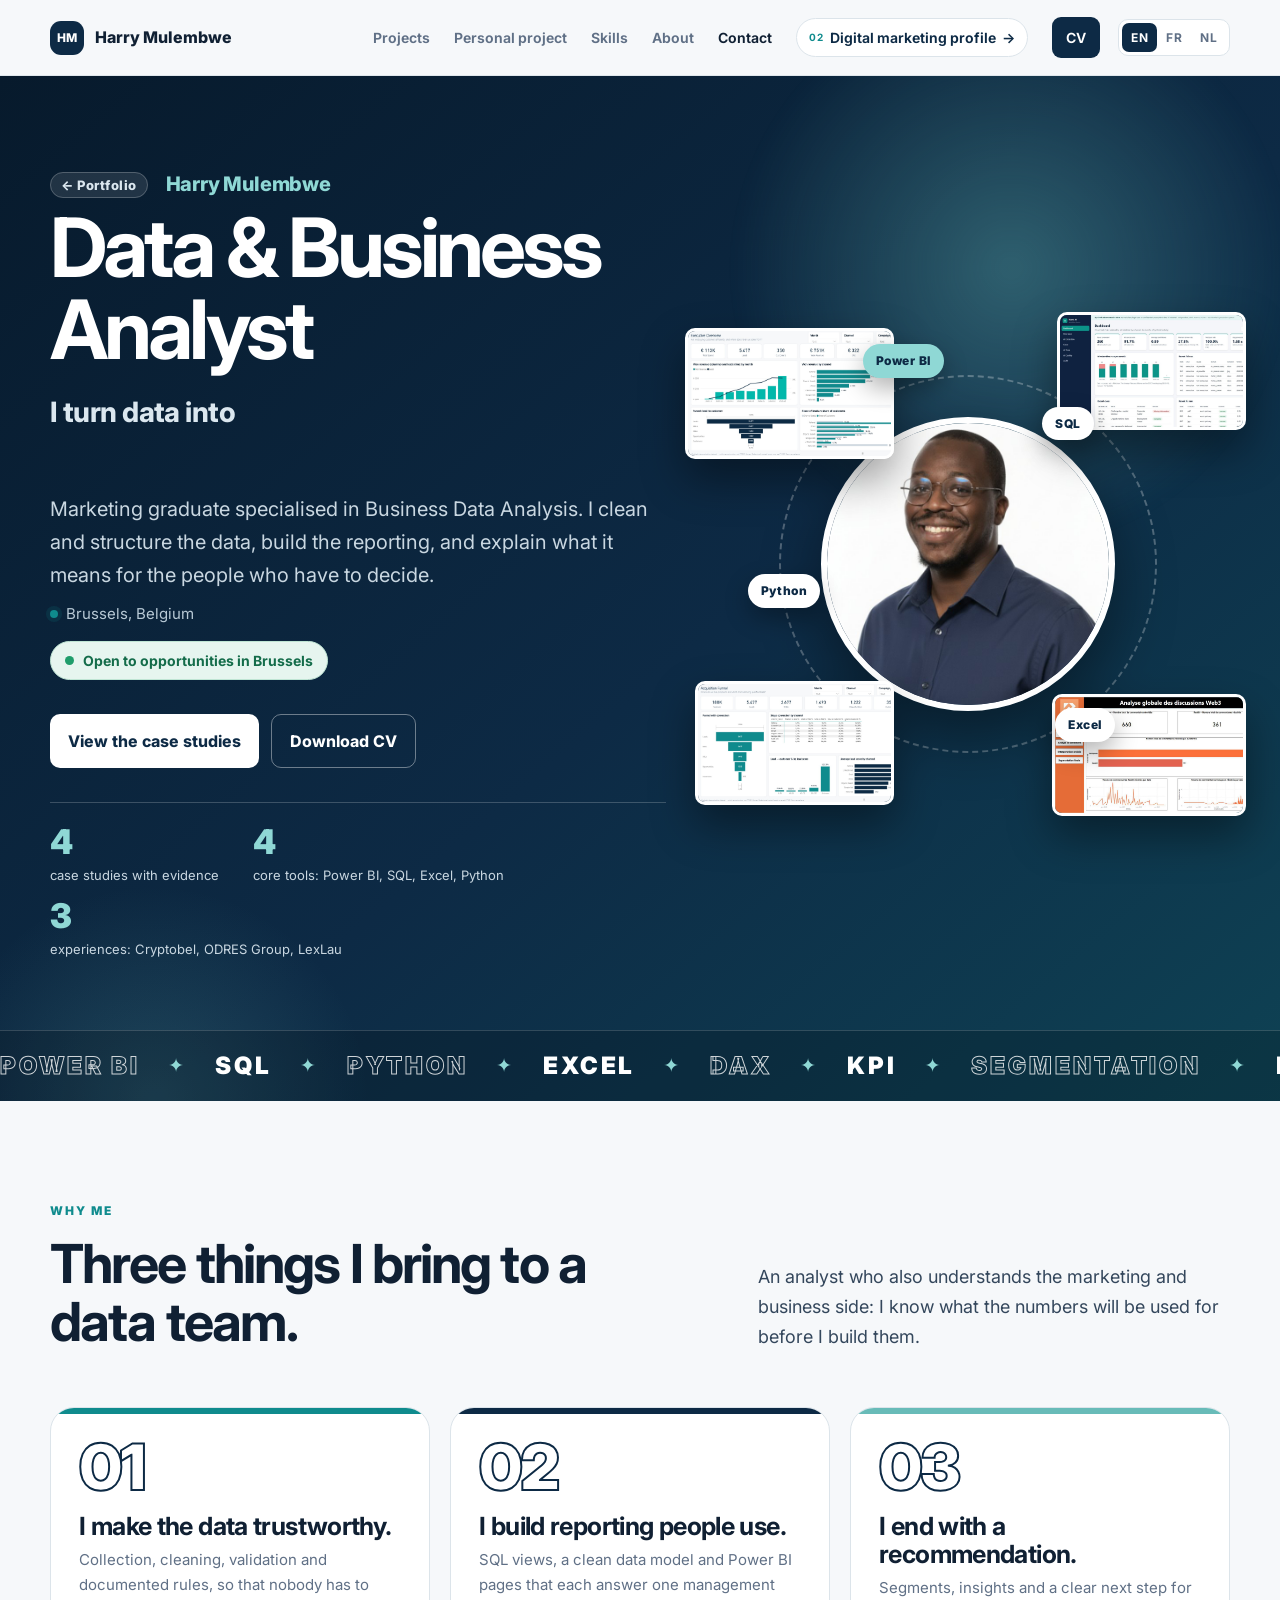
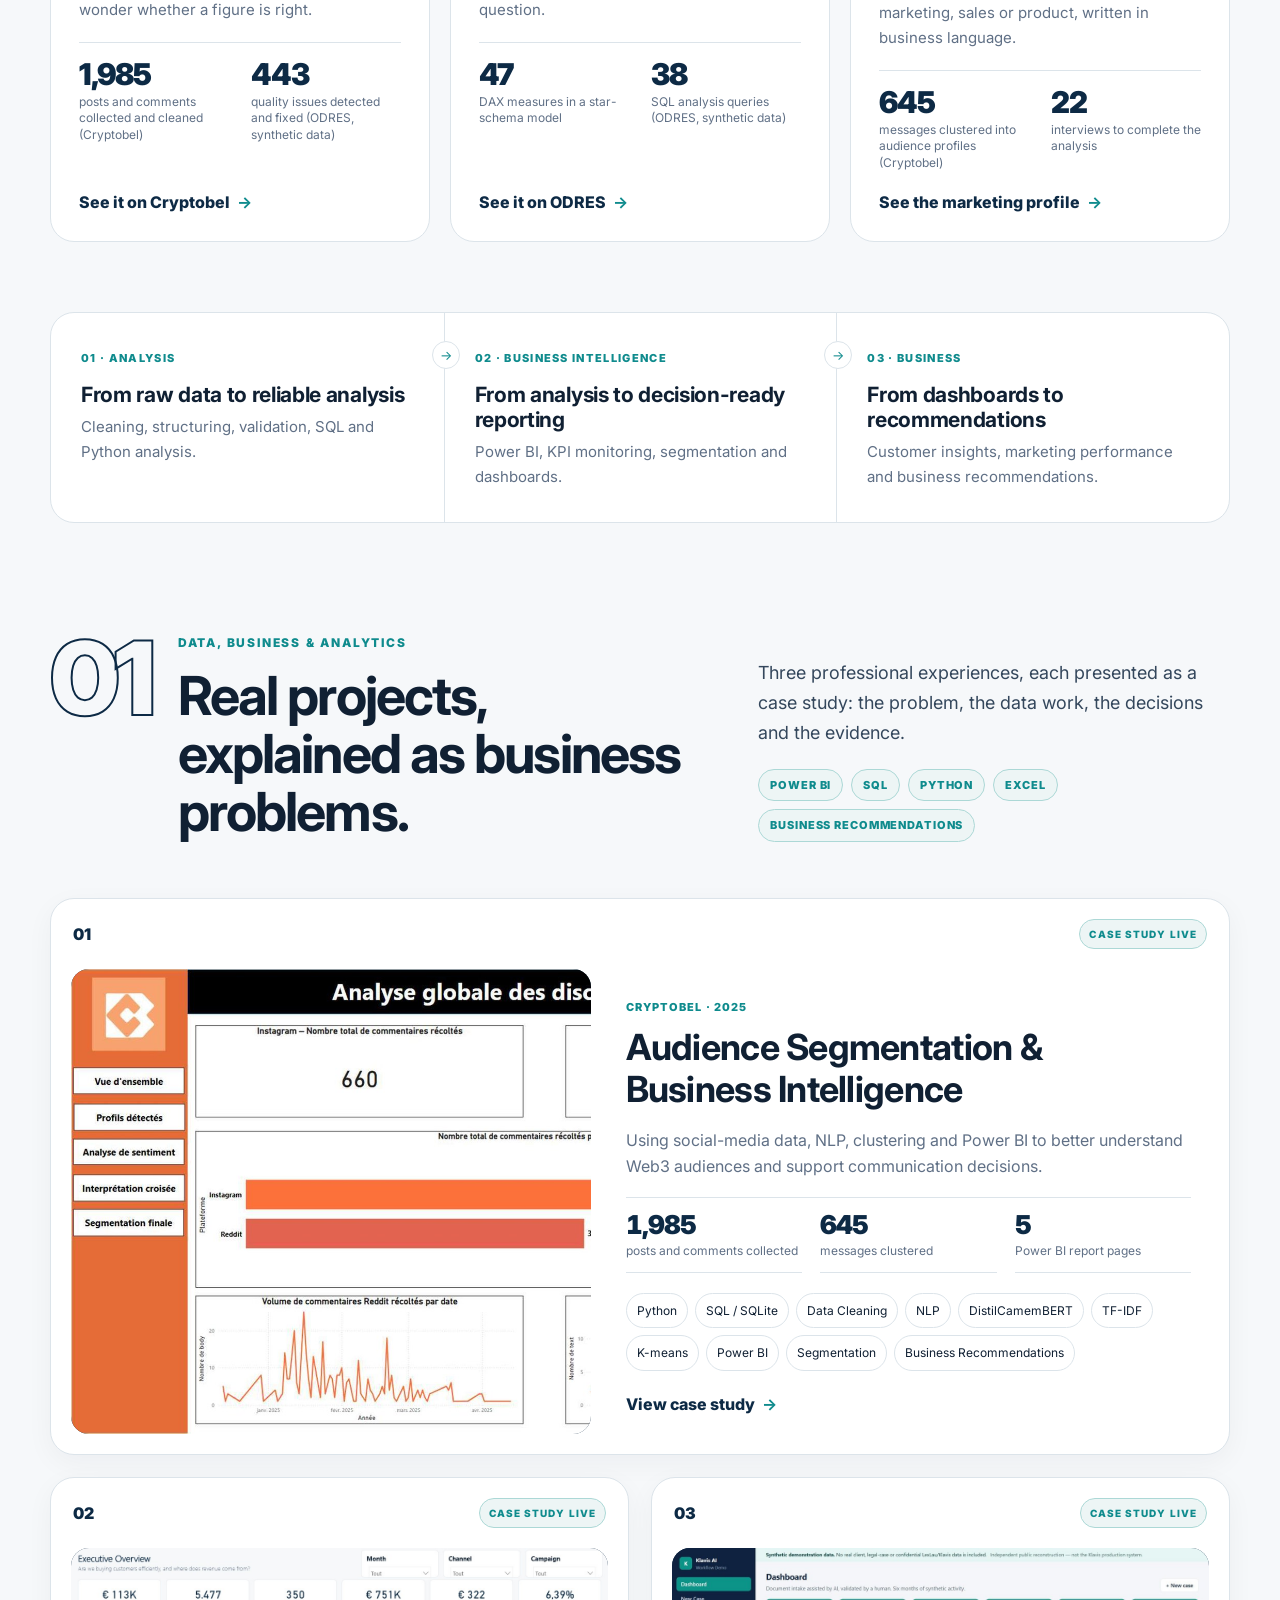
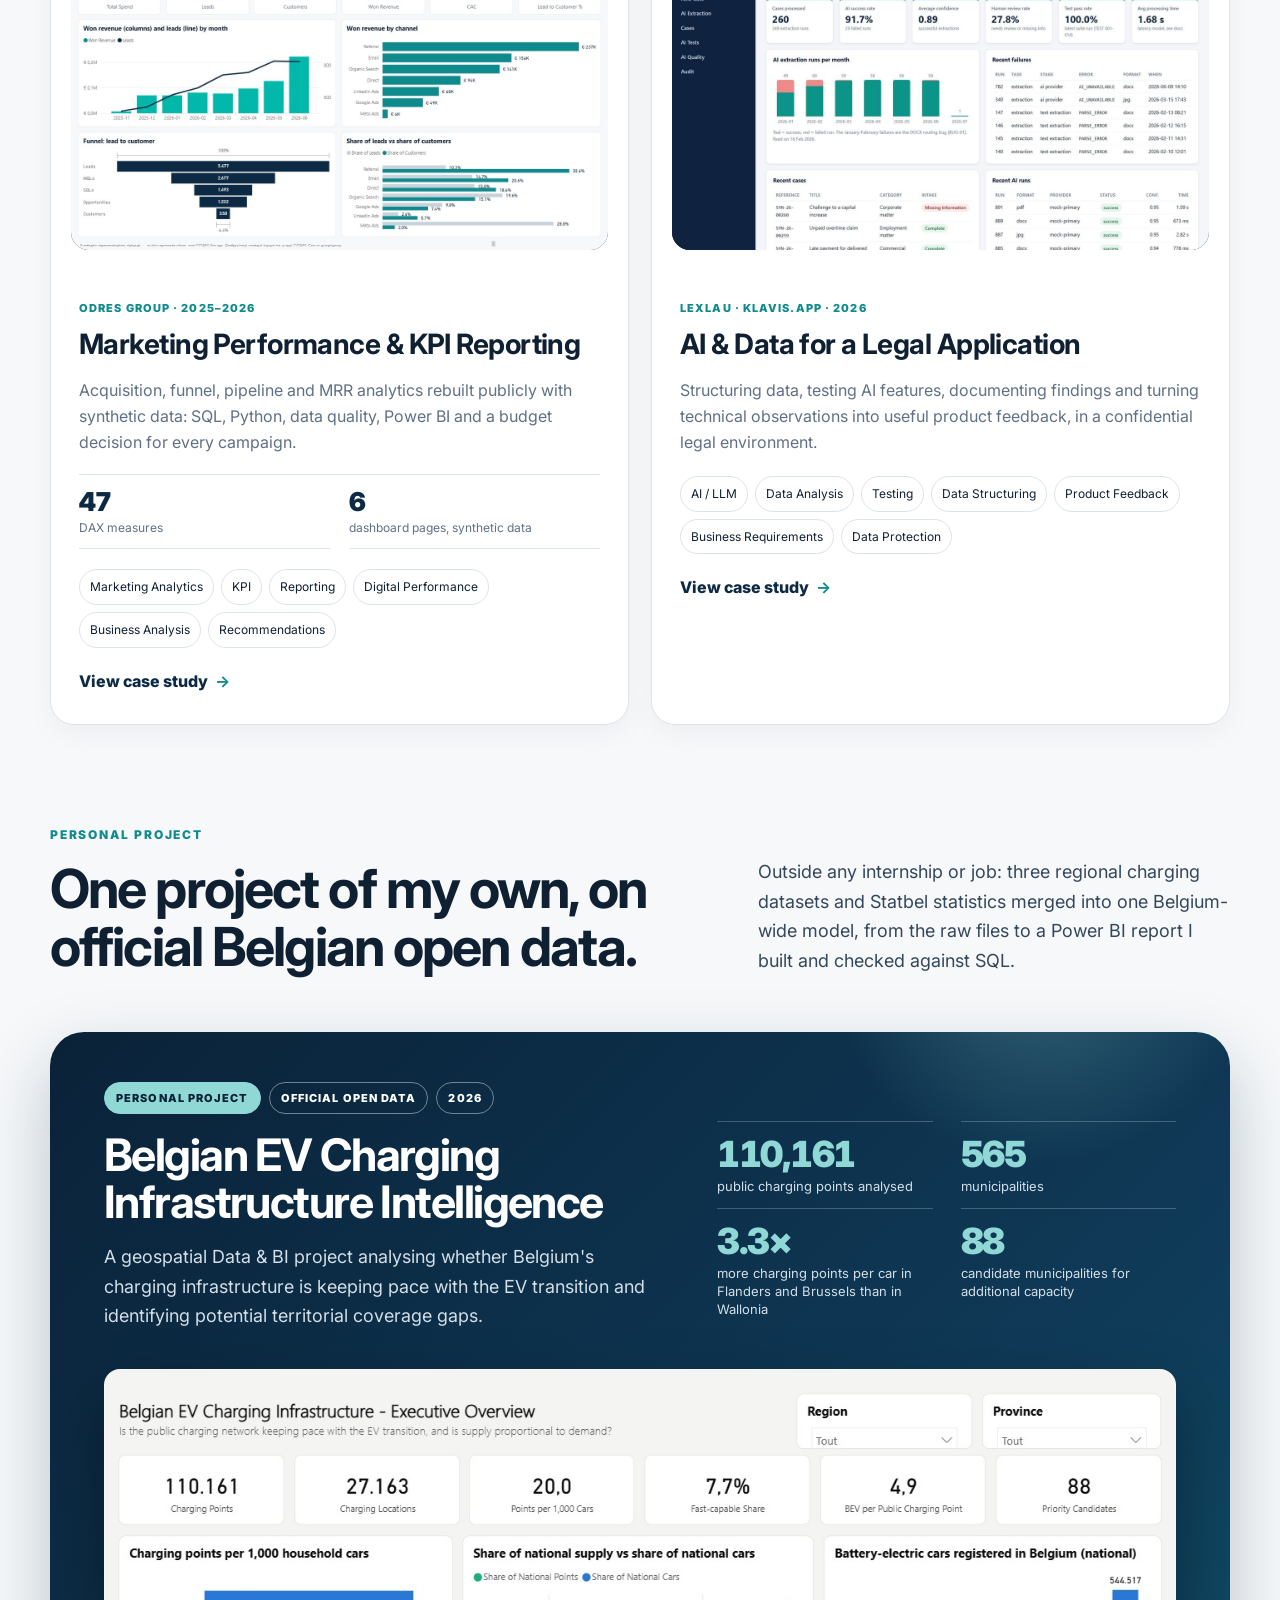
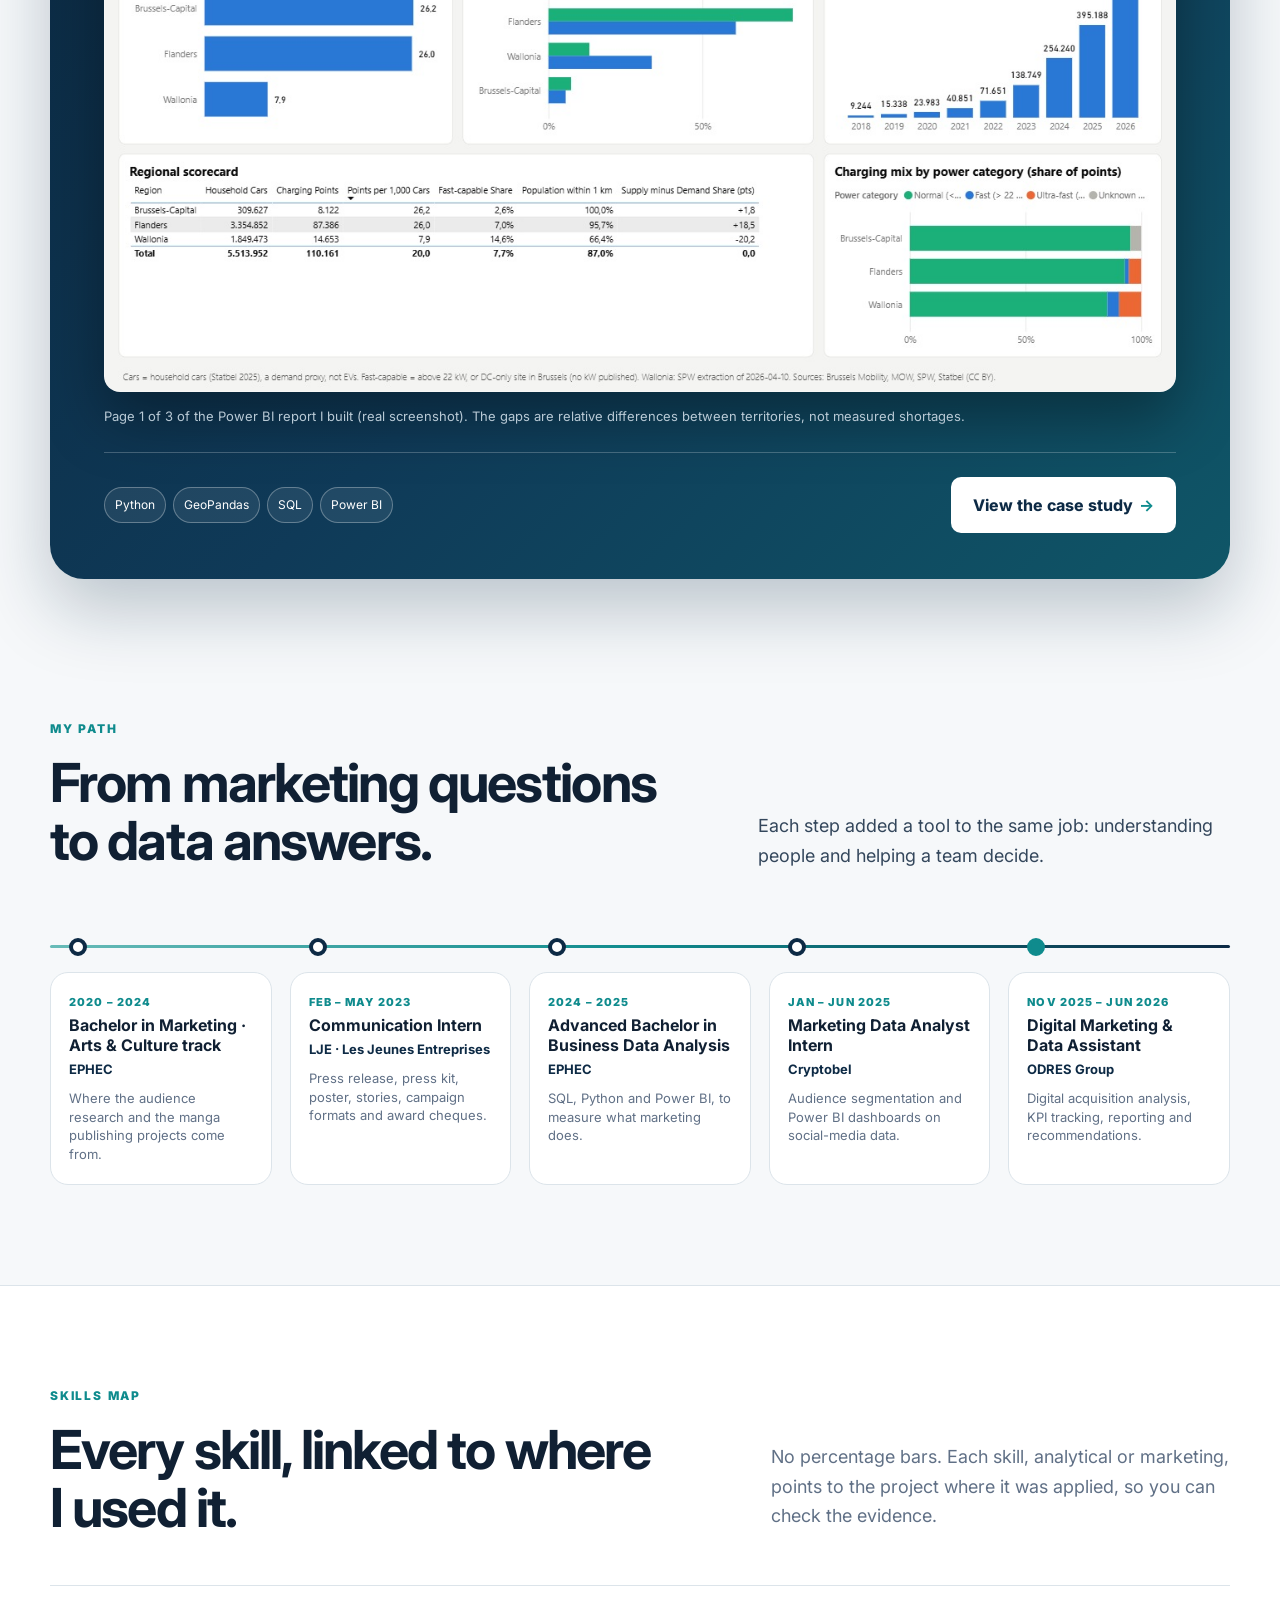
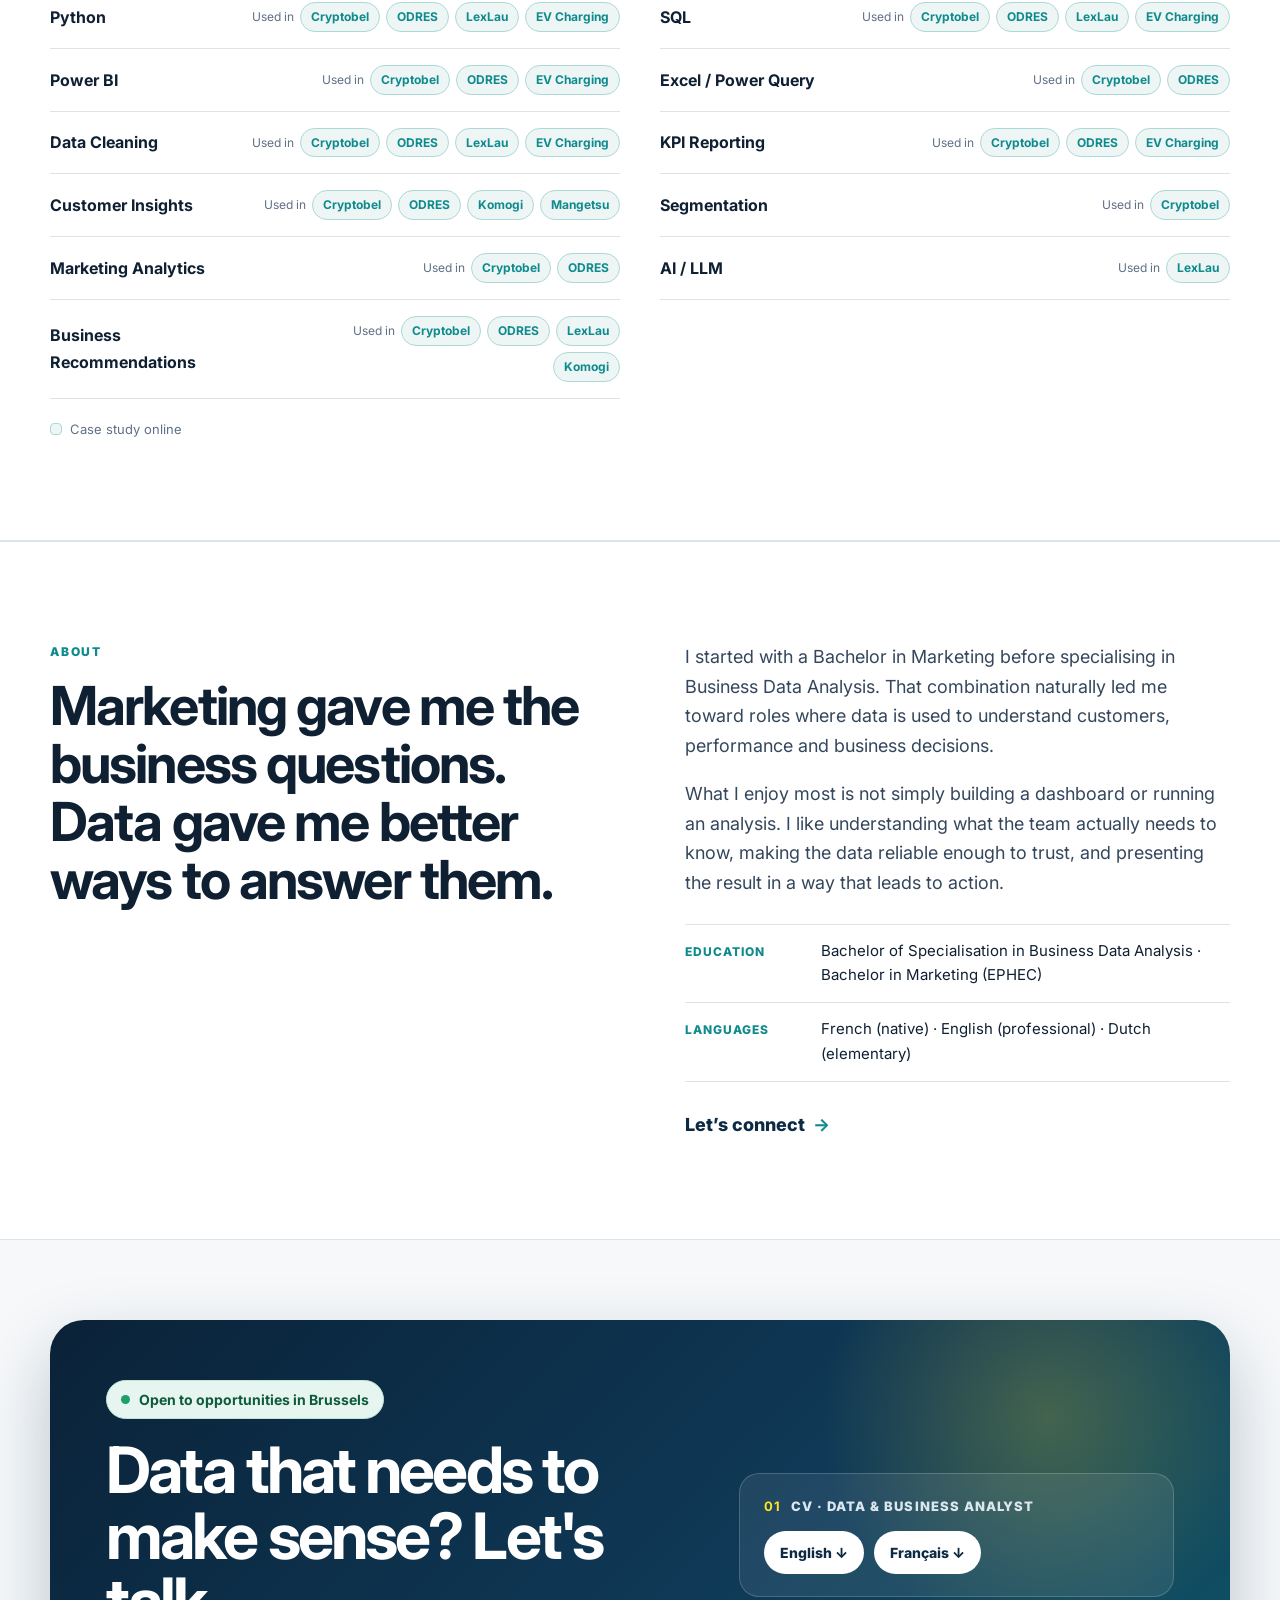
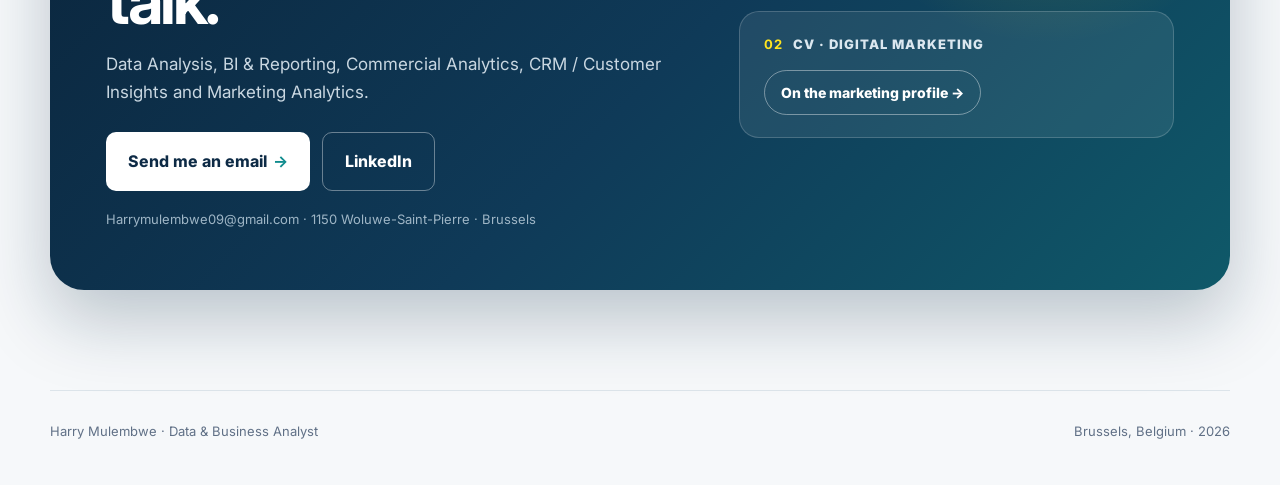
==== data/index.html @ dbb5905d "EV Charging case study: conclusions section and first-person Power BI wording Adds a section that ex" ====
<!doctype html>
<html lang="en">
<head>
  <meta charset="utf-8" />
  <meta name="viewport" content="width=device-width, initial-scale=1" />
  <title data-i18n="data.metaTitle">Data &amp; Business Analyst | Harry Mulembwe</title>
  <meta name="description" content="Data & Business Analyst in Brussels: Power BI, SQL, Excel and Python applied to customer, marketing and business questions. Three professional case studies and one personal open-data project, with evidence." data-i18n-attr="content:data.metaDesc" />
  <meta name="theme-color" content="#0d2a45" />
  <link rel="canonical" href="https://harry-mulembwe.vercel.app/data/" />
  <link rel="alternate" hreflang="en" href="https://harry-mulembwe.vercel.app/data/?lang=en" />
  <link rel="alternate" hreflang="fr" href="https://harry-mulembwe.vercel.app/data/?lang=fr" />
  <link rel="alternate" hreflang="nl" href="https://harry-mulembwe.vercel.app/data/?lang=nl" />
  <link rel="alternate" hreflang="x-default" href="https://harry-mulembwe.vercel.app/data/" />
  <meta property="og:type" content="website" />
  <meta property="og:site_name" content="Harry Mulembwe" />
  <meta property="og:url" content="https://harry-mulembwe.vercel.app/data/" />
  <meta property="og:title" content="Data &amp; Business Analyst | Harry Mulembwe" />
  <meta property="og:description" content="Data & Business Analyst in Brussels: Power BI, SQL, Excel and Python applied to customer, marketing and business questions. Three professional case studies and one personal open-data project, with evidence." />
  <meta property="og:image" content="https://harry-mulembwe.vercel.app/assets/og/og-home.jpg" />
  <meta property="og:image:width" content="1200" />
  <meta property="og:image:height" content="630" />
  <meta property="og:image:alt" content="Harry Mulembwe, Data &amp; Business Analyst" />
  <meta property="og:locale" content="en_GB" />
  <meta property="og:locale:alternate" content="fr_BE" />
  <meta property="og:locale:alternate" content="nl_BE" />
  <meta name="twitter:card" content="summary_large_image" />
  <meta name="twitter:title" content="Data &amp; Business Analyst | Harry Mulembwe" />
  <meta name="twitter:description" content="Data & Business Analyst in Brussels: Power BI, SQL, Excel and Python applied to customer, marketing and business questions. Three professional case studies and one personal open-data project, with evidence." />
  <meta name="twitter:image" content="https://harry-mulembwe.vercel.app/assets/og/og-home.jpg" />
  <script type="application/ld+json">{"@context": "https://schema.org", "@type": "Person", "name": "Harry Mulembwe", "jobTitle": "Data & Business Analyst", "url": "https://harry-mulembwe.vercel.app/data/", "image": "https://harry-mulembwe.vercel.app/assets/img/harry-mulembwe.jpg", "address": {"@type": "PostalAddress", "addressLocality": "Brussels", "addressCountry": "BE"}, "sameAs": ["https://linkedin.com/in/harry-mulembwe"], "alumniOf": {"@type": "CollegeOrUniversity", "name": "EPHEC"}, "knowsAbout": ["Power BI", "DAX", "SQL", "Excel", "Power Query", "Python", "Data analysis", "Business intelligence", "KPI reporting", "Customer segmentation"], "knowsLanguage": ["fr", "en", "nl"]}</script>
  <link rel="icon" href="../assets/favicon.svg" type="image/svg+xml" />
  <script>
    (function(){var r=document.documentElement,l;r.classList.add('js');
    try{l=new URLSearchParams(location.search).get('lang')||localStorage.getItem('lang')}catch(e){}
    if(!l){var n=(navigator.language||'').slice(0,2).toLowerCase();l=(n==='fr'||n==='nl')?n:'en'}
    if(['en','fr','nl'].indexOf(l)<0)l='en';r.setAttribute('data-lang',l);
    if(l!=='en'){r.classList.add('i18n-pending');setTimeout(function(){r.classList.remove('i18n-pending')},1500)}})();
  </script>
  <link rel="preconnect" href="https://fonts.googleapis.com" />
  <link rel="preconnect" href="https://fonts.gstatic.com" crossorigin />
  <link href="https://fonts.googleapis.com/css2?family=Inter:wght@400;500;600;700;800;900&display=swap" rel="stylesheet" />
  <link rel="stylesheet" href="../styles.css" />
  <link rel="stylesheet" href="../assets/common.css" />
</head>
<body class="mkp dp">
  <header class="site-header">
    <a class="brand" href="../" aria-label="Harry Mulembwe home">
      <span class="brand-mark">HM</span>
      <span class="brand-name">Harry Mulembwe</span>
    </a>

    <div class="topbar-right">
      <nav class="nav" aria-label="Main navigation">
        <a href="#projects" data-i18n="nav.proj">Projects</a>
        <a href="#personal" data-i18n="nav.personal">Personal project</a>
        <a href="#skills" data-i18n="nav.skills">Skills</a>
        <a href="#about" data-i18n="nav.about">About</a>
        <a href="#contact" data-i18n="nav.contact">Contact</a>
        <a class="nav-switch" href="../marketing/" data-path="mkt"><b>02</b> <span data-i18n="nav.tomkt">Digital marketing profile</span> →</a>
        <a class="nav-cta" href="../assets/cv/Harry_Mulembwe_CV_EN.pdf" data-i18n-attr="href:cv.href" target="_blank" rel="noopener">CV</a>
      </nav>
      <div class="lang-switch" role="group" aria-label="Language" data-i18n-attr="aria-label:ui.lang">
        <button type="button" data-lang-btn="en" lang="en" title="English" aria-pressed="true">EN</button>
        <button type="button" data-lang-btn="fr" lang="fr" title="Français" aria-pressed="false">FR</button>
        <button type="button" data-lang-btn="nl" lang="nl" title="Nederlands" aria-pressed="false">NL</button>
      </div>
    </div>
  </header>

  <main id="top">
    <!-- HERO -->
    <section class="mkp-hero dp-hero">
      <div class="shell mkp-hero-in">
        <div class="hero-text mkp-text">
          <p class="hero-name"><a class="crumb" href="../" data-i18n="hero.crumb">← Portfolio</a> Harry Mulembwe</p>
          <h1 data-i18n="hero.title">Data &amp; Business Analyst</h1>
          <p class="mkp-rot"><span data-i18n="dp.rot0">I turn data into</span> <span class="rot" aria-hidden="true"><b data-i18n="dp.r1" style="--n:0">clear reporting</b><b data-i18n="dp.r2" style="--n:1">actionable insights</b><b data-i18n="dp.r3" style="--n:2">practical recommendations</b></span><span class="sr-only" data-i18n="dp.rotAll">clear reporting, actionable insights and practical recommendations</span></p>
          <p class="hero-lead" data-i18n="dp.lead">Marketing graduate specialised in Business Data Analysis. I clean and structure the data, build the reporting, and explain what it means for the people who have to decide.</p>
          <p class="hero-loc"><span class="pin"></span><span data-i18n="hero.loc">Brussels, Belgium</span></p>
          <p class="hero-open"><span class="open-dot" aria-hidden="true"></span><span data-i18n="hero.open">Open to opportunities in Brussels</span></p>
          <div class="hero-actions">
            <a class="btn primary" href="#projects" data-i18n="hero.cta1d">View the case studies</a>
            <a class="btn secondary" href="../assets/cv/Harry_Mulembwe_CV_EN.pdf" data-i18n-attr="href:cv.href" target="_blank" rel="noopener" data-i18n="hero.cta2">Download CV</a>
          </div>
          <dl class="lp-facts">
            <div><dt data-count="4">4</dt><dd data-i18n="dp.f1">case studies with evidence</dd></div>
            <div><dt data-count="4">4</dt><dd data-i18n="dp.f2">core tools: Power BI, SQL, Excel, Python</dd></div>
            <div><dt data-count="3">3</dt><dd data-i18n="dp.f3">experiences: Cryptobel, ODRES Group, LexLau</dd></div>
          </dl>
        </div>
        <div class="mkp-orbit" aria-hidden="true">
          <span class="mkp-ring"></span>
          <img class="mkp-me" src="../assets/img/harry-mulembwe.jpg" alt="" width="640" height="640" />
          <img class="ob ob1 ob-wide" src="../projects/odres/proof/powerbi_01_executive_overview.jpg" alt="" loading="lazy" />
          <img class="ob ob2 ob-wide" src="../projects/lexlau/proof/thumb_dashboard.jpg" alt="" loading="lazy" />
          <img class="ob ob3 ob-wide" src="../projects/odres/proof/powerbi_02_acquisition_funnel.jpg" alt="" loading="lazy" />
          <img class="ob ob4 ob-wide" src="../projects/cryptobel/proof/01-social-media-overview.jpg" alt="" loading="lazy" />
          <span class="ob-chip c1">Power BI</span><span class="ob-chip c2">SQL</span><span class="ob-chip c3">Python</span><span class="ob-chip c4">Excel</span>
        </div>
      </div>
      <div class="mkp-band" aria-hidden="true">
        <div class="mkp-track"><span>POWER BI</span><i>✦</i><span>SQL</span><i>✦</i><span>PYTHON</span><i>✦</i><span>EXCEL</span><i>✦</i><span>DAX</span><i>✦</i><span>KPI</span><i>✦</i><span>SEGMENTATION</span><i>✦</i><span>REPORTING</span><i>✦</i></div>
        <div class="mkp-track"><span>POWER BI</span><i>✦</i><span>SQL</span><i>✦</i><span>PYTHON</span><i>✦</i><span>EXCEL</span><i>✦</i><span>DAX</span><i>✦</i><span>KPI</span><i>✦</i><span>SEGMENTATION</span><i>✦</i><span>REPORTING</span><i>✦</i></div>
      </div>
    </section>

    <!-- PITCH -->
    <section class="section shell mkp-pitch">
      <div class="fam-intro reveal">
        <div class="fam-head"><div>
          <div class="eyebrow" data-i18n="pt.eyebrow">Why me</div>
          <h2 data-i18n="dq.title">Three things I bring to a data team.</h2>
        </div></div>
        <div class="fam-copy"><p data-i18n="dq.p">An analyst who also understands the marketing and business side: I know what the numbers will be used for before I build them.</p></div>
      </div>
      <div class="pitch-grid">
        <article class="pitch p3 reveal" style="--i:0">
          <span class="pitch-no">01</span>
          <h3 data-i18n="dq.1t">I make the data trustworthy.</h3>
          <p data-i18n="dq.1p">Collection, cleaning, validation and documented rules, so that nobody has to wonder whether a figure is right.</p>
          <dl><div><dt data-count="1,985">1,985</dt><dd data-i18n="dq.1a">posts and comments collected and cleaned (Cryptobel)</dd></div><div><dt data-count="443">443</dt><dd data-i18n="dq.1b">quality issues detected and fixed (ODRES, synthetic data)</dd></div></dl>
          <a class="text-link" href="../projects/cryptobel/index.html" data-i18n="dq.1l">See it on Cryptobel <b>→</b></a>
        </article>
        <article class="pitch p4 reveal" style="--i:1">
          <span class="pitch-no">02</span>
          <h3 data-i18n="dq.2t">I build reporting people use.</h3>
          <p data-i18n="dq.2p">SQL views, a clean data model and Power BI pages that each answer one management question.</p>
          <dl><div><dt data-count="47">47</dt><dd data-i18n="dq.2a">DAX measures in a star-schema model</dd></div><div><dt data-count="38">38</dt><dd data-i18n="dq.2b">SQL analysis queries (ODRES, synthetic data)</dd></div></dl>
          <a class="text-link" href="../projects/odres/index.html" data-i18n="dq.2l">See it on ODRES <b>→</b></a>
        </article>
        <article class="pitch p1 reveal" style="--i:2">
          <span class="pitch-no">03</span>
          <h3 data-i18n="dq.3t">I end with a recommendation.</h3>
          <p data-i18n="dq.3p">Segments, insights and a clear next step for marketing, sales or product, written in business language.</p>
          <dl><div><dt data-count="645">645</dt><dd data-i18n="dq.3a">messages clustered into audience profiles (Cryptobel)</dd></div><div><dt data-count="22">22</dt><dd data-i18n="dq.3b">interviews to complete the analysis</dd></div></dl>
          <a class="text-link" href="../marketing/" data-path="mkt" data-i18n="dq.3l">See the marketing profile <b>→</b></a>
        </article>
      </div>
    </section>

    <!-- TEASER: workflow in three steps -->
    <section class="teaser shell reveal" aria-label="How I work">
      <article>
        <span class="t-step">01 · <span data-i18n="t1.l">Analysis</span></span>
        <h2 data-i18n="t1.t">From raw data to reliable analysis</h2>
        <p data-i18n="t1.p">Cleaning, structuring, validation, SQL and Python analysis.</p>
      </article>
      <article>
        <span class="t-step">02 · Business Intelligence</span>
        <h2 data-i18n="t2.t">From analysis to decision-ready reporting</h2>
        <p data-i18n="t2.p">Power BI, KPI monitoring, segmentation and dashboards.</p>
      </article>
      <article>
        <span class="t-step">03 · Business</span>
        <h2 data-i18n="t3.t">From dashboards to recommendations</h2>
        <p data-i18n="t3.p">Customer insights, marketing performance and business recommendations.</p>
      </article>
    </section>

    <!-- PROJECTS -->
    <section id="projects" class="section shell fam-section">
      <div class="fam-intro reveal">
        <div class="fam-head">
          <span class="fam-no" aria-hidden="true">01</span>
          <div>
            <div class="eyebrow" data-i18n="pr.eyebrow">Data, Business &amp; Analytics</div>
            <h2 data-i18n="pr.title">Real projects, explained as business problems.</h2>
          </div>
        </div>
        <div class="fam-copy">
          <p data-i18n="pr.p">Three professional experiences, each presented as a case study: the problem, the data work, the decisions and the evidence.</p>
          <ul class="mk-bridge" aria-label="Tools" data-i18n-attr="aria-label:pr.toolsL">
            <li>Power BI</li><li>SQL</li><li>Python</li><li>Excel</li><li data-i18n="pr.b5">Business recommendations</li>
          </ul>
        </div>
      </div>

      <div class="projects-grid">
        <article class="project-card featured reveal" style="--i:0">
          <div class="project-top">
            <span class="project-number">01</span>
            <span class="project-status live" data-i18n="st.live">Case study live</span>
          </div>
          <a class="project-visual thumb" href="../projects/cryptobel/index.html" aria-label="Cryptobel case study">
            <img src="../projects/cryptobel/proof/01-social-media-overview.jpg" alt="Power BI dashboard from the Cryptobel project" onerror="this.parentNode.classList.add('no-img');this.remove()" />
            <div class="crypto-visual deco" aria-hidden="true">
              <div class="visual-window">
                <div class="visual-topline"></div>
                <div class="visual-grid"><span></span><span></span><span></span><span></span></div>
                <div class="visual-bars"><i style="--h:72%"></i><i style="--h:48%"></i><i style="--h:88%"></i><i style="--h:61%"></i><i style="--h:36%"></i></div>
              </div>
            </div>
          </a>
          <div class="project-body">
            <p class="project-kicker">Cryptobel · 2025</p>
            <h3 data-i18n="p1.title">Audience Segmentation &amp; Business Intelligence</h3>
            <p data-i18n="p1.desc">Using social-media data, NLP, clustering and Power BI to better understand Web3 audiences and support communication decisions.</p>
            <dl class="mk-figures">
              <div><dt data-count="1,985">1,985</dt><dd data-i18n="dc.1a">posts and comments collected</dd></div>
              <div><dt data-count="645">645</dt><dd data-i18n="dc.1b">messages clustered</dd></div>
              <div><dt data-count="5">5</dt><dd data-i18n="dc.1c">Power BI report pages</dd></div>
            </dl>
            <div class="tags">
              <span>Python</span><span>SQL / SQLite</span><span data-i18n="tag.clean">Data Cleaning</span><span>NLP</span><span>DistilCamemBERT</span><span>TF-IDF</span><span>K-means</span><span>Power BI</span><span data-i18n="tag.seg">Segmentation</span><span data-i18n="tag.recs">Business Recommendations</span>
            </div>
            <a class="text-link" href="../projects/cryptobel/index.html" data-i18n="p1.link">View case study <b>→</b></a>
          </div>
        </article>

        <article class="project-card reveal" style="--i:1">
          <div class="project-top">
            <span class="project-number">02</span>
            <span class="project-status live" data-i18n="st.live">Case study live</span>
          </div>
          <a class="project-visual thumb" href="../projects/odres/index.html" aria-label="ODRES case study">
            <img src="../projects/odres/proof/powerbi_01_executive_overview.jpg" alt="Power BI report from the ODRES case study (synthetic data)" onerror="this.parentNode.classList.add('no-img');this.remove()" />
            <div class="odres-visual deco" aria-hidden="true">
              <div class="metric-card"><b>KPI</b><span>↑</span></div>
              <div class="metric-card"><b data-i18n="tag.rep">Reporting</b><span>↗</span></div>
              <div class="metric-card"><b data-i18n="mc.ins">Insights</b><span>●</span></div>
            </div>
          </a>
          <div class="project-body">
            <p class="project-kicker">ODRES Group · 2025–2026</p>
            <h3 data-i18n="p3.title">Marketing Performance &amp; KPI Reporting</h3>
            <p data-i18n="p3.desc">Acquisition, funnel, pipeline and MRR analytics rebuilt publicly with synthetic data: SQL, Python, data quality, Power BI and a budget decision for every campaign.</p>
            <dl class="mk-figures">
              <div><dt data-count="47">47</dt><dd data-i18n="dc.2a">DAX measures</dd></div>
              <div><dt data-count="6">6</dt><dd data-i18n="dc.2b">dashboard pages, synthetic data</dd></div>
            </dl>
            <div class="tags">
              <span data-i18n="tag.ma">Marketing Analytics</span><span>KPI</span><span data-i18n="tag.rep">Reporting</span><span data-i18n="tag.dig">Digital Performance</span><span data-i18n="tag.ba">Business Analysis</span><span data-i18n="tag.rec">Recommendations</span>
            </div>
            <a class="text-link" href="../projects/odres/index.html" data-i18n="p3.link">View case study <b>→</b></a>
          </div>
        </article>

        <article class="project-card reveal" style="--i:2">
          <div class="project-top">
            <span class="project-number">03</span>
            <span class="project-status live" data-i18n="st.live">Case study live</span>
          </div>
          <a class="project-visual thumb" href="../projects/lexlau/index.html" aria-label="LexLau / Klavis case study">
            <img src="../projects/lexlau/proof/thumb_dashboard.jpg" alt="AI workflow demo dashboard from the LexLau case study (synthetic data)" onerror="this.parentNode.classList.add('no-img');this.remove()" />
            <div class="lex-visual deco" aria-hidden="true">
              <div class="ai-ring"></div>
              <div class="ai-lines"><span></span><span></span><span></span></div>
            </div>
          </a>
          <div class="project-body">
            <p class="project-kicker">LexLau · Klavis.app · 2026</p>
            <h3 data-i18n="p2.title">AI &amp; Data for a Legal Application</h3>
            <p data-i18n="p2.desc">Structuring data, testing AI features, documenting findings and turning technical observations into useful product feedback, in a confidential legal environment.</p>
            <div class="tags">
              <span data-i18n="tag.ai">AI / LLM</span><span data-i18n="tag.da">Data Analysis</span><span data-i18n="tag.test">Testing</span><span data-i18n="tag.struct">Data Structuring</span><span data-i18n="tag.pf">Product Feedback</span><span data-i18n="tag.req">Business Requirements</span><span data-i18n="tag.dp">Data Protection</span>
            </div>
            <a class="text-link" href="../projects/lexlau/index.html" data-i18n="p2.link">View case study <b>→</b></a>
          </div>
        </article>
      </div>
    </section>

    <!-- PERSONAL PROJECT -->
    <section id="personal" class="section shell pp-section">
      <div class="fam-intro reveal">
        <div class="fam-head"><div>
          <div class="eyebrow" data-i18n="pp.eyebrow">Personal project</div>
          <h2 data-i18n="pp.title">One project of my own, on official Belgian open data.</h2>
        </div></div>
        <div class="fam-copy"><p data-i18n="pp.p">Outside any internship or job: three regional charging datasets and Statbel statistics merged into one Belgium-wide model, from the raw files to a Power BI report I built and checked against SQL.</p></div>
      </div>
      <article class="pp-card reveal">
        <div class="pp-head">
          <div class="pp-text">
            <p class="pp-kicker"><span data-i18n="pp.k1">Personal project</span><span data-i18n="pp.k2">Official open data</span><span>2026</span></p>
            <h3>Belgian EV Charging Infrastructure Intelligence</h3>
            <p class="pp-desc" data-i18n="pp.desc">A geospatial Data &amp; BI project analysing whether Belgium's charging infrastructure is keeping pace with the EV transition and identifying potential territorial coverage gaps.</p>
          </div>
          <dl class="pp-figures">
            <div><dt data-count="110,161">110,161</dt><dd data-i18n="pp.f1">public charging points analysed</dd></div>
            <div><dt data-count="565">565</dt><dd data-i18n="pp.f2">municipalities</dd></div>
            <div><dt data-i18n="pp.num3">3.3×</dt><dd data-i18n="pp.f3">more charging points per car in Flanders and Brussels than in Wallonia</dd></div>
            <div><dt data-count="88">88</dt><dd data-i18n="pp.f4">candidate municipalities for additional capacity</dd></div>
          </dl>
        </div>
        <a class="pp-shot" href="../projects/ev-charging/index.html" aria-label="Belgian EV Charging case study">
          <img src="../projects/ev-charging/proof/powerbi_01_executive_overview.jpg" alt="Power BI report of the EV Charging project, executive overview page (real screenshot)" data-i18n-attr="alt:pp.alt" loading="lazy" width="1288" height="748" />
        </a>
        <p class="pp-cap" data-i18n="pp.cap">Page 1 of 3 of the Power BI report I built (real screenshot). The gaps are relative differences between territories, not measured shortages.</p>
        <div class="pp-foot">
          <div class="tags"><span>Python</span><span>GeoPandas</span><span>SQL</span><span>Power BI</span></div>
          <a class="btn light-btn" href="../projects/ev-charging/index.html"><span data-i18n="pp.cta">View the case study</span> <b>→</b></a>
        </div>
      </article>
    </section>

    <!-- PATH -->
    <section id="path" class="section shell mkp-path">
      <div class="fam-intro reveal">
        <div class="fam-head"><div>
          <div class="eyebrow" data-i18n="tl.eyebrow">My path</div>
          <h2 data-i18n="tl.titled">From marketing questions to data answers.</h2>
        </div></div>
        <div class="fam-copy"><p data-i18n="tl.p">Each step added a tool to the same job: understanding people and helping a team decide.</p></div>
      </div>
      <ol class="tline">
        <li class="reveal" style="--i:0"><span class="tl-date">2020 – 2024</span><b data-i18n="tl.1t">Bachelor in Marketing · Arts &amp; Culture track</b><em>EPHEC</em><p data-i18n="tl.1p">Where the audience research and the manga publishing projects come from.</p></li>
        <li class="reveal" style="--i:1"><span class="tl-date" data-i18n="tl.2d">Feb – May 2023</span><b data-i18n="tl.2t">Communication Intern</b><em>LJE · Les Jeunes Entreprises</em><p data-i18n="tl.2p">Press release, press kit, poster, stories, campaign formats and award cheques.</p></li>
        <li class="reveal" style="--i:2"><span class="tl-date">2024 – 2025</span><b data-i18n="tl.3t">Advanced Bachelor in Business Data Analysis</b><em>EPHEC</em><p data-i18n="tl.3p">SQL, Python and Power BI, to measure what marketing does.</p></li>
        <li class="reveal" style="--i:3"><span class="tl-date" data-i18n="tl.4d">Jan – Jun 2025</span><b data-i18n="tl.4t">Marketing Data Analyst Intern</b><em>Cryptobel</em><p data-i18n="tl.4p">Audience segmentation and Power BI dashboards on social-media data.</p></li>
        <li class="reveal now" style="--i:4"><span class="tl-date" data-i18n="tl.5d">Nov 2025 – Jun 2026</span><b data-i18n="tl.5t">Digital Marketing &amp; Data Assistant</b><em>ODRES Group</em><p data-i18n="tl.5p">Digital acquisition analysis, KPI tracking, reporting and recommendations.</p></li>
      </ol>
    </section>

    <!-- SKILLS MAP -->
    <section id="skills" class="section skills-wrap">
      <div class="shell">
        <div class="section-heading">
          <div>
            <div class="eyebrow" data-i18n="sk.eyebrow">Skills map</div>
            <h2 data-i18n="sk.title">Every skill, linked to where I used it.</h2>
          </div>
          <p data-i18n="sk.p">No percentage bars. Each skill, analytical or marketing, points to the project where it was applied, so you can check the evidence.</p>
        </div>

        <ul class="skill-map reveal">
          <li><b>Python</b><span class="used"><span data-i18n="sk.used">Used in</span> <a href="../projects/cryptobel/index.html#pipeline">Cryptobel</a><a href="../projects/odres/index.html#quality">ODRES</a><a href="../projects/lexlau/index.html#stack">LexLau</a><a href="../projects/ev-charging/index.html#stack">EV Charging</a></span></li>
          <li><b>SQL</b><span class="used"><span data-i18n="sk.used">Used in</span> <a href="../projects/cryptobel/index.html#collection">Cryptobel</a><a href="../projects/odres/index.html#sql">ODRES</a><a href="../projects/lexlau/index.html#ev7">LexLau</a><a href="../projects/ev-charging/index.html#analysis">EV Charging</a></span></li>
          <li><b>Power BI</b><span class="used"><span data-i18n="sk.used">Used in</span> <a href="../projects/cryptobel/index.html#proof">Cryptobel</a><a href="../projects/odres/index.html#dashboard">ODRES</a><a href="../projects/ev-charging/index.html#dashboard">EV Charging</a></span></li>
          <li><b>Excel / Power Query</b><span class="used"><span data-i18n="sk.used">Used in</span> <a href="../projects/cryptobel/index.html">Cryptobel</a><a href="../projects/odres/index.html#role">ODRES</a></span></li>
          <li><b data-i18n="sk.clean">Data Cleaning</b><span class="used"><span data-i18n="sk.used">Used in</span> <a href="../projects/cryptobel/index.html#preparation">Cryptobel</a><a href="../projects/odres/index.html#quality">ODRES</a><a href="../projects/lexlau/index.html#quality">LexLau</a><a href="../projects/ev-charging/index.html#difficulties">EV Charging</a></span></li>
          <li><b data-i18n="sk.kpi">KPI Reporting</b><span class="used"><span data-i18n="sk.used">Used in</span> <a href="../projects/cryptobel/index.html#proof">Cryptobel</a><a href="../projects/odres/index.html#kpi">ODRES</a><a href="../projects/ev-charging/index.html#analysis">EV Charging</a></span></li>
          <li><b data-i18n="sk.ci">Customer Insights</b><span class="used"><span data-i18n="sk.used">Used in</span> <a href="../projects/cryptobel/index.html#insights">Cryptobel</a><a href="../projects/odres/index.html#insights">ODRES</a><a href="../projects/komogi/index.html#insights">Komogi</a><a href="../projects/mangetsu/index.html#insights">Mangetsu</a></span></li>
          <li><b data-i18n="sk.seg">Segmentation</b><span class="used"><span data-i18n="sk.used">Used in</span> <a href="../projects/cryptobel/index.html#segmentation">Cryptobel</a></span></li>
          <li><b data-i18n="sk.ma">Marketing Analytics</b><span class="used"><span data-i18n="sk.used">Used in</span> <a href="../projects/cryptobel/index.html#platforms">Cryptobel</a><a href="../projects/odres/index.html#recommendations">ODRES</a></span></li>
          <li><b data-i18n="sk.ai">AI / LLM</b><span class="used"><span data-i18n="sk.used">Used in</span> <a href="../projects/lexlau/index.html#workflow">LexLau</a></span></li>
          <li><b data-i18n="sk.recs">Business Recommendations</b><span class="used"><span data-i18n="sk.used">Used in</span> <a href="../projects/cryptobel/index.html#recommendations">Cryptobel</a><a href="../projects/odres/index.html#recommendations">ODRES</a><a href="../projects/lexlau/index.html#bugs">LexLau</a><a href="../projects/komogi/index.html#strategy">Komogi</a></span></li>
        </ul>
        <p class="map-note"><span class="legend-live"></span><span data-i18n="sk.l1">Case study online</span></p>
      </div>
    </section>

    <!-- ABOUT -->
    <section id="about" class="section about-wrap">
      <div class="shell about-grid reveal">
        <div>
          <div class="eyebrow" data-i18n="ab.eyebrow">About</div>
          <h2 data-i18n="ab.title">Marketing gave me the business questions. Data gave me better ways to answer them.</h2>
        </div>
        <div class="about-copy">
          <p data-i18n="ab.p1">I started with a Bachelor in Marketing before specialising in Business Data Analysis. That combination naturally led me toward roles where data is used to understand customers, performance and business decisions.</p>
          <p data-i18n="ab.p2">What I enjoy most is not simply building a dashboard or running an analysis. I like understanding what the team actually needs to know, making the data reliable enough to trust, and presenting the result in a way that leads to action.</p>
          <dl class="about-facts">
            <div><dt data-i18n="ab.eduL">Education</dt><dd data-i18n="ab.edu">Bachelor of Specialisation in Business Data Analysis · Bachelor in Marketing (EPHEC)</dd></div>
            <div><dt data-i18n="ab.langL">Languages</dt><dd data-i18n="ab.lang">French (native) · English (professional) · Dutch (elementary)</dd></div>
          </dl>
          <a class="text-link" href="#contact" data-i18n="ab.link">Let’s connect <b>→</b></a>
        </div>
      </div>
    </section>

    <!-- CONTACT + CV -->
    <section id="contact" class="section shell lp-contact">
      <div class="lp-cta reveal">
        <div class="lp-cta-text">
          <p class="hero-open"><span class="open-dot" aria-hidden="true"></span><span data-i18n="hero.open">Open to opportunities in Brussels</span></p>
          <h2 data-i18n="dx.title">Data that needs to make sense? Let's talk.</h2>
          <p data-i18n="ct.p">Data Analysis, BI &amp; Reporting, Commercial Analytics, CRM / Customer Insights and Marketing Analytics.</p>
          <div class="lp-cta-actions">
            <a class="btn light-btn" href="mailto:Harrymulembwe09@gmail.com"><span data-i18n="lc.mail">Send me an email</span> <b>→</b></a>
            <a class="btn outline-light" href="https://linkedin.com/in/harry-mulembwe" target="_blank" rel="noopener">LinkedIn</a>
          </div>
          <p class="lp-mail">Harrymulembwe09@gmail.com · <span data-i18n="ct.loc">1150 Woluwe-Saint-Pierre · Brussels</span></p>
        </div>
        <div class="lp-cv" id="cv">
          <div class="lp-cv-card">
            <span><b>01</b> <span data-i18n="lp.cvData">CV · Data &amp; Business Analyst</span></span>
            <div><a href="../assets/cv/Harry_Mulembwe_CV_EN.pdf" target="_blank" rel="noopener" lang="en">English ↓</a><a href="../assets/cv/Harry_Mulembwe_CV_FR.pdf" target="_blank" rel="noopener" lang="fr">Français ↓</a></div>
          </div>
          <div class="lp-cv-card alt">
            <span><b>02</b> <span data-i18n="lp.cvMkt">CV · Digital Marketing</span></span>
            <div><a href="../marketing/#cv" data-i18n="dx.alt">On the marketing profile →</a></div>
          </div>
        </div>
      </div>
    </section>

  </main>

  <nav class="fam-switch" aria-label="Profiles" data-i18n-attr="aria-label:fs.label">
    <a href="#projects" class="active" data-path="data"><b>01</b><span data-i18n="fs.data">Data</span></a>
    <a href="../marketing/" data-path="mkt"><b>02</b><span data-i18n="fs.mkt">Marketing</span></a>
  </nav>
  <div class="path-overlay" aria-hidden="true"><span class="po-no"></span><span class="po-label"></span></div>

  <footer class="footer shell">
    <span data-i18n="ft.1">Harry Mulembwe · Data &amp; Business Analyst</span>
    <span data-i18n="ft.2">Brussels, Belgium · 2026</span>
  </footer>

  <script src="../assets/i18n/home.js"></script>
  <script src="../assets/i18n.js"></script>
  <script src="../assets/site.js"></script>
</body>
</html>
---- styles.css ----
:root{
  --bg:#f6f8fa;
  --paper:#ffffff;
  --ink:#102033;
  --muted:#607086;
  --navy:#0d2a45;
  --navy2:#153d5e;
  --teal:#0f8b8d;
  --teal2:#68bbb8;
  --soft:#edf5f5;
  --line:#dce4ea;
  --shadow:0 18px 55px rgba(16,32,51,.09);
}
*{box-sizing:border-box}
html{scroll-behavior:smooth}
body{
  margin:0;
  background:var(--bg);
  color:var(--ink);
  font:16px/1.65 Inter,ui-sans-serif,system-ui,-apple-system,BlinkMacSystemFont,"Segoe UI",sans-serif;
}
a{color:inherit}
.shell{width:min(1180px,calc(100% - 48px));margin-inline:auto}
.site-header{
  position:sticky;top:0;z-index:50;
  min-height:76px;
  display:flex;align-items:center;justify-content:space-between;
  padding:0 max(24px,calc((100vw - 1180px)/2));
  background:rgba(246,248,250,.92);
  backdrop-filter:blur(15px);
  border-bottom:1px solid rgba(220,228,234,.85);
}
.brand{display:flex;gap:11px;align-items:center;text-decoration:none;font-weight:800}
.brand-mark{
  width:34px;height:34px;border-radius:11px;display:grid;place-items:center;
  background:var(--navy);color:#fff;font-size:12px;letter-spacing:.04em
}
.nav{display:flex;align-items:center;gap:24px}
.nav a{text-decoration:none;color:var(--muted);font-size:14px;font-weight:650}
.nav a:hover{color:var(--ink)}
.nav .nav-cta{padding:9px 14px;background:var(--navy);color:#fff;border-radius:9px}
.section{padding:100px 0}
.eyebrow{font-size:12px;font-weight:850;letter-spacing:.15em;color:var(--teal);margin-bottom:15px}
.hero{padding-top:115px;padding-bottom:95px;display:grid;grid-template-columns:1.6fr .7fr;gap:75px;align-items:center}
.hero h1{font-size:clamp(48px,6.6vw,88px);line-height:1.01;letter-spacing:-.05em;margin:0;max-width:930px}
.hero h1 span{color:var(--navy)}
.hero-lead{font-size:20px;color:var(--muted);max-width:780px;margin:28px 0 0}
.hero-actions{display:flex;gap:12px;flex-wrap:wrap;margin-top:34px}
.btn{display:inline-flex;align-items:center;justify-content:center;text-decoration:none;padding:13px 18px;border-radius:10px;font-weight:760}
.btn.primary{background:var(--navy);color:#fff}
.btn.secondary{background:var(--paper);border:1px solid var(--line);color:var(--navy)}
.hero-meta{display:flex;gap:20px;flex-wrap:wrap;margin-top:30px;color:var(--muted);font-size:13px}
.hero-meta span{display:flex;gap:8px;align-items:center}
.hero-meta i{width:7px;height:7px;border-radius:50%;background:var(--teal)}
.hero-card{
  background:var(--paper);border:1px solid var(--line);border-radius:28px;padding:28px;
  box-shadow:var(--shadow);min-height:380px;display:flex;flex-direction:column;justify-content:space-between
}
.profile-monogram{
  width:110px;height:110px;border-radius:28px;display:grid;place-items:center;
  background:linear-gradient(145deg,var(--navy),var(--teal));color:#fff;font-size:30px;font-weight:900
}
.card-label{font-size:11px;font-weight:850;letter-spacing:.12em;color:var(--teal);margin-bottom:4px}
.hero-card h2{font-size:28px;line-height:1.12;margin:0 0 10px}
.hero-card p{color:var(--muted)}
.mini-stack{display:flex;gap:8px;flex-wrap:wrap}
.mini-stack span,.tags span{padding:7px 10px;border-radius:999px;border:1px solid var(--line);font-size:12px;background:#fff}
.proof-strip{background:var(--navy);color:#fff}
.proof-grid{display:grid;grid-template-columns:repeat(4,1fr)}
.proof-grid article{padding:34px 26px;border-right:1px solid rgba(255,255,255,.13)}
.proof-grid article:first-child{padding-left:0}
.proof-grid article:last-child{border-right:none}
.proof-grid strong{display:block;font-size:36px;line-height:1;margin-bottom:10px}
.proof-grid span{color:#c6d5df;font-size:13px}
.section-heading{display:grid;grid-template-columns:1.15fr .85fr;gap:100px;align-items:end;margin-bottom:48px}
.section-heading.compact{grid-template-columns:1fr;margin-bottom:42px}
.section-heading h2,.about-grid h2,.cv-card h2,.contact-card h2{font-size:clamp(34px,4.2vw,58px);letter-spacing:-.035em;line-height:1.08;margin:0}
.section-heading>p{color:var(--muted);font-size:18px;margin:0 0 6px}
.projects-grid{display:grid;grid-template-columns:1fr 1fr;gap:22px}
.project-card{background:var(--paper);border:1px solid var(--line);border-radius:24px;overflow:hidden;box-shadow:0 8px 28px rgba(16,32,51,.045)}
.project-card.featured{grid-column:1/-1;display:grid;grid-template-columns:.95fr 1.05fr}
.project-top{padding:20px 22px 0;display:flex;align-items:center;justify-content:space-between;grid-column:1/-1}
.project-number{font-weight:900;color:var(--navy)}
.project-status{font-size:10px;font-weight:850;letter-spacing:.11em;color:var(--muted);padding:6px 9px;border-radius:999px;border:1px solid var(--line)}
.project-status.live{color:var(--teal);border-color:#acd8d6;background:var(--soft)}
.project-visual{min-height:285px;margin:20px;border-radius:18px;background:#eef3f6;position:relative;overflow:hidden}
.crypto-visual{background:linear-gradient(135deg,#0c2841,#154c67)}
.visual-window{position:absolute;inset:30px;background:#fff;border-radius:14px;padding:18px;box-shadow:0 18px 50px rgba(0,0,0,.22)}
.visual-topline{width:45%;height:9px;border-radius:10px;background:var(--navy);margin-bottom:22px}
.visual-grid{display:grid;grid-template-columns:repeat(4,1fr);gap:8px}
.visual-grid span{height:52px;border-radius:8px;background:#edf3f6}
.visual-grid span:nth-child(2),.visual-grid span:nth-child(4){background:#dff1f0}
.visual-bars{height:105px;display:flex;align-items:flex-end;gap:12px;margin-top:22px;padding:0 10px}
.visual-bars i{display:block;flex:1;height:var(--h);border-radius:7px 7px 3px 3px;background:linear-gradient(var(--teal2),var(--teal))}
.lex-visual{display:grid;place-items:center;background:radial-gradient(circle at 55% 40%,#e7f7f6,#eef3f6 56%,#e6edf1)}
.ai-ring{width:125px;height:125px;border-radius:50%;border:15px solid var(--navy);box-shadow:0 0 0 12px rgba(15,139,141,.14)}
.ai-lines{position:absolute;inset:auto 36px 32px;display:grid;gap:8px}
.ai-lines span{height:8px;border-radius:8px;background:#bdcdd7}
.ai-lines span:nth-child(1){width:82%}.ai-lines span:nth-child(2){width:65%}.ai-lines span:nth-child(3){width:74%}
.odres-visual{display:grid;grid-template-columns:repeat(3,1fr);gap:10px;align-items:end;padding:34px;background:linear-gradient(145deg,#eef3f6,#e5f2f1)}
.metric-card{background:#fff;border:1px solid var(--line);border-radius:14px;padding:18px;min-height:110px;display:flex;flex-direction:column;justify-content:space-between}
.metric-card b{font-size:12px}.metric-card span{font-size:28px;color:var(--teal);font-weight:900}
.project-body{padding:18px 28px 30px}
.featured .project-body{padding:38px 38px 36px 15px;align-self:center}
.project-kicker{font-size:11px;font-weight:850;letter-spacing:.1em;color:var(--teal)}
.project-card h3{font-size:28px;line-height:1.16;letter-spacing:-.02em;margin:8px 0 14px}
.featured h3{font-size:36px}
.project-card p:not(.project-kicker){color:var(--muted)}
.tags{display:flex;gap:7px;flex-wrap:wrap;margin:20px 0}
.text-link{text-decoration:none;font-weight:800;color:var(--navy)}
.text-link b{color:var(--teal);margin-left:4px}
.muted-link{color:#8997a7}
.about-wrap{background:#fff;border-top:1px solid var(--line);border-bottom:1px solid var(--line)}
.about-grid{display:grid;grid-template-columns:1fr 1fr;gap:90px}
.about-copy{font-size:18px;color:#34475c}
.about-copy p:first-child{margin-top:0}
.skills-grid{display:grid;grid-template-columns:repeat(4,1fr);gap:16px}
.skills-grid article{padding:25px;border:1px solid var(--line);border-radius:18px;background:var(--paper)}
.skill-index{font-size:11px;color:var(--teal);font-weight:850}
.skills-grid h3{margin:18px 0 10px;font-size:19px}
.skills-grid p{color:var(--muted);font-size:14px;margin:0}
.cv-section{padding-top:25px}
.cv-card{background:linear-gradient(130deg,var(--navy),#153f60);color:#fff;border-radius:28px;padding:48px 52px;display:flex;justify-content:space-between;gap:45px;align-items:center}
.cv-card p{color:#c9d7e1;max-width:660px}
.eyebrow.light{color:#86d4d0}
.cv-actions{display:flex;gap:10px;flex-wrap:wrap;min-width:max-content}
.light-btn{background:#fff;color:var(--navy)}
.outline-light{border:1px solid rgba(255,255,255,.38);color:#fff}
.contact-section{padding-top:75px}
.contact-card{display:grid;grid-template-columns:1fr 1fr;gap:70px;align-items:start;padding:46px;background:var(--paper);border:1px solid var(--line);border-radius:25px}
.contact-card p{font-size:17px;color:var(--muted)}
.contact-links{display:grid;border-top:1px solid var(--line)}
.contact-links a,.contact-item{padding:18px 0;border-bottom:1px solid var(--line);display:flex;justify-content:space-between;gap:24px;text-decoration:none}
.contact-links span{font-size:12px;color:var(--muted);font-weight:760}
.contact-links strong{text-align:right;font-size:14px}
.footer{padding:30px 0 42px;border-top:1px solid var(--line);display:flex;justify-content:space-between;color:var(--muted);font-size:13px}

@media(max-width:950px){
  .nav a:not(.nav-cta){display:none}
  .hero{grid-template-columns:1fr;gap:40px}
  .hero-card{min-height:300px}
  .proof-grid{grid-template-columns:1fr 1fr}
  .proof-grid article:nth-child(2){border-right:none}
  .proof-grid article:first-child{padding-left:26px}
  .section-heading,.about-grid,.contact-card{grid-template-columns:1fr;gap:32px}
  .projects-grid{grid-template-columns:1fr}
  .project-card.featured{grid-column:auto;display:block}
  .featured .project-body{padding:18px 28px 30px}
  .skills-grid{grid-template-columns:1fr 1fr}
  .cv-card{align-items:flex-start;flex-direction:column}
}
@media(max-width:620px){
  .shell{width:min(100% - 32px,1180px)}
  .site-header{padding:0 16px;min-height:68px}
  .brand span:last-child{font-size:14px}
  .hero{padding-top:72px;padding-bottom:70px}
  .hero h1{font-size:45px}
  .hero-lead{font-size:17px}
  .hero-actions .btn{width:100%}
  .proof-grid{grid-template-columns:1fr}
  .proof-grid article,.proof-grid article:first-child{padding:25px 16px;border-right:none;border-bottom:1px solid rgba(255,255,255,.13)}
  .proof-grid article:last-child{border-bottom:none}
  .section{padding:72px 0}
  .section-heading{margin-bottom:30px}
  .project-visual{min-height:225px;margin:14px}
  .visual-window{inset:18px}
  .project-card h3,.featured h3{font-size:25px}
  .skills-grid{grid-template-columns:1fr}
  .cv-card{padding:34px 24px}
  .cv-actions{width:100%;min-width:0}
  .cv-actions .btn{width:100%}
  .contact-card{padding:30px 22px}
  .contact-links a,.contact-item{display:block}
  .contact-links strong{display:block;text-align:left;margin-top:4px;overflow-wrap:anywhere}
  .footer{display:grid;gap:6px}
}

/* ---- Additions: language switcher, about facts, polish ---- */
.eyebrow,.card-label,.project-kicker,.project-status{text-transform:uppercase}
.nav a.active{color:var(--ink)}
.nav .nav-cta:hover{background:var(--teal);color:#fff}
.btn{transition:transform .2s,background .2s,border-color .2s}
.btn:hover{transform:translateY(-2px)}
.btn.primary:hover{background:var(--teal)}
.btn.secondary:hover{border-color:var(--teal)}
.light-btn:hover{background:var(--soft)}
.outline-light:hover{background:rgba(255,255,255,.08)}
.project-card{transition:transform .25s,box-shadow .25s}
.project-card:hover{transform:translateY(-3px);box-shadow:0 20px 45px rgba(16,32,51,.1)}
.text-link b{display:inline-block;transition:transform .2s}
.text-link:hover b{transform:translateX(4px)}
.contact-links a:hover strong{color:var(--teal)}
.about-facts{margin:26px 0 28px;display:grid;gap:0;border-top:1px solid var(--line)}
.about-facts div{display:grid;grid-template-columns:120px 1fr;gap:16px;padding:14px 0;border-bottom:1px solid var(--line)}
.about-facts dt{font-size:12px;font-weight:800;letter-spacing:.08em;text-transform:uppercase;color:var(--teal);padding-top:3px}
.about-facts dd{margin:0;font-size:15px;color:var(--ink)}
@media(max-width:620px){
  .about-facts div{grid-template-columns:1fr;gap:2px}
  .site-header .lang-switch button{padding:5px 7px}
}
@media(prefers-reduced-motion:reduce){.btn,.project-card,.text-link b{transition:none}.btn:hover,.project-card:hover{transform:none}}
@media(max-width:620px){
  .odres-visual{padding:20px 16px;gap:8px}
  .metric-card{padding:12px;min-width:0}
  .metric-card b{font-size:11px;overflow-wrap:anywhere}
}

/* ===== Home v2 (master spec) ===== */
.hero-v2{padding:120px 0 70px;max-width:1180px}
.hero-name{margin:0 0 6px;font-size:20px;font-weight:800;color:var(--teal);letter-spacing:-.01em}
.hero-v2 h1{font-size:clamp(46px,7vw,92px);line-height:1.02;letter-spacing:-.05em;margin:0;color:var(--navy)}
.hero-v2 .hero-lead{font-size:clamp(19px,2vw,23px);max-width:760px;color:#34475c;margin:26px 0 0}
.hero-tools{margin:26px 0 0;font-size:16px;font-weight:800;color:var(--ink);letter-spacing:.01em}
.hero-tools i{font-style:normal;color:var(--teal);margin:0 6px}
.hero-loc{display:flex;align-items:center;gap:8px;margin:10px 0 0;color:var(--muted);font-size:15px}
.pin{width:8px;height:8px;border-radius:50%;background:var(--teal);box-shadow:0 0 0 4px rgba(15,139,141,.15)}
.hero-v2 .hero-actions{margin-top:34px}

/* Teaser: three-step workflow */
.teaser{display:grid;grid-template-columns:repeat(3,1fr);gap:0;border:1px solid var(--line);border-radius:24px;background:var(--paper);overflow:hidden;margin-bottom:10px}
.teaser article{padding:30px 30px 32px;position:relative}
.teaser article+article{border-left:1px solid var(--line)}
.teaser article+article::before{content:"→";position:absolute;left:-13px;top:28px;width:26px;height:26px;border-radius:50%;background:var(--paper);border:1px solid var(--line);display:grid;place-items:center;font-size:13px;color:var(--teal)}
.t-step{font-size:11px;font-weight:850;letter-spacing:.12em;text-transform:uppercase;color:var(--teal)}
.teaser h2{font-size:21px;line-height:1.2;letter-spacing:-.015em;margin:12px 0 8px}
.teaser p{margin:0;color:var(--muted);font-size:15px}

/* Project thumbnail: real screenshot when available, decorative fallback otherwise */
.project-visual.thumb{display:block;position:relative;background:#0c2841}
.thumb img{display:block;width:100%;height:100%;min-height:285px;object-fit:cover;object-position:top left}
.thumb .deco{display:none;position:absolute;inset:0}
.thumb.no-img .deco{display:block}

/* Skills map */
.skills-wrap{background:#fff;border-top:1px solid var(--line);border-bottom:1px solid var(--line)}
.skill-map{list-style:none;margin:0;padding:0;display:grid;grid-template-columns:1fr 1fr;column-gap:40px;border-top:1px solid var(--line)}
.skill-map li{display:flex;justify-content:space-between;align-items:center;gap:16px;padding:16px 0;border-bottom:1px solid var(--line)}
.skill-map b{font-size:16px}
.used{display:flex;flex-wrap:wrap;justify-content:flex-end;align-items:center;gap:6px;font-size:12px;color:var(--muted)}
.used a,.used .p-soon{padding:4px 10px;border-radius:999px;font-weight:700;font-size:12px;text-decoration:none}
.used a{background:var(--soft);color:var(--teal);border:1px solid #acd8d6}
.used a:hover{background:var(--teal);color:#fff}
.used .p-soon{background:var(--bg);color:#8997a7;border:1px dashed #c3ced8}
.map-note{display:flex;flex-wrap:wrap;align-items:center;gap:8px;margin:20px 0 0;font-size:13px;color:var(--muted)}
.legend-live,.legend-soon{width:12px;height:12px;border-radius:4px;display:inline-block}
.legend-live{background:var(--soft);border:1px solid #acd8d6}
.legend-soon{background:var(--bg);border:1px dashed #c3ced8;margin-left:14px}

@media(max-width:950px){
  .teaser{grid-template-columns:1fr}
  .teaser article+article{border-left:none;border-top:1px solid var(--line)}
  .teaser article+article::before{left:30px;top:-13px;content:"↓"}
  .skill-map{grid-template-columns:1fr}
}
@media(max-width:620px){
  .hero-v2{padding:70px 0 50px}
  .hero-v2 .hero-actions .btn{width:100%}
  .teaser article{padding:26px 22px}
  .skill-map li{flex-direction:column;align-items:flex-start;gap:8px}
  .used{justify-content:flex-start}
  .thumb img{min-height:225px}
}
.thumb.no-img .odres-visual.deco{display:grid}

/* Hero portrait */
.hero-v2.has-photo{display:grid;grid-template-columns:minmax(0,1fr) auto;gap:64px;align-items:center}
.hero-photo{margin:0;position:relative;width:clamp(240px,26vw,340px);aspect-ratio:1}
.hero-photo::before{content:"";position:absolute;inset:-12px;border-radius:50%;background:conic-gradient(from 200deg,var(--teal,#0f8b8d),#65b8b5,var(--navy,#0d2a45),var(--teal,#0f8b8d));opacity:.9}
.hero-photo img{position:relative;display:block;width:100%;height:100%;object-fit:cover;border-radius:50%;border:6px solid #fff;box-shadow:0 18px 40px rgba(13,42,69,.18)}
@media(max-width:820px){
  .hero-v2.has-photo{grid-template-columns:minmax(0,1fr);gap:30px}
  .hero-photo{order:-1;width:170px}
}
.hero-text{min-width:0}

/* Minimal mobile navigation: links move to a second, scrollable row */
@media(max-width:950px){
  .site-header{flex-wrap:wrap;row-gap:0;padding-top:10px}
  .site-header .topbar-right{display:contents}
  .site-header .lang-switch{margin-left:auto}
  .site-header .nav{order:3;width:100%;gap:20px;overflow-x:auto;padding:8px 0 10px;scrollbar-width:none;-webkit-overflow-scrolling:touch}
  .site-header .nav::-webkit-scrollbar{display:none}
  .site-header .nav a:not(.nav-cta){display:inline-block;white-space:nowrap;font-size:14px}
  .site-header .nav .nav-cta{margin-left:auto;padding:6px 12px;font-size:13px}
}

/* Availability badge */
.hero-open{display:inline-flex;align-items:center;gap:9px;margin:14px 0 0;padding:7px 14px;border-radius:999px;background:#e6f5ef;border:1px solid #bfe5d4;color:#146c4a;font-size:14px;font-weight:700}
.open-dot{width:9px;height:9px;border-radius:50%;background:#1f9d6b;box-shadow:0 0 0 0 rgba(31,157,107,.5);animation:openPulse 2.2s infinite}
@keyframes openPulse{0%{box-shadow:0 0 0 0 rgba(31,157,107,.45)}70%{box-shadow:0 0 0 8px rgba(31,157,107,0)}100%{box-shadow:0 0 0 0 rgba(31,157,107,0)}}
@media(prefers-reduced-motion:reduce){.open-dot{animation:none}}

/* ===== 02 · Marketing & Communication ===== */
.family-no{font-weight:900;color:var(--navy);letter-spacing:0;margin-right:2px}
.mk-section{background:var(--paper);border-top:1px solid var(--line);position:relative;overflow:hidden}
.mk-section::before{content:"";position:absolute;inset:0 0 auto 0;height:1px;background:linear-gradient(90deg,var(--teal),transparent 60%)}
.fam-intro{display:grid;grid-template-columns:1.15fr .85fr;gap:70px;align-items:end;margin-bottom:56px}
.fam-head{display:flex;gap:28px;align-items:flex-start;min-width:0}
.fam-head>div{min-width:0}
.fam-head h2{font-size:clamp(34px,4.2vw,58px);letter-spacing:-.035em;line-height:1.08;margin:0}
.fam-no{flex:none;font-size:clamp(64px,8vw,116px);line-height:.82;font-weight:900;letter-spacing:-.06em;color:transparent;-webkit-text-stroke:2px var(--navy);margin-top:4px}
.fam-copy{min-width:0}
.fam-copy p{margin:0;font-size:18px;color:#34475c}
.mk-bridge{list-style:none;padding:0;margin:22px 0 0;display:flex;flex-wrap:wrap;gap:8px}
.mk-bridge li{font-size:11px;font-weight:850;letter-spacing:.08em;text-transform:uppercase;color:var(--teal);padding:6px 11px;border-radius:999px;background:var(--soft);border:1px solid #acd8d6}

.mk-grid{display:grid;grid-template-columns:repeat(12,minmax(0,1fr));gap:22px}
.mk-card{background:var(--bg);border:1px solid var(--line);border-radius:24px;overflow:hidden;box-shadow:0 8px 28px rgba(16,32,51,.045);display:flex;flex-direction:column;min-width:0;transition:transform .25s,box-shadow .25s}
.mk-card:hover{transform:translateY(-3px);box-shadow:0 20px 45px rgba(16,32,51,.1)}
.mk-komogi{grid-column:span 7}
.mk-mangetsu{grid-column:span 5}
.mk-akira,.mk-lje,.mk-salesday{grid-column:span 4}

.mk-visual{display:block;position:relative;overflow:hidden;background:#0c2841;aspect-ratio:16/9}
.mk-visual img{display:block;width:100%;height:100%;object-fit:cover;object-position:center;transition:transform .7s cubic-bezier(.2,.7,.2,1)}
.mk-card:hover .mk-visual img{transform:scale(1.035)}
.mk-mangetsu .mk-visual{aspect-ratio:auto;flex:1 1 220px;min-height:230px}
.mk-mangetsu .mk-visual img{position:absolute;inset:0}

/* Akira: two stories peeking out of a dark frame */
.mk-stories{aspect-ratio:4/3;display:grid;grid-template-columns:1fr 1fr;gap:14px;padding:24px 26px 0;background:#0b0b0d;background-image:radial-gradient(circle at 30% 20%,rgba(255,255,255,.08),transparent 55%)}
.mk-stories img{height:auto;aspect-ratio:9/16;object-position:top;border-radius:14px 14px 0 0;box-shadow:0 18px 40px rgba(0,0,0,.45);transition:transform .7s cubic-bezier(.2,.7,.2,1)}
.mk-stories img:last-child{margin-top:26px}
.mk-card:hover .mk-stories img{transform:translateY(-8px)}
.mk-card:hover .mk-stories img:last-child{transform:translateY(-16px)}

/* LJE: press release as a sheet of paper */
.mk-paper{aspect-ratio:4/3;background:linear-gradient(160deg,#0d2a45,#154c67);padding:26px 34px 0}
.mk-paper img{height:auto;object-position:top;border-radius:10px 10px 0 0;box-shadow:0 22px 44px rgba(0,0,0,.32);transition:transform .7s cubic-bezier(.2,.7,.2,1)}
.mk-card:hover .mk-paper img{transform:translateY(-10px)}

/* Sales Day: mosaic of formats */
.mk-mosaic{aspect-ratio:4/3;display:grid;grid-template-columns:1.15fr .85fr;grid-template-rows:1fr 1fr;gap:8px;padding:12px;background:#e6edf1}
.mk-mosaic img{border-radius:10px;width:100%;height:100%}
.mk-mosaic img:first-child{grid-row:1/3}
.mk-badge{position:absolute;right:22px;bottom:22px;padding:6px 10px;border-radius:999px;background:var(--navy);color:#fff;font-size:11px;font-weight:850;letter-spacing:.08em;text-transform:uppercase;box-shadow:0 8px 20px rgba(13,42,69,.3)}

.mk-body{padding:24px 28px 28px;display:flex;flex-direction:column;flex:1;min-width:0}
.mk-kicker{display:flex;gap:10px;align-items:center;margin:0 0 10px;font-size:11px;font-weight:850;letter-spacing:.1em;text-transform:uppercase;color:var(--teal)}
.mk-kicker span:first-child{color:var(--navy)}
.mk-kicker span:first-child::after{content:"";display:inline-block;width:18px;height:1px;background:var(--line);vertical-align:middle;margin-left:10px}
.mk-card h3{font-size:27px;line-height:1.1;letter-spacing:-.025em;margin:0}
.mk-komogi h3{font-size:36px}
.mk-cat{margin:6px 0 0;font-weight:700;color:var(--navy);font-size:15px}
.mk-desc{margin:12px 0 0;color:var(--muted);font-size:15px}
.mk-figures{display:flex;flex-wrap:wrap;gap:0 18px;margin:20px 0 0;padding:0;border-top:1px solid var(--line)}
.mk-figures div{flex:1 1 120px;min-width:0;padding:14px 0 12px;border-bottom:1px solid var(--line)}
.mk-figures dt{font-size:26px;font-weight:900;letter-spacing:-.03em;color:var(--navy);line-height:1;font-variant-numeric:tabular-nums}
.mk-figures dd{margin:5px 0 0;font-size:12px;color:var(--muted);line-height:1.35}
.mk-card .tags{margin:18px 0 16px}
.mk-card .tags span{background:var(--paper)}
.mk-card .text-link{margin-top:auto;align-self:flex-start;padding:6px 0}

@media(max-width:1100px){
  .mk-komogi,.mk-mangetsu{grid-column:span 12}
  .mk-mangetsu .mk-visual{aspect-ratio:16/9;flex:none;min-height:0}
  .mk-mangetsu .mk-visual img{position:static}
}
@media(max-width:950px){
  .fam-intro{grid-template-columns:1fr;gap:28px;margin-bottom:40px}
  .mk-akira,.mk-lje,.mk-salesday{grid-column:span 12}
  .fam-no{font-size:64px}
  .fam-head{gap:18px}
}
@media(max-width:620px){
  .mk-body{padding:20px 20px 24px}
  .mk-komogi h3,.mk-card h3{font-size:25px}
  .mk-stories{padding:18px 18px 0;gap:10px}
  .mk-paper{padding:18px 22px 0}
  .mk-figures div{flex-basis:100px}
  .mk-figures dt{font-size:23px}
  .mk-card .text-link{padding:10px 0}
  .fam-copy p{font-size:16px}
}
@media(prefers-reduced-motion:reduce){
  .mk-card,.mk-visual img,.mk-stories img,.mk-paper img{transition:none}
  .mk-card:hover{transform:none}
  .mk-card:hover .mk-visual img,.mk-card:hover .mk-stories img,.mk-card:hover .mk-paper img{transform:none}
}

/* ===== Gateway: choose a path (Data / Marketing) ===== */
.gateway{padding:40px 0 90px;position:relative}
.gateway-head{max-width:820px;margin-bottom:38px}
.gateway-head h2{font-size:clamp(34px,4.6vw,62px);letter-spacing:-.04em;line-height:1.04;margin:0}
.gateway-head p{color:var(--muted);font-size:18px;margin:16px 0 0;max-width:640px}
.gateway-grid{display:flex;gap:18px;align-items:stretch;position:relative}
.path{position:relative;flex:1 1 0;min-width:0;display:flex;flex-direction:column;justify-content:flex-end;min-height:clamp(420px,52vw,560px);padding:32px 34px 30px;border-radius:30px;overflow:hidden;text-decoration:none;color:#fff;isolation:isolate;transition:flex-grow .55s cubic-bezier(.2,.7,.2,1),transform .35s,box-shadow .35s}
.path:hover,.path:focus-visible{flex-grow:1.35;transform:translateY(-4px);box-shadow:0 30px 70px rgba(13,42,69,.22)}
.path:focus-visible{outline:3px solid var(--teal);outline-offset:4px}
.path-data{background:linear-gradient(150deg,#0b2740 0%,#0f3a58 55%,#0f6a72 130%)}
.path-mkt{background:linear-gradient(150deg,#fbf7f0 0%,#f2ebdf 70%,#e7ecef 130%);color:var(--ink)}
.path-no{position:absolute;top:22px;left:28px;font-size:clamp(72px,9vw,128px);line-height:.8;font-weight:900;letter-spacing:-.06em;color:transparent;-webkit-text-stroke:2px rgba(255,255,255,.55);z-index:1;transition:transform .55s cubic-bezier(.2,.7,.2,1)}
.path-mkt .path-no{-webkit-text-stroke:2px rgba(13,42,69,.55)}
.path:hover .path-no{transform:translateX(6px)}
.path-body{position:relative;z-index:2;display:grid;gap:10px;max-width:520px}
.path-kicker{font-size:11px;font-weight:850;letter-spacing:.14em;text-transform:uppercase;color:#8fd8d5}
.path-mkt .path-kicker{color:var(--teal)}
.path-title{font-size:clamp(26px,2.9vw,40px);font-weight:800;letter-spacing:-.03em;line-height:1.08}
.path-desc{font-size:15px;line-height:1.55;color:rgba(255,255,255,.78);max-width:460px}
.path-mkt .path-desc{color:#4d5f72}
.path-tags{display:flex;flex-wrap:wrap;gap:6px;margin-top:4px}
.path-tags i{font-style:normal;font-size:12px;font-weight:700;padding:5px 10px;border-radius:999px;border:1px solid rgba(255,255,255,.25);background:rgba(255,255,255,.08)}
.path-mkt .path-tags i{border-color:rgba(13,42,69,.18);background:rgba(255,255,255,.7);color:var(--navy)}
.path-cta{margin-top:10px;font-weight:800;font-size:15px}
.path-cta b{color:#8fd8d5;display:inline-block;margin-left:4px;transition:transform .25s}
.path-mkt .path-cta b{color:var(--teal)}
.path:hover .path-cta b{transform:translateX(6px)}
.path-count{position:absolute;top:26px;right:28px;z-index:2;display:grid;justify-items:end;gap:2px;text-align:right}
.path-count b{font-size:34px;line-height:1;font-weight:900;letter-spacing:-.04em}
.path-count small{font-size:11px;font-weight:800;letter-spacing:.1em;text-transform:uppercase;opacity:.75}
.path-plus{align-self:center;flex:none;width:46px;height:46px;display:grid;place-items:center;border-radius:50%;background:var(--paper);border:1px solid var(--line);color:var(--teal);font-weight:900;font-size:24px;box-shadow:0 8px 20px rgba(16,32,51,.08);margin:0 -32px;z-index:3}
.path-plus i{font-style:normal;transition:transform .5s}
.gateway-grid:hover .path-plus i{transform:rotate(90deg)}
.gateway-foot{margin:26px auto 0;font-size:14px;color:var(--muted);text-align:center}

/* Data art: an animated mini dashboard */
.path-art{position:absolute;inset:0;z-index:0;pointer-events:none}
.art-data .pd-window{position:absolute;right:-6%;top:19%;width:min(58%,360px);aspect-ratio:1.15;background:rgba(255,255,255,.96);border-radius:18px;padding:16px;box-shadow:0 30px 60px rgba(0,0,0,.35);transform:rotate(-4deg) translateY(10px);transition:transform .6s cubic-bezier(.2,.7,.2,1);display:grid;grid-template-rows:auto auto 1fr auto;gap:10px}
.path:hover .art-data .pd-window{transform:rotate(-1.5deg) translate(-10px,-6px)}
.pd-top{display:flex;gap:6px}.pd-top i{width:8px;height:8px;border-radius:50%;background:#dce4ea}.pd-top i:first-child{background:var(--teal)}
.pd-kpis{display:grid;grid-template-columns:repeat(3,1fr);gap:6px}
.pd-kpis b{display:block;padding:8px;border-radius:8px;background:#edf3f6;color:var(--navy);font-size:10px;letter-spacing:.06em}
.pd-bars{display:flex;align-items:flex-end;gap:6px;min-height:70px;padding:0 4px}
.pd-bars i{flex:1;display:block;height:var(--h);border-radius:5px 5px 2px 2px;background:linear-gradient(var(--teal2),var(--teal));transform-origin:bottom;animation:barPulse 3.2s ease-in-out infinite;animation-delay:calc(var(--d,0)*1ms)}
.pd-bars i:nth-child(2){--d:200}.pd-bars i:nth-child(3){--d:400}.pd-bars i:nth-child(4){--d:600}.pd-bars i:nth-child(5){--d:800}.pd-bars i:nth-child(6){--d:1000}.pd-bars i:nth-child(7){--d:1200}
@keyframes barPulse{0%,100%{transform:scaleY(1)}50%{transform:scaleY(.72)}}
.pd-line{width:100%;height:44px;color:var(--navy)}
.pd-line path{stroke-dasharray:320;stroke-dashoffset:320;animation:draw 2.4s cubic-bezier(.2,.7,.2,1) 1s forwards}
@keyframes draw{to{stroke-dashoffset:0}}
.pd-ring{position:absolute;left:8%;bottom:18%;width:120px;height:120px;border-radius:50%;background:conic-gradient(var(--teal2) 0 62%,rgba(255,255,255,.18) 62% 100%);-webkit-mask:radial-gradient(circle,transparent 56%,#000 57%);mask:radial-gradient(circle,transparent 56%,#000 57%);opacity:.55;animation:spin 14s linear infinite}
@keyframes spin{to{transform:rotate(360deg)}}

/* Marketing art: floating mockups */
.art-mkt img{position:absolute;border-radius:14px;box-shadow:0 26px 50px rgba(16,32,51,.28);object-fit:cover;transition:transform .6s cubic-bezier(.2,.7,.2,1)}
.art-mkt .pm-a{right:27%;top:5%;width:28%;aspect-ratio:3/4;object-position:center;transform:rotate(-6deg) translate(calc(var(--px,0)*-8px),calc(var(--py,0)*-6px))}
.art-mkt .pm-b{right:-5%;top:14%;width:40%;aspect-ratio:4/3;object-position:center;transform:rotate(5deg) translate(calc(var(--px,0)*10px),calc(var(--py,0)*8px))}
.art-mkt .pm-c{right:12%;top:-5%;width:15%;aspect-ratio:9/16;transform:rotate(9deg) translate(calc(var(--px,0)*14px),calc(var(--py,0)*12px))}
.path:hover .art-mkt .pm-a{transform:rotate(-3deg) translate(-8px,-14px)}
.path:hover .art-mkt .pm-b{transform:rotate(2deg) translate(6px,-10px)}
.path:hover .art-mkt .pm-c{transform:rotate(5deg) translate(4px,-18px)}
.path-mkt::after{content:"";position:absolute;inset:auto 0 0 0;height:68%;background:linear-gradient(to top,rgba(251,247,240,.98) 32%,rgba(251,247,240,0));z-index:1;pointer-events:none}
.path-data::after{content:"";position:absolute;inset:auto 0 0 0;height:58%;background:linear-gradient(to top,rgba(11,39,64,.96) 30%,rgba(11,39,64,0));z-index:1;pointer-events:none}

/* Family intro: shared by 01 and 02 */
.fam-section{scroll-margin-top:70px}
.fam-intro .mk-bridge li{background:var(--soft)}

/* Floating family switcher */
.fam-switch{position:fixed;left:50%;bottom:max(18px,env(safe-area-inset-bottom,0px));transform:translate(-50%,120%);z-index:60;display:flex;gap:4px;padding:5px;border-radius:999px;background:rgba(13,42,69,.92);backdrop-filter:blur(12px);box-shadow:0 14px 40px rgba(13,42,69,.3);opacity:0;transition:transform .45s cubic-bezier(.2,.7,.2,1),opacity .35s;pointer-events:none}
.fam-switch.show{transform:translate(-50%,0);opacity:1;pointer-events:auto}
.fam-switch a{display:flex;align-items:center;gap:8px;padding:9px 16px;border-radius:999px;text-decoration:none;color:#c6d5df;font-size:13px;font-weight:750;transition:background .25s,color .25s}
.fam-switch a b{font-size:11px;font-weight:900;letter-spacing:.06em;color:#8fd8d5}
.fam-switch a:hover{color:#fff}
.fam-switch a.active{background:#fff;color:var(--navy)}
.fam-switch a.active b{color:var(--teal)}

/* Path transition overlay */
.path-overlay{position:fixed;inset:0;z-index:90;pointer-events:none;display:grid;place-content:center;gap:6px;text-align:center;color:#fff;clip-path:circle(0px at var(--x,50%) var(--y,50%));opacity:1;transition:clip-path .62s cubic-bezier(.65,0,.35,1),opacity .4s ease}
.path-overlay.data{background:linear-gradient(150deg,#0b2740,#0f6a72)}
.path-overlay.mkt{background:linear-gradient(150deg,#f7f1e8,#dfe8ea);color:var(--navy)}
.path-overlay.in{clip-path:circle(160% at var(--x,50%) var(--y,50%))}
.path-overlay.out{opacity:0}
.po-no{font-size:clamp(80px,16vw,180px);line-height:.85;font-weight:900;letter-spacing:-.06em;opacity:0;transform:translateY(24px) scale(.9);transition:opacity .4s .25s,transform .55s .25s cubic-bezier(.2,.7,.2,1)}
.po-label{font-size:13px;font-weight:850;letter-spacing:.2em;text-transform:uppercase;opacity:0;transition:opacity .4s .4s}
.path-overlay.in .po-no,.path-overlay.in .po-label{opacity:1;transform:none}

/* Load animation for the hero + staggered reveals */
.js .reveal{transition-delay:calc(var(--i,0)*90ms)}
@keyframes rise{from{opacity:0;transform:translateY(22px)}to{opacity:1;transform:none}}
@keyframes ringIn{from{opacity:0;transform:scale(.86)}to{opacity:1;transform:none}}
.js .hero-text>*{opacity:0;animation:rise .8s cubic-bezier(.2,.7,.2,1) forwards;animation-delay:calc(var(--i,0)*95ms + 120ms)}
.js .hero-text>:nth-child(1){--i:0}.js .hero-text>:nth-child(2){--i:1}.js .hero-text>:nth-child(3){--i:2}.js .hero-text>:nth-child(4){--i:3}.js .hero-text>:nth-child(5){--i:4}.js .hero-text>:nth-child(6){--i:5}.js .hero-text>:nth-child(7){--i:6}
.js .hero-photo{opacity:0;animation:ringIn .9s cubic-bezier(.2,.7,.2,1) .35s forwards}
.fam-section.is-active .fam-no{animation:famPop .9s cubic-bezier(.2,.7,.2,1)}
@keyframes famPop{0%{transform:translateY(18px);opacity:0}100%{transform:none;opacity:1}}

@media(max-width:950px){
  .gateway{padding:20px 0 70px}
  .gateway-grid{flex-direction:column;gap:14px}
  .path{min-height:380px;padding:26px 24px 24px}
  .path:hover{flex-grow:1;transform:none}
  .path-plus{margin:-31px auto;align-self:center}
  .art-data .pd-window{width:min(56%,300px);right:-4%;top:10%}
  .pd-ring{display:none}
  .fam-switch a span{display:inline}
}
@media(max-width:620px){
  .path{min-height:360px;padding:22px 20px 22px}
  .path-body{margin-top:96px}
  .path-no{font-size:64px;top:18px;left:20px}
  .path-title{font-size:24px}
  .path-desc{font-size:14px}
  .path-count b{font-size:26px}
  .art-data .pd-window{width:60%;right:-8%;top:8%;padding:12px}
  .pd-bars{min-height:50px}
  .art-mkt .pm-a{right:4%;top:3%;width:34%}
  .art-mkt .pm-b{display:none}
  .art-mkt .pm-c{right:36%;top:-6%;width:16%}
  .path-mkt::after,.path-data::after{height:74%}
  .path-mkt .path-count,.path-data .path-count{top:auto;bottom:22px;justify-items:end}
  .path-mkt .path-body,.path-data .path-body{padding-right:84px}
  .fam-switch{bottom:max(12px,env(safe-area-inset-bottom,0px))}
  .fam-switch a{padding:8px 13px;font-size:12px}
  .gateway-head p{font-size:16px}
}
@media(prefers-reduced-motion:reduce){
  .js .hero-text>*,.js .hero-photo{animation:none;opacity:1}
  .pd-bars i,.pd-ring,.pd-line path{animation:none}
  .pd-line path{stroke-dashoffset:0}
  .path,.path-no,.path-cta b,.art-data .pd-window,.art-mkt img,.path-plus i,.fam-switch,.path-overlay{transition:none}
  .path:hover{transform:none;flex-grow:1}
  .js .reveal{transition-delay:0s}
  .fam-section.is-active .fam-no{animation:none}
}

/* ===== Landing + profile pages ===== */
.welcome{padding-bottom:30px}
.welcome .hero-name{font-size:14px;letter-spacing:.12em;text-transform:uppercase;font-weight:850}
.welcome h1{font-size:clamp(44px,6.4vw,84px)}
.crumb{font-size:13px;font-weight:800;letter-spacing:.04em;text-decoration:none;color:var(--muted);margin-right:14px;padding:4px 10px;border-radius:999px;border:1px solid var(--line);background:var(--paper);vertical-align:middle}
.crumb:hover{color:var(--navy);border-color:var(--teal)}
.nav a.nav-switch{display:inline-flex;align-items:center;gap:6px;padding:7px 12px;border-radius:999px;border:1px solid var(--line);background:var(--paper);color:var(--navy)}
.nav a.nav-switch b{font-size:10px;letter-spacing:.08em;color:var(--teal)}
.nav a.nav-switch:hover{border-color:var(--teal)}
.quick-row{display:grid;grid-template-columns:repeat(4,1fr);gap:12px;margin-top:34px}
.quick-row>a{display:grid;gap:4px;padding:16px 18px;border:1px solid var(--line);border-radius:16px;background:var(--paper);text-decoration:none;min-width:0;transition:transform .2s,border-color .2s}
.quick-row>a:hover{transform:translateY(-2px);border-color:var(--teal)}
.quick-row span{font-size:11px;font-weight:850;letter-spacing:.1em;text-transform:uppercase;color:var(--teal)}
.quick-row strong{font-size:14px;overflow-wrap:anywhere}
.mk-first{border-top:0}
@media(max-width:950px){
  .site-header .nav a.nav-switch{padding:5px 10px;font-size:13px}
  .quick-row{grid-template-columns:1fr 1fr}
}
@media(max-width:620px){
  .quick-row{grid-template-columns:1fr}
  .crumb{display:inline-block;margin:0 0 8px}
}

/* ===== Marketing profile: ticker, human about, CV ===== */
.ticker-wrap{padding:0 0 10px;background:var(--paper);border-bottom:1px solid var(--line)}
.ticker{display:flex;overflow:hidden;gap:0;padding:22px 0;-webkit-mask:linear-gradient(90deg,transparent,#000 8%,#000 92%,transparent);mask:linear-gradient(90deg,transparent,#000 8%,#000 92%,transparent)}
.ticker-track{list-style:none;margin:0;padding:0;display:flex;flex:none;gap:12px;padding-right:12px;animation:tick 38s linear infinite}
.ticker:hover .ticker-track{animation-play-state:paused}
.ticker-track li{flex:none;padding:10px 18px;border-radius:999px;border:1px solid var(--line);background:var(--bg);font-weight:750;font-size:15px;color:var(--navy);white-space:nowrap}
.ticker-track li.cert{background:var(--soft);border-color:#acd8d6;color:#0b5e60;padding-left:14px}
.ticker-track li.cert::before{content:"";display:inline-block;width:8px;height:8px;border-radius:50%;background:var(--teal);margin-right:9px;vertical-align:middle}
@keyframes tick{to{transform:translateX(-100%)}}
.ticker-note{margin:0 auto;padding-bottom:14px;font-size:12px;color:var(--muted)}
.about-mkt{background:linear-gradient(180deg,#fbf7f0 0%,#fff 60%)}
.traits-list{list-style:none;margin:30px 0 0;padding:0;display:grid;gap:10px}
.traits-list li{display:grid;gap:3px;padding:16px 18px 16px 52px;position:relative;border:1px solid var(--line);border-radius:16px;background:var(--paper);transition:transform .25s,border-color .25s}
.traits-list li::before{content:counter(trait,decimal-leading-zero);counter-increment:trait;position:absolute;left:16px;top:16px;font-size:12px;font-weight:900;letter-spacing:.06em;color:var(--teal)}
.traits-list{counter-reset:trait}
.traits-list li:hover{transform:translateX(6px);border-color:var(--teal)}
.traits-list b{font-size:16px}
.traits-list span{font-size:14px;color:var(--muted)}
.cv-mkt{background:linear-gradient(130deg,#0d2a45,#0f6a72)}
.cv-alt{width:100%;font-size:13px;color:#c9d7e1;text-decoration:none;font-weight:700;margin-top:4px}
.cv-alt:hover{color:#fff}
.cv-actions{flex-wrap:wrap}
.quick-cv{display:grid;gap:4px;padding:16px 18px;border:1px solid var(--line);border-radius:16px;background:var(--paper);min-width:0}
.quick-cv span{font-size:11px;font-weight:850;letter-spacing:.1em;text-transform:uppercase;color:var(--teal)}
.quick-cv strong{font-size:14px}
.quick-cv a{color:var(--navy);text-decoration:none;font-weight:800}
.quick-cv a:hover{color:var(--teal)}
@media(max-width:620px){
  .ticker-track li{font-size:13px;padding:8px 14px}
  .traits-list li{padding:14px 14px 14px 46px}
}
@media(prefers-reduced-motion:reduce){
  .ticker{-webkit-mask:none;mask:none;flex-wrap:wrap;gap:10px}
  .ticker-track{animation:none;flex-wrap:wrap}
  .ticker-track[aria-hidden]{display:none}
  .traits-list li{transition:none}
  .traits-list li:hover{transform:none}
}

/* ===== Marketing profile: creative edition ===== */
.sr-only{position:absolute;width:1px;height:1px;overflow:hidden;clip:rect(0 0 0 0);white-space:nowrap}
.mkp main{overflow-x:clip}

/* Hero: dark stage, portrait in orbit */
.mkp-hero{position:relative;background:linear-gradient(140deg,#0a2238 0%,#0f3a58 52%,#0f6a72 120%);color:#fff;overflow:hidden;isolation:isolate}
.mkp-hero::before{content:"";position:absolute;inset:-20% -10% auto auto;width:62%;aspect-ratio:1;border-radius:50%;background:radial-gradient(closest-side,rgba(104,187,184,.38),transparent 70%);filter:blur(8px);z-index:-1;animation:mkpBlob 14s ease-in-out infinite}
.mkp-hero::after{content:"";position:absolute;inset:auto auto -30% -12%;width:48%;aspect-ratio:1;border-radius:50%;background:radial-gradient(closest-side,rgba(255,229,31,.16),transparent 70%);z-index:-1;animation:mkpBlob 18s ease-in-out infinite reverse}
@keyframes mkpBlob{0%,100%{transform:translate(0,0) scale(1)}50%{transform:translate(-4%,6%) scale(1.12)}}
.mkp-hero-in{display:grid;grid-template-columns:1.08fr .92fr;gap:40px;align-items:center;padding:92px 0 70px}
.mkp-text{min-width:0}
.mkp-hero .hero-name{color:#8fd8d5}
.mkp-hero .crumb{background:rgba(255,255,255,.1);border-color:rgba(255,255,255,.22);color:#dbe7ef}
.mkp-hero .crumb:hover{color:#fff;border-color:#8fd8d5}
.mkp-hero h1{font-size:clamp(44px,6.4vw,88px);line-height:1;letter-spacing:-.05em;margin:0;color:#fff}
.mkp-rot{margin:18px 0 0;font-size:clamp(20px,2.3vw,28px);font-weight:750;letter-spacing:-.02em;color:#dbe7ef;display:flex;flex-wrap:wrap;gap:0 .4em;align-items:baseline}
.rot{display:inline-grid;overflow:hidden;height:1.35em;vertical-align:bottom}
.rot b{grid-area:1/1;color:#ffe51f;white-space:nowrap;opacity:0;transform:translateY(70%);animation:rotW 12s cubic-bezier(.2,.8,.2,1) infinite;animation-delay:calc(var(--n)*2s)}
@keyframes rotW{0%{opacity:0;transform:translateY(70%)}3%,14%{opacity:1;transform:none}17%,100%{opacity:0;transform:translateY(-70%)}}
.mkp-hero .hero-lead{color:#c9d7e1;font-size:clamp(17px,1.7vw,20px);max-width:600px;margin:20px 0 0}
.mkp-hero .hero-loc{color:#b9cad6}
.mkp-hero .btn.primary{background:#fff;color:var(--navy)}
.mkp-hero .btn.primary:hover{background:#ffe51f}
.mkp-hero .btn.secondary{background:transparent;color:#fff;border-color:rgba(255,255,255,.4)}
.mkp-hero .btn.secondary:hover{border-color:#fff}

.mkp-orbit{position:relative;aspect-ratio:1;min-width:0}
.mkp-ring{position:absolute;inset:14%;border-radius:50%;border:2px dashed rgba(255,255,255,.28);animation:mkpSpin 60s linear infinite}
@keyframes mkpSpin{to{transform:rotate(360deg)}}
.mkp-me{position:absolute;inset:22%;width:56%;height:56%;object-fit:cover;border-radius:50%;border:6px solid #fff;box-shadow:0 26px 60px rgba(0,0,0,.4)}
.ob{position:absolute;display:block;height:auto;object-fit:cover;border-radius:14px;border:3px solid #fff;box-shadow:0 20px 44px rgba(0,0,0,.4);animation:mkpFloat 7s ease-in-out infinite}
.ob1{left:0;top:4%;width:25%;aspect-ratio:3/4;--r:-8deg}
.ob2{right:1%;top:0;width:27%;aspect-ratio:4/5;--r:7deg;animation-delay:-2s}
.ob3{left:2%;bottom:5%;width:36%;aspect-ratio:10/7;--r:-4deg;animation-delay:-4s}
.ob4{right:4%;bottom:0;width:21%;aspect-ratio:9/16;--r:9deg;animation-delay:-5.5s;border-radius:18px}
@keyframes mkpFloat{0%,100%{transform:rotate(var(--r)) translateY(0)}50%{transform:rotate(calc(var(--r) + 1.5deg)) translateY(-14px)}}
.ob-chip{position:absolute;padding:7px 13px;border-radius:999px;font-size:12px;font-weight:850;letter-spacing:.04em;background:#fff;color:var(--navy);box-shadow:0 10px 24px rgba(0,0,0,.3);animation:mkpFloat 6s ease-in-out infinite;--r:0deg;white-space:nowrap}
.ob-chip.c1{left:30%;top:8%;background:#ffe51f;--r:-5deg}
.ob-chip.c2{right:26%;top:20%;animation-delay:-3s;--r:4deg}
.ob-chip.c3{left:8%;top:52%;background:#8fd8d5;animation-delay:-1.5s;--r:3deg}
.ob-chip.c4{right:22%;bottom:16%;animation-delay:-4.5s;--r:-4deg}

.mkp-band{display:flex;overflow:hidden;border-top:1px solid rgba(255,255,255,.16);background:rgba(0,0,0,.18)}
.mkp-track{display:flex;flex:none;align-items:center;gap:28px;padding:15px 28px 15px 0;animation:tick 32s linear infinite;font-weight:900;font-size:clamp(16px,2vw,24px);letter-spacing:.12em;white-space:nowrap;color:#fff}
.mkp-track i{font-style:normal;color:#ffe51f;font-size:.8em}
.mkp-track span:nth-child(4n+1){color:transparent;-webkit-text-stroke:1px rgba(255,255,255,.8)}

/* Pitch: three things I bring */
.mkp-pitch{padding-bottom:70px}
.mkp-pitch .fam-intro{align-items:end}
.pitch-grid{display:grid;grid-template-columns:repeat(3,1fr);gap:20px}
.pitch{position:relative;padding:30px 28px 26px;border-radius:24px;border:1px solid var(--line);background:var(--paper);overflow:hidden;display:flex;flex-direction:column;min-width:0;transition:transform .35s cubic-bezier(.2,.8,.2,1),box-shadow .35s}
.pitch::before{content:"";position:absolute;inset:0 0 auto 0;height:6px;background:var(--pc)}
.pitch.p1{--pc:#ffe51f}.pitch.p2{--pc:#ff4fa3}.pitch.p3{--pc:var(--teal)}
.pitch:hover{transform:translateY(-8px) rotate(-.5deg);box-shadow:0 26px 60px rgba(16,32,51,.14)}
.pitch-no{font-size:64px;line-height:.9;font-weight:900;letter-spacing:-.05em;color:transparent;-webkit-text-stroke:2px var(--navy);transition:color .35s,-webkit-text-stroke-color .35s}
.pitch:hover .pitch-no{color:var(--pc);-webkit-text-stroke-color:var(--navy)}
.pitch h3{font-size:25px;letter-spacing:-.025em;line-height:1.12;margin:16px 0 8px}
.pitch p{margin:0;color:var(--muted);font-size:15px}
.pitch dl{display:flex;gap:22px;margin:20px 0 18px;padding-top:16px;border-top:1px solid var(--line)}
.pitch dl div{min-width:0}
.pitch dt{font-size:30px;font-weight:900;letter-spacing:-.03em;color:var(--navy);line-height:1}
.pitch dd{margin:5px 0 0;font-size:12px;color:var(--muted);line-height:1.35}
.pitch .text-link{margin-top:auto}

/* Project cards wearing each project's own colours */
.mkp .mk-card{transition:transform .35s cubic-bezier(.2,.8,.2,1),box-shadow .35s}
.mkp .mk-komogi{background:#fffdf4;border:3px solid #0b0b0d;box-shadow:9px 9px 0 #ffe51f,9px 9px 0 3px #0b0b0d}
.mkp .mk-komogi .mk-kicker{color:#0b0b0d}
.mkp .mk-komogi .mk-kicker span:last-child{background:#ffe51f;padding:2px 7px}
.mkp .mk-komogi .mk-figures dt{background:linear-gradient(transparent 62%,#ffe51f 62%);display:inline-block;padding:0 3px;color:#0b0b0d}
.mkp .mk-komogi:hover{transform:translate(-4px,-4px);box-shadow:14px 14px 0 #ffe51f,14px 14px 0 3px #0b0b0d}
.mkp .mk-mangetsu{background:#fffaf9;border:3px solid #0b0b0d;box-shadow:9px 9px 0 #e3111f,9px 9px 0 3px #0b0b0d}
.mkp .mk-mangetsu .mk-kicker{color:#0b0b0d}
.mkp .mk-mangetsu .mk-kicker span:last-child{background:#e3111f;color:#fff;padding:2px 7px}
.mkp .mk-mangetsu .mk-figures dt{color:#e3111f}
.mkp .mk-mangetsu:hover{transform:translate(-4px,-4px);box-shadow:14px 14px 0 #e3111f,14px 14px 0 3px #0b0b0d}
.mkp .mk-akira{background:#0b0b0d;border-color:#2a2a33;color:#f4f4f6}
.mkp .mk-akira h3{color:#fff}
.mkp .mk-akira .mk-cat{color:#ff4fa3}
.mkp .mk-akira .mk-desc,.mkp .mk-akira .mk-figures dd{color:#a5a5b0}
.mkp .mk-akira .mk-kicker{color:#ff4fa3}
.mkp .mk-akira .mk-kicker span:first-child{color:#fff}
.mkp .mk-akira .mk-figures{border-top-color:#2a2a33}
.mkp .mk-akira .mk-figures div{border-bottom-color:#2a2a33}
.mkp .mk-akira .mk-figures dt{color:#fff}
.mkp .mk-akira .tags span{background:#17171c;border-color:#2a2a33;color:#e9e9ee}
.mkp .mk-akira .text-link{color:#fff}
.mkp .mk-akira .text-link b{color:#ff4fa3}
.mkp .mk-akira:hover{transform:translateY(-6px);box-shadow:0 26px 60px rgba(255,79,163,.28)}
.mkp .mk-lje,.mkp .mk-salesday{position:relative;background:var(--paper)}
.mkp .mk-lje::after,.mkp .mk-salesday::after{content:"";position:absolute;inset:auto 0 0 0;height:6px;background:linear-gradient(90deg,#e6332a,#f7a600,#ffe51f,#3aaa35,#009fe3,#662483)}
.mkp .mk-lje:hover,.mkp .mk-salesday:hover{transform:translateY(-6px) rotate(.4deg);box-shadow:0 26px 60px rgba(16,32,51,.14)}

/* Path timeline */
.mkp-path{padding-top:40px}
.tline{list-style:none;margin:0;padding:46px 0 0;display:grid;grid-template-columns:repeat(5,1fr);gap:18px;position:relative}
.tline::before{content:"";position:absolute;left:0;right:0;top:19px;height:3px;border-radius:3px;background:linear-gradient(90deg,#ffe51f,#ff4fa3,var(--teal),var(--navy))}
.tline li{position:relative;padding:20px 18px 20px;border-radius:18px;border:1px solid var(--line);background:var(--paper);display:grid;gap:4px;align-content:start;min-width:0;transition:transform .3s cubic-bezier(.2,.8,.2,1),border-color .3s}
.tline li::before{content:"";position:absolute;left:18px;top:-35px;width:18px;height:18px;border-radius:50%;background:var(--paper);border:4px solid var(--navy);box-sizing:border-box}
.tline li.now::before{background:var(--teal);border-color:var(--teal);box-shadow:0 0 0 0 rgba(15,139,141,.5);animation:openPulse 2.2s infinite}
.tline li:hover{transform:translateY(-6px);border-color:var(--teal)}
.tl-date{font-size:11px;font-weight:850;letter-spacing:.1em;text-transform:uppercase;color:var(--teal)}
.tline b{font-size:16px;line-height:1.25}
.tline em{font-style:normal;font-size:13px;font-weight:700;color:var(--navy)}
.tline p{margin:4px 0 0;font-size:13px;color:var(--muted);line-height:1.45}

@media(max-width:950px){
  .mkp-hero-in{grid-template-columns:1fr;gap:30px;padding:60px 0 50px}
  .mkp-orbit{max-width:440px;width:100%;margin:0 auto}
  .pitch-grid{grid-template-columns:1fr}
  .tline{grid-template-columns:1fr;gap:14px;padding:0 0 0 26px}
  .tline::before{left:8px;right:auto;top:0;bottom:0;width:3px;height:auto;background:linear-gradient(180deg,#ffe51f,#ff4fa3,var(--teal),var(--navy))}
  .tline li{padding:18px}
  .tline li::before{left:-27px;top:20px}
  .tline::before{top:0}
}
@media(max-width:620px){
  .mkp-hero .hero-actions .btn{width:100%}
  .ob-chip{font-size:10px;padding:5px 9px}
  .pitch{padding:24px 22px}
  .pitch-no{font-size:52px}
  .mkp .mk-komogi,.mkp .mk-mangetsu{box-shadow:6px 6px 0 var(--sh,#0b0b0d)}
  .mkp .mk-komogi{--sh:#ffe51f}.mkp .mk-mangetsu{--sh:#e3111f}
}
@media(prefers-reduced-motion:reduce){
  .mkp-hero::before,.mkp-hero::after,.mkp-ring,.ob,.ob-chip,.mkp-track,.tline li.now::before{animation:none}
  .ob,.ob-chip{transform:rotate(var(--r))}
  .rot{height:auto}
  .rot b{animation:none;opacity:0;transform:none;position:absolute}
  .rot b:first-child{opacity:1;position:static}
  .mkp-band{overflow-x:auto}
  .pitch,.mkp .mk-card,.tline li{transition:none}
}

/* ===== Landing: explained and animated ===== */
.lp .rot{flex-basis:100%}
.lp .mkp-rot{font-size:clamp(20px,2.4vw,30px)}
.lp-facts{display:flex;flex-wrap:wrap;gap:12px 34px;margin:34px 0 0;padding-top:22px;border-top:1px solid rgba(255,255,255,.2)}
.lp-facts div{min-width:0}
.lp-facts dt{font-size:34px;font-weight:900;letter-spacing:-.04em;line-height:1;color:#ffe51f}
.lp-facts dd{margin:6px 0 0;font-size:13px;color:#c9d7e1}
.ob-wide{aspect-ratio:16/10!important;object-position:top left}
.lp .ob1{width:38%;left:-3%;top:6%}
.lp .ob4{width:36%;right:-2%;bottom:4%;border-radius:14px}
.lp .ob2{width:24%;top:-2%}
.lp .ob3{width:33%}
.lp-how{padding-bottom:40px}
.lp-how .gateway-head{margin-bottom:30px}
.lp .gateway{padding-top:50px}
.path-inside{font-size:13px;font-weight:700;color:rgba(255,255,255,.85)}
.path-inside b{font-size:10px;letter-spacing:.12em;text-transform:uppercase;color:#8fd8d5;margin-right:8px}
.path-mkt .path-inside{color:var(--navy)}
.path-mkt .path-inside b{color:var(--teal)}
.lp-why{padding-top:40px}
.eq{font-size:clamp(34px,4.8vw,64px)!important}
.eq i{font-style:normal;color:var(--teal);display:inline-block;animation:eqPulse 2.6s ease-in-out infinite}
.eq i:nth-of-type(2){animation-delay:.5s}
@keyframes eqPulse{0%,100%{transform:scale(1) rotate(0)}50%{transform:scale(1.25) rotate(90deg)}}
.pitch.p4{--pc:var(--navy)}
.lp .pitch-no{font-size:72px}
.lp-contact{padding-top:30px}
.lp-contact .quick-row{margin-top:0;width:100%}
@media(max-width:620px){.lp-facts dt{font-size:28px}.lp-facts{gap:12px 22px}}
@media(prefers-reduced-motion:reduce){.eq i{animation:none}}

/* ===== Landing v2: rotating line without gap, readable doors, contact CTA ===== */
.lp .rot b{animation:rotW3 6s cubic-bezier(.2,.8,.2,1) infinite;animation-delay:calc(var(--n)*2s)}
@keyframes rotW3{0%{opacity:0;transform:translateY(70%)}6%,30%{opacity:1;transform:none}36%,100%{opacity:0;transform:translateY(-70%)}}
.lp .gateway{padding:70px 0 80px;background:var(--paper);border-block:1px solid var(--line)}
.lp .gateway-head{max-width:none}
.lp .gateway .gateway-head h2{font-size:clamp(38px,5.4vw,76px)}
.lp .path{min-height:clamp(500px,56vw,640px);border:3px solid var(--navy);box-shadow:10px 10px 0 var(--teal)}
.lp .path-mkt{box-shadow:10px 10px 0 #ffe51f}
.lp .path:hover,.lp .path:focus-visible{box-shadow:16px 16px 0 var(--teal);transform:translate(-4px,-4px)}
.lp .path-mkt:hover,.lp .path-mkt:focus-visible{box-shadow:16px 16px 0 #ffe51f}
.lp .path-data::after{height:74%;background:linear-gradient(to top,rgba(11,39,64,1) 58%,rgba(11,39,64,0))}
.lp .path-mkt::after{height:74%;background:linear-gradient(to top,rgba(251,247,240,1) 60%,rgba(251,247,240,0))}
.lp .art-data .pd-window{top:19%;width:min(52%,330px)}
.lp .art-mkt .pm-a{top:3%;width:25%}
.lp .art-mkt .pm-b{top:8%;width:36%}
.lp .art-mkt .pm-c{top:-5%;width:14%}
.lp .pd-ring{display:none}
.lp .path-title{font-size:clamp(28px,3.2vw,44px)}
.lp .path-cta{justify-self:start;margin-top:14px;padding:13px 22px;border-radius:999px;background:#fff;color:var(--navy);font-size:15px;position:relative}
.lp .path-cta b{color:var(--teal)}
.lp .path-mkt .path-cta{background:var(--navy);color:#fff}
.lp .path-mkt .path-cta b{color:#ffe51f}
.lp .path-cta::after{content:"";position:absolute;inset:-5px;border-radius:999px;border:2px solid currentColor;opacity:0;animation:ctaRing 2.4s ease-out infinite}
.lp .path-data .path-cta::after{border-color:#fff}
.lp .path-mkt .path-cta::after{border-color:var(--navy);animation-delay:1.2s}
@keyframes ctaRing{0%{opacity:.7;transform:scale(1)}100%{opacity:0;transform:scale(1.18,1.5)}}
.lp-cta{position:relative;display:grid;grid-template-columns:1.15fr .85fr;gap:44px;align-items:center;padding:60px 56px;border-radius:34px;background:linear-gradient(135deg,#0a2238 0%,#0f3a58 55%,#0f6a72 125%);color:#fff;overflow:hidden;isolation:isolate;box-shadow:0 30px 70px rgba(13,42,69,.25)}
.lp-cta::before{content:"";position:absolute;right:-12%;top:-40%;width:55%;aspect-ratio:1;border-radius:50%;background:radial-gradient(closest-side,rgba(255,229,31,.22),transparent 70%);z-index:-1;animation:mkpBlob 14s ease-in-out infinite}
.lp-cta-text{min-width:0}
.lp-cta p.hero-open{margin:0 0 18px;color:#0e5a3c;font-size:14px;max-width:none;background:#e6f5ef;border-color:#bfe5d4}
.lp-cta h2{hyphens:manual;overflow-wrap:normal}
.lp-cta h2{font-size:clamp(36px,5vw,68px);line-height:1.02;letter-spacing:-.045em;margin:0;color:#fff}
.lp-cta p{color:#c9d7e1;font-size:17px;max-width:560px}
.lp-cta-actions{display:flex;flex-wrap:wrap;gap:12px;margin-top:26px}
.lp-cta-actions .btn{padding:15px 22px;font-size:16px}
.lp-cta-actions .light-btn b{color:var(--teal);margin-left:6px;display:inline-block;transition:transform .2s}
.lp-cta-actions .light-btn:hover b{transform:translateX(5px)}
.lp-mail{margin:18px 0 0!important;font-size:13px!important;color:#9fb6c6!important;overflow-wrap:anywhere}
.lp-cv{display:grid;gap:14px;min-width:0}
.lp-cv-card{padding:22px 24px;border-radius:20px;background:rgba(255,255,255,.08);border:1px solid rgba(255,255,255,.18);display:grid;gap:14px;transition:transform .3s cubic-bezier(.2,.8,.2,1),background .3s}
.lp-cv-card:hover{transform:translateX(-6px);background:rgba(255,255,255,.13)}
.lp-cv-card>span{font-size:13px;font-weight:850;letter-spacing:.08em;text-transform:uppercase;color:#dbe7ef}
.lp-cv-card>span b{color:#ffe51f;margin-right:6px}
.lp-cv-card div{display:flex;flex-wrap:wrap;gap:10px}
.lp-cv-card a{padding:10px 16px;border-radius:999px;background:#fff;color:var(--navy);text-decoration:none;font-weight:800;font-size:14px;transition:background .2s,transform .2s}
.lp-cv-card a:hover{background:#ffe51f;transform:translateY(-2px)}
@media(max-width:950px){
  .lp-cta{grid-template-columns:1fr;padding:40px 28px;gap:30px}
  .lp .path{min-height:440px}
}
@media(max-width:620px){
  .lp-cta{padding:32px 22px;border-radius:24px}
  .lp-cta-actions .btn{width:100%}
  .lp .path{min-height:420px;box-shadow:6px 6px 0 var(--teal)}
  .lp .path-mkt{box-shadow:6px 6px 0 #ffe51f}
  .lp .path-data::after,.lp .path-mkt::after{height:82%}
}
@media(prefers-reduced-motion:reduce){
  .lp .rot b{animation:none}
  .lp .path-cta::after,.lp-cta::before{animation:none}
  .lp-cv-card,.lp .path{transition:none}
}

/* ===== Data profile: analytic edition ===== */
.dp .rot{flex-basis:100%}
.dp .rot b{color:#8fd8d5;animation:rotW3 6s cubic-bezier(.2,.8,.2,1) infinite;animation-delay:calc(var(--n)*2s)}
.dp-hero{background:linear-gradient(140deg,#071a2c 0%,#0d2a45 55%,#0f4f5c 125%)}
.dp-hero::after{background:radial-gradient(closest-side,rgba(104,187,184,.2),transparent 70%)}
.dp .lp-facts dt{color:#8fd8d5}
.dp .mkp-track i{color:#8fd8d5}
.dp .mkp-hero .btn.primary:hover{background:#8fd8d5}
.dp .ob{border-radius:10px}
.dp .ob1{width:40%;left:-4%;top:5%}
.dp .ob2{width:36%;right:-3%;top:2%}
.dp .ob3{width:38%;left:-2%;bottom:4%}
.dp .ob4{width:37%;right:-3%;bottom:2%;border-radius:10px}
.dp .ob-chip.c1{background:#8fd8d5}
.dp .ob-chip.c3{background:#fff}
.dp .pitch.p1{--pc:var(--teal2)}
.dp .pitch:hover{transform:translateY(-8px)}
.dp .pitch dd{max-width:22ch}
.dp .project-card{transition:transform .35s cubic-bezier(.2,.8,.2,1),box-shadow .35s,border-color .35s}
.dp .project-card:hover{border-color:var(--teal);box-shadow:0 26px 60px rgba(16,32,51,.14)}
.dp .project-card .mk-figures{margin:18px 0 4px}
.dp .project-card .thumb img{transition:transform .8s cubic-bezier(.2,.7,.2,1)}
.dp .project-card:hover .thumb img{transform:scale(1.04)}
.dp .tline::before{background:linear-gradient(90deg,var(--teal2),var(--teal),var(--navy))}
.lp-cv-card.alt a{background:transparent;color:#fff;border:1px solid rgba(255,255,255,.4)}
.lp-cv-card.alt a:hover{background:rgba(255,255,255,.12);color:#fff}
@media(max-width:950px){.dp .tline::before{background:linear-gradient(180deg,var(--teal2),var(--teal),var(--navy))}}
@media(prefers-reduced-motion:reduce){.dp .rot b{animation:none}.dp .project-card,.dp .project-card .thumb img{transition:none}}
.dp .lp-contact{padding-top:80px}
.mkp:not(.lp):not(.dp) .lp-contact{padding-top:80px}
.lp-cta-mkt::before{background:radial-gradient(closest-side,rgba(255,79,163,.24),transparent 70%)}
.lp-cta-mkt .lp-cv-card>span b{color:#ffe51f}

/* ---- Data profile: "Personal project" showcase (EV Charging). Additive block, used only by data/index.html ---- */
.pp-section{padding-top:0;scroll-margin-top:70px}
.pp-card{position:relative;isolation:isolate;overflow:hidden;border-radius:34px;padding:50px 54px 46px;background:linear-gradient(135deg,#0a2238 0%,#0f3a58 58%,#0f6a72 130%);color:#fff;box-shadow:0 30px 70px rgba(13,42,69,.25)}
.pp-card::before{content:"";position:absolute;right:-10%;top:-34%;width:52%;aspect-ratio:1;border-radius:50%;background:radial-gradient(closest-side,rgba(143,216,213,.3),transparent 70%);z-index:-1}
.pp-head{display:grid;grid-template-columns:1.1fr .9fr;gap:52px;align-items:end}
.pp-head>*{min-width:0}
.pp-kicker{display:flex;flex-wrap:wrap;gap:8px;margin:0 0 18px}
.pp-kicker span{font-size:11px;font-weight:850;letter-spacing:.1em;text-transform:uppercase;padding:6px 11px;border-radius:999px;border:1px solid rgba(255,255,255,.42);color:#fff}
.pp-kicker span:first-child{background:#8fd8d5;border-color:#8fd8d5;color:#0a2238}
.pp-card h3{font-size:clamp(28px,3.5vw,46px);line-height:1.05;letter-spacing:-.035em;margin:0 0 16px;color:#fff}
.pp-desc{margin:0;color:#d3dfe8;font-size:18px;max-width:580px}
.pp-figures{display:grid;grid-template-columns:1fr 1fr;gap:0 28px;margin:0}
.pp-figures div{min-width:0;padding:14px 0 13px;border-top:1px solid rgba(255,255,255,.22)}
.pp-figures dt{font-size:36px;font-weight:900;letter-spacing:-.04em;line-height:1;color:#8fd8d5;font-variant-numeric:tabular-nums}
.pp-figures dd{margin:6px 0 0;font-size:13px;color:#d3dfe8;line-height:1.35}
.pp-shot{display:block;margin-top:38px;border-radius:16px;overflow:hidden;border:1px solid rgba(255,255,255,.28);background:#f3f3f2;box-shadow:0 26px 60px rgba(0,0,0,.35)}
.pp-shot img{display:block;width:100%;height:auto;transition:transform .8s cubic-bezier(.2,.7,.2,1)}
.pp-shot:hover img{transform:scale(1.015)}
.pp-shot:focus-visible{outline:3px solid #8fd8d5;outline-offset:3px}
.pp-cap{margin:14px 0 0;font-size:13px;color:#b9cad6}
.pp-foot{display:flex;flex-wrap:wrap;gap:18px 26px;align-items:center;justify-content:space-between;margin-top:24px;padding-top:24px;border-top:1px solid rgba(255,255,255,.22)}
.pp-card .tags{margin:0}
.pp-card .tags span{background:rgba(255,255,255,.08);border-color:rgba(255,255,255,.3);color:#fff}
.pp-foot .btn{padding:15px 22px;font-size:16px}
.pp-foot .light-btn b{color:var(--teal);margin-left:6px;display:inline-block;transition:transform .2s}
.pp-foot .light-btn:hover b{transform:translateX(5px)}
@media(max-width:900px){
  .pp-card{padding:40px 30px 34px;border-radius:28px}
  .pp-head{grid-template-columns:1fr;gap:28px}
}
@media(max-width:620px){
  .pp-card{padding:30px 20px 26px;border-radius:24px}
  .pp-desc{font-size:16px}
  .pp-figures{gap:0 18px}
  .pp-figures dt{font-size:28px}
  .pp-shot{margin-top:26px;border-radius:10px}
  .pp-foot .btn{width:100%}
}
/* the extra nav link only where the desktop nav has room for it */
@media(min-width:951px) and (max-width:1260px){.dp .nav a[href="#personal"]{display:none}}
@media(prefers-reduced-motion:reduce){.pp-shot img,.pp-foot .light-btn b{transition:none}.pp-shot:hover img{transform:none}}
---- assets/common.css ----
/* Shared by every page: language switcher, reveal animation, progress bar. */

/* Avoid a flash of English while another language loads */
.i18n-pending body{visibility:hidden}

.topbar-right{display:flex;align-items:center;gap:18px}

.lang-switch{display:inline-flex;padding:3px;border:1px solid #dce4ea;border-radius:10px;background:#fff}
.lang-switch button{appearance:none;border:0;background:transparent;font:inherit;font-size:12px;font-weight:700;letter-spacing:.04em;color:#607086;padding:5px 9px;border-radius:7px;cursor:pointer;transition:background .2s,color .2s}
.lang-switch button:hover{color:#102033}
.lang-switch button[aria-pressed="true"]{background:#0d2a45;color:#fff}
.lang-switch button:focus-visible{outline:2px solid #0f8b8d;outline-offset:2px}

.topbar nav a.active{color:#102033}

/* Reveal on scroll (only when JS runs) */
.js .reveal{opacity:0;transform:translateY(18px);transition:opacity .7s ease,transform .7s ease}
.js .reveal.in{opacity:1;transform:none}

/* Reading progress */
.progress{position:fixed;top:0;left:0;right:0;height:3px;background:linear-gradient(90deg,#0f8b8d,#65b8b5);transform:scaleX(0);transform-origin:0 50%;z-index:20}

@media(max-width:440px){
  .brand .brand-name{display:none}
  .topbar-right{gap:10px}
}
@media(prefers-reduced-motion:reduce){
  .js .reveal{opacity:1;transform:none;transition:none}
}
h1,h2,h3,blockquote{overflow-wrap:break-word;hyphens:auto}
.section-heading>*,.about-grid>*,.split>*{min-width:0}
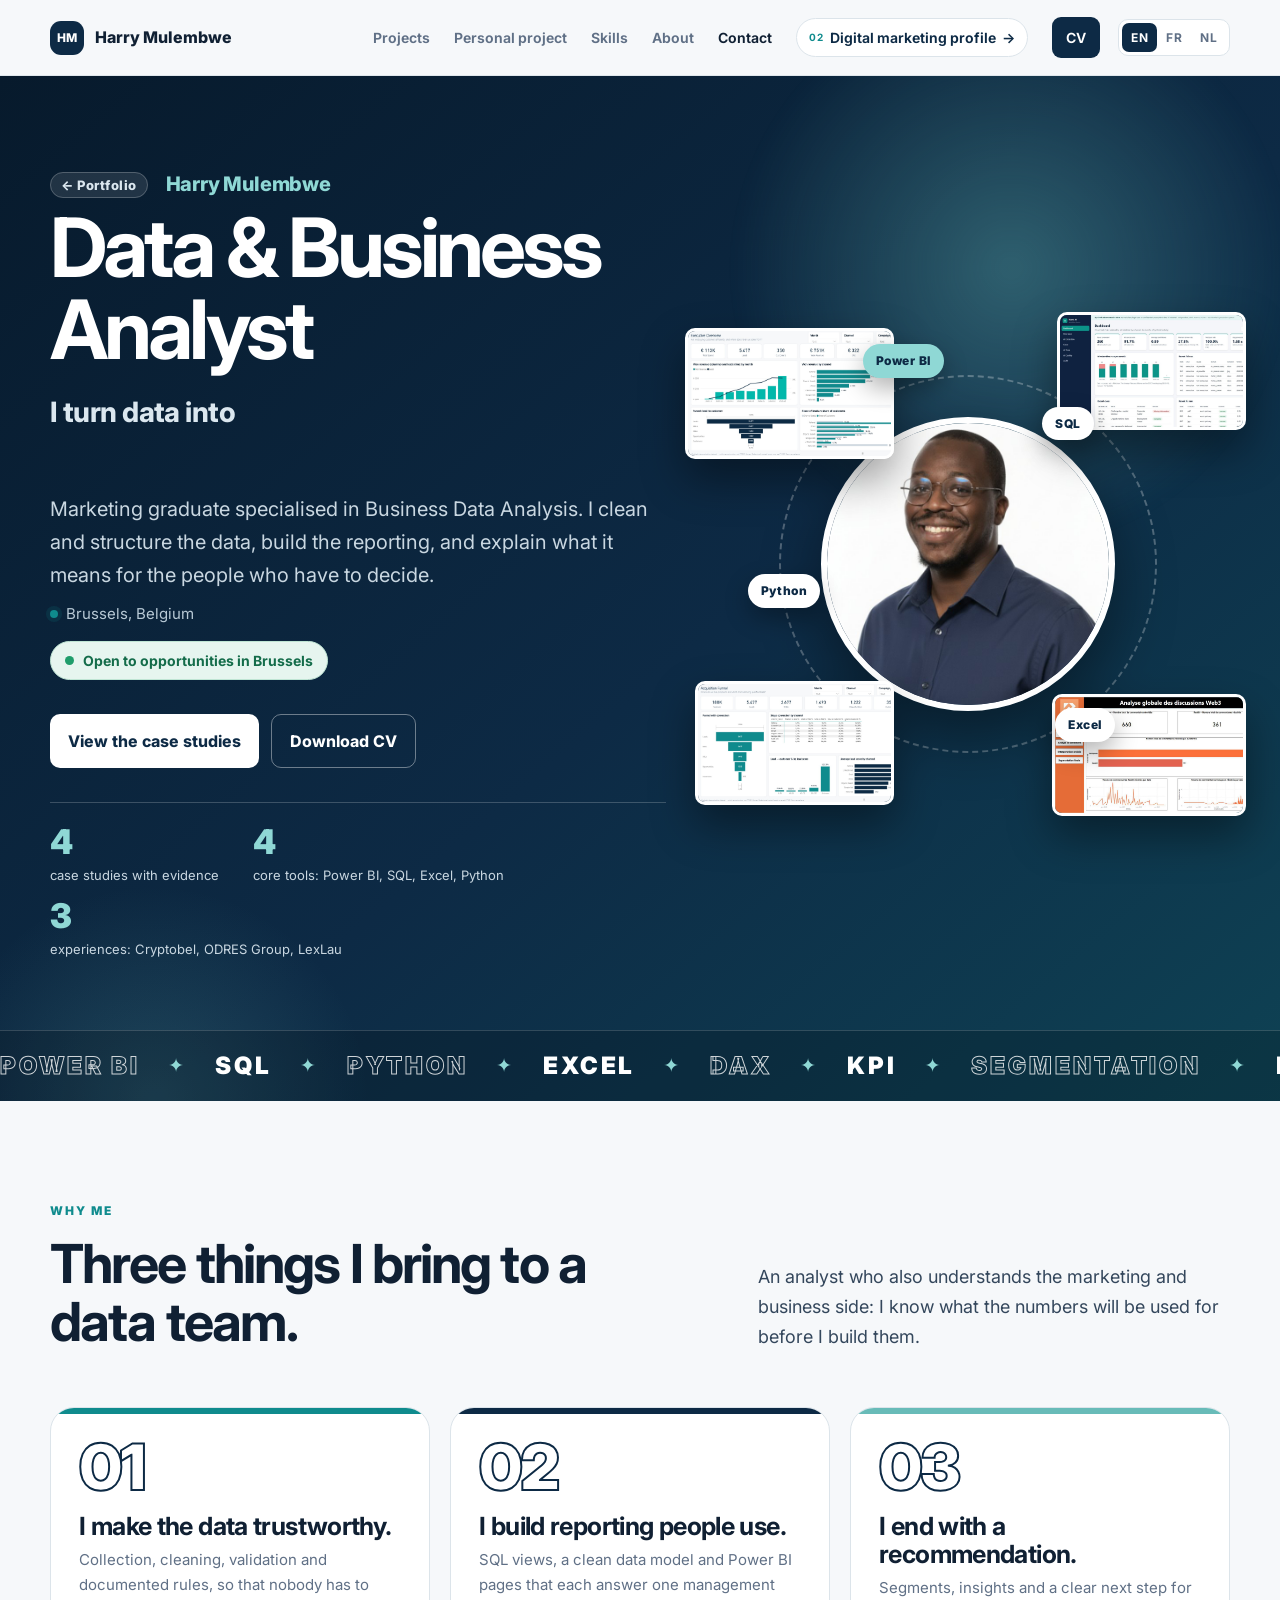
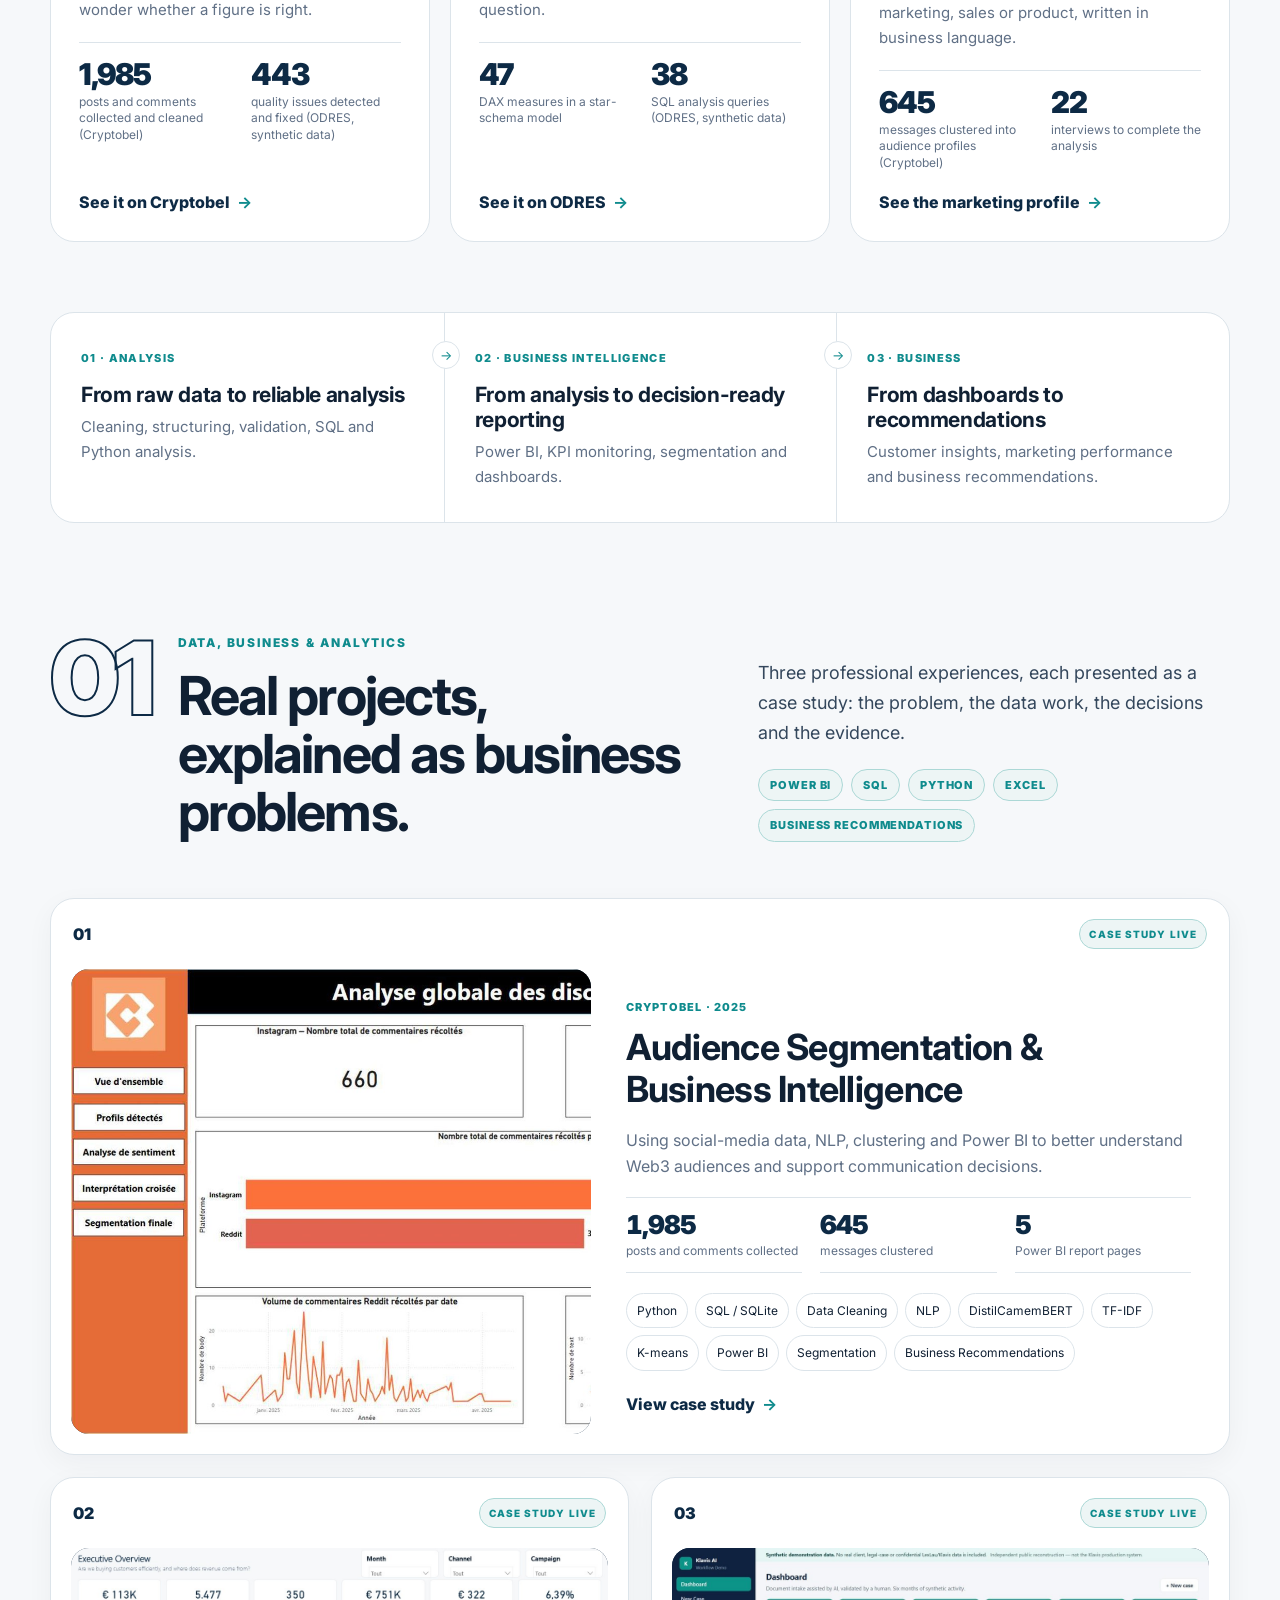
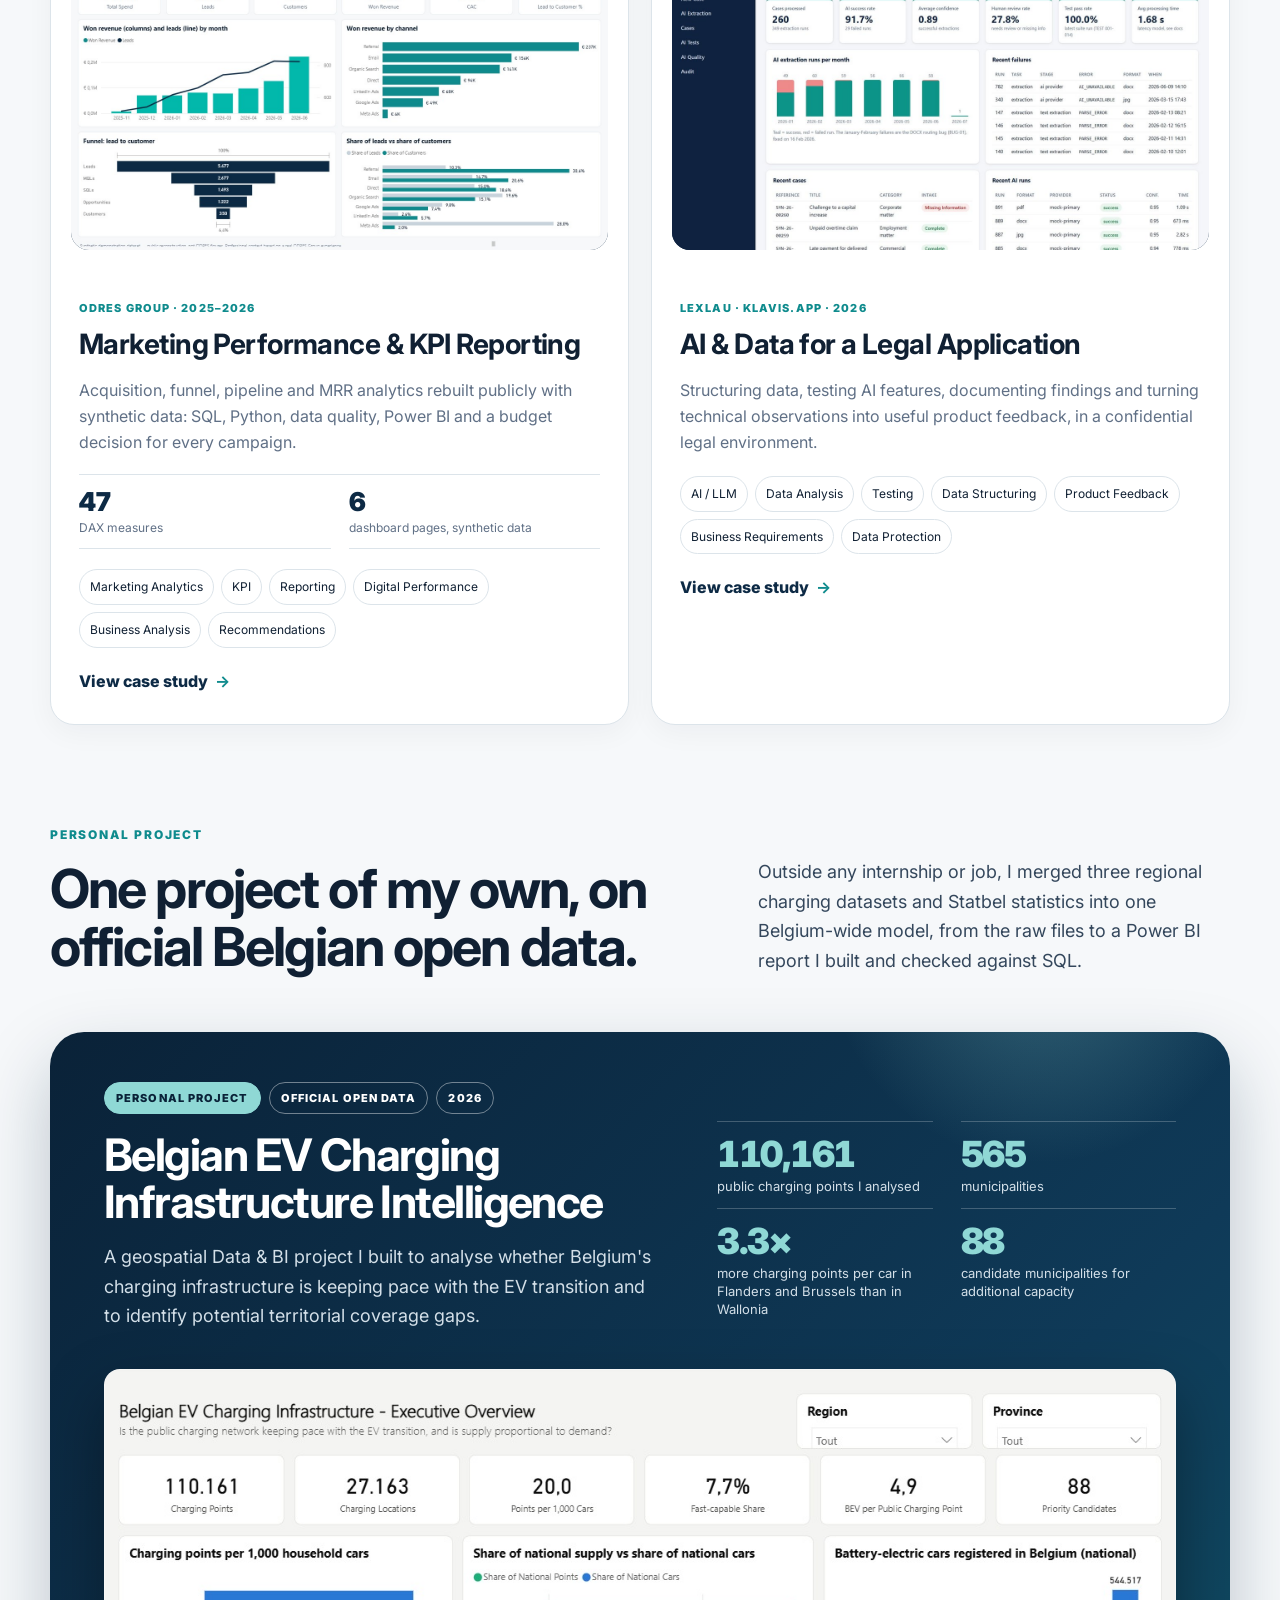
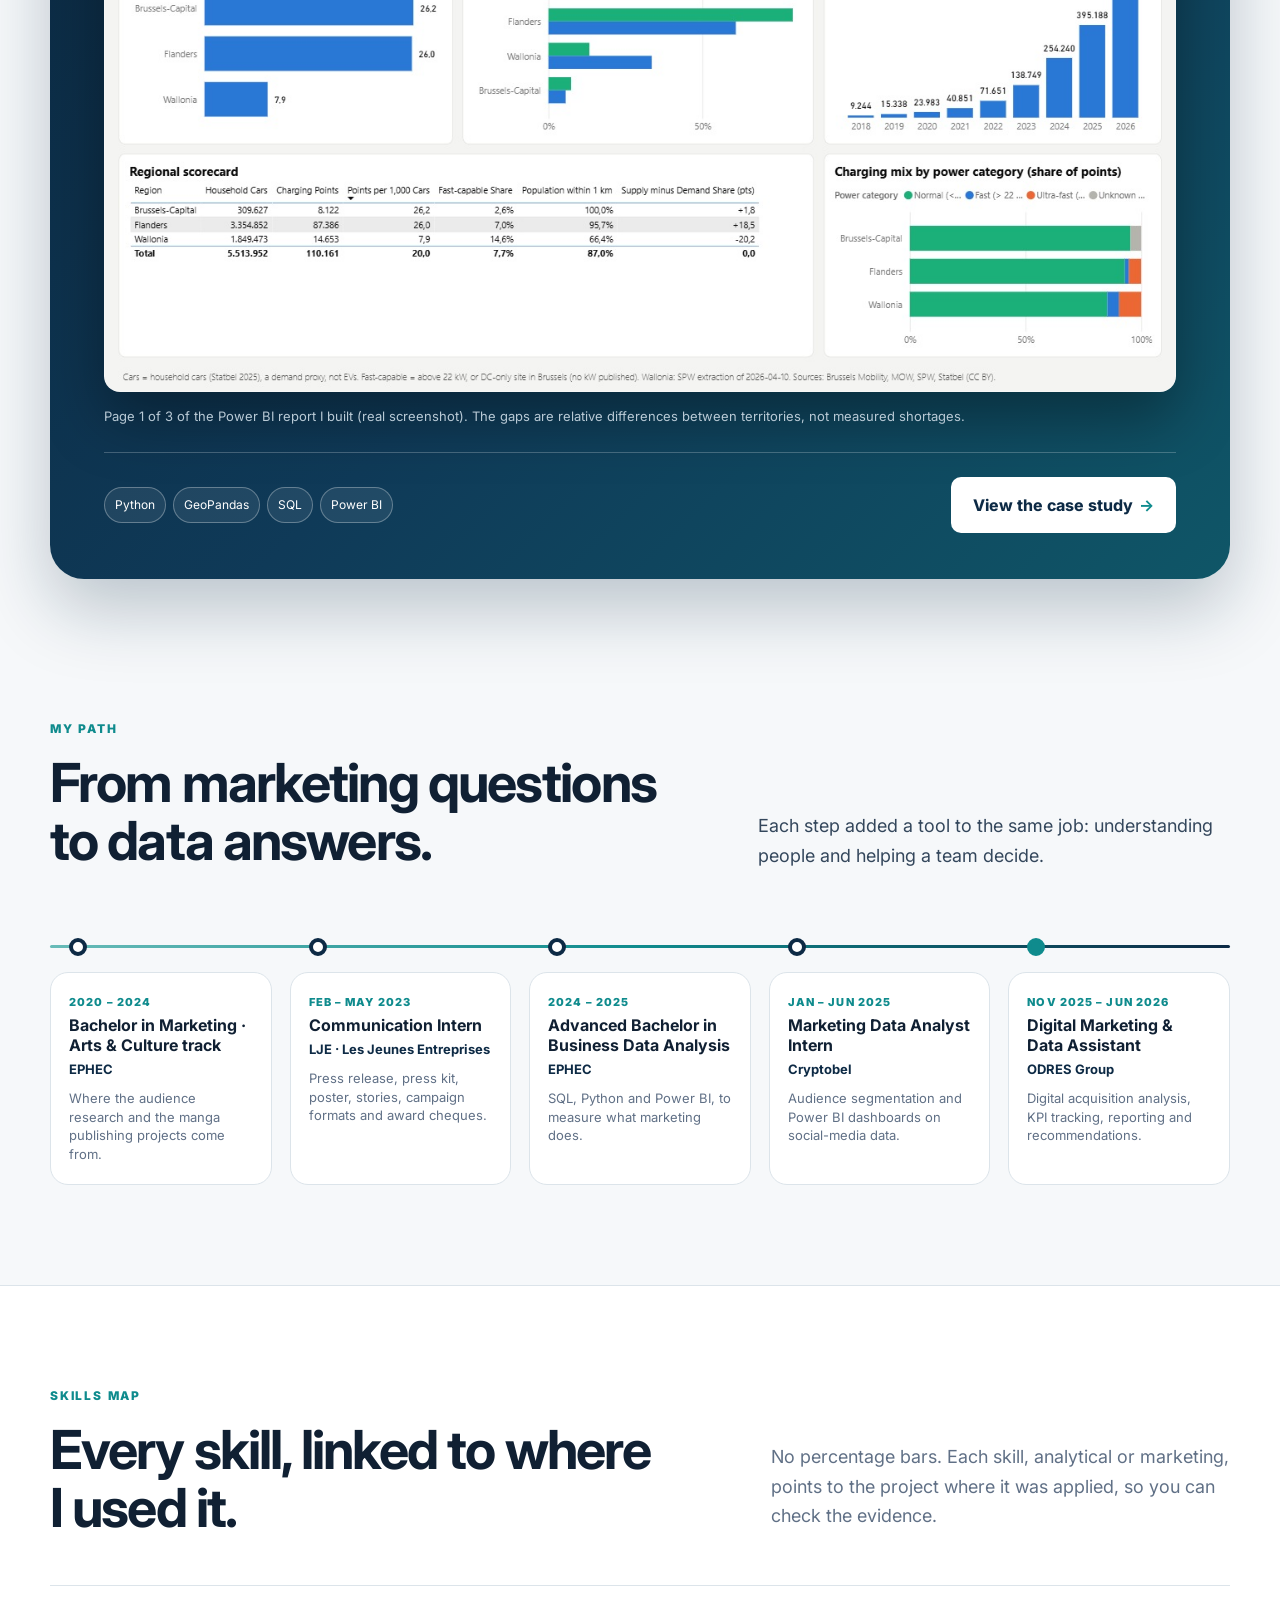
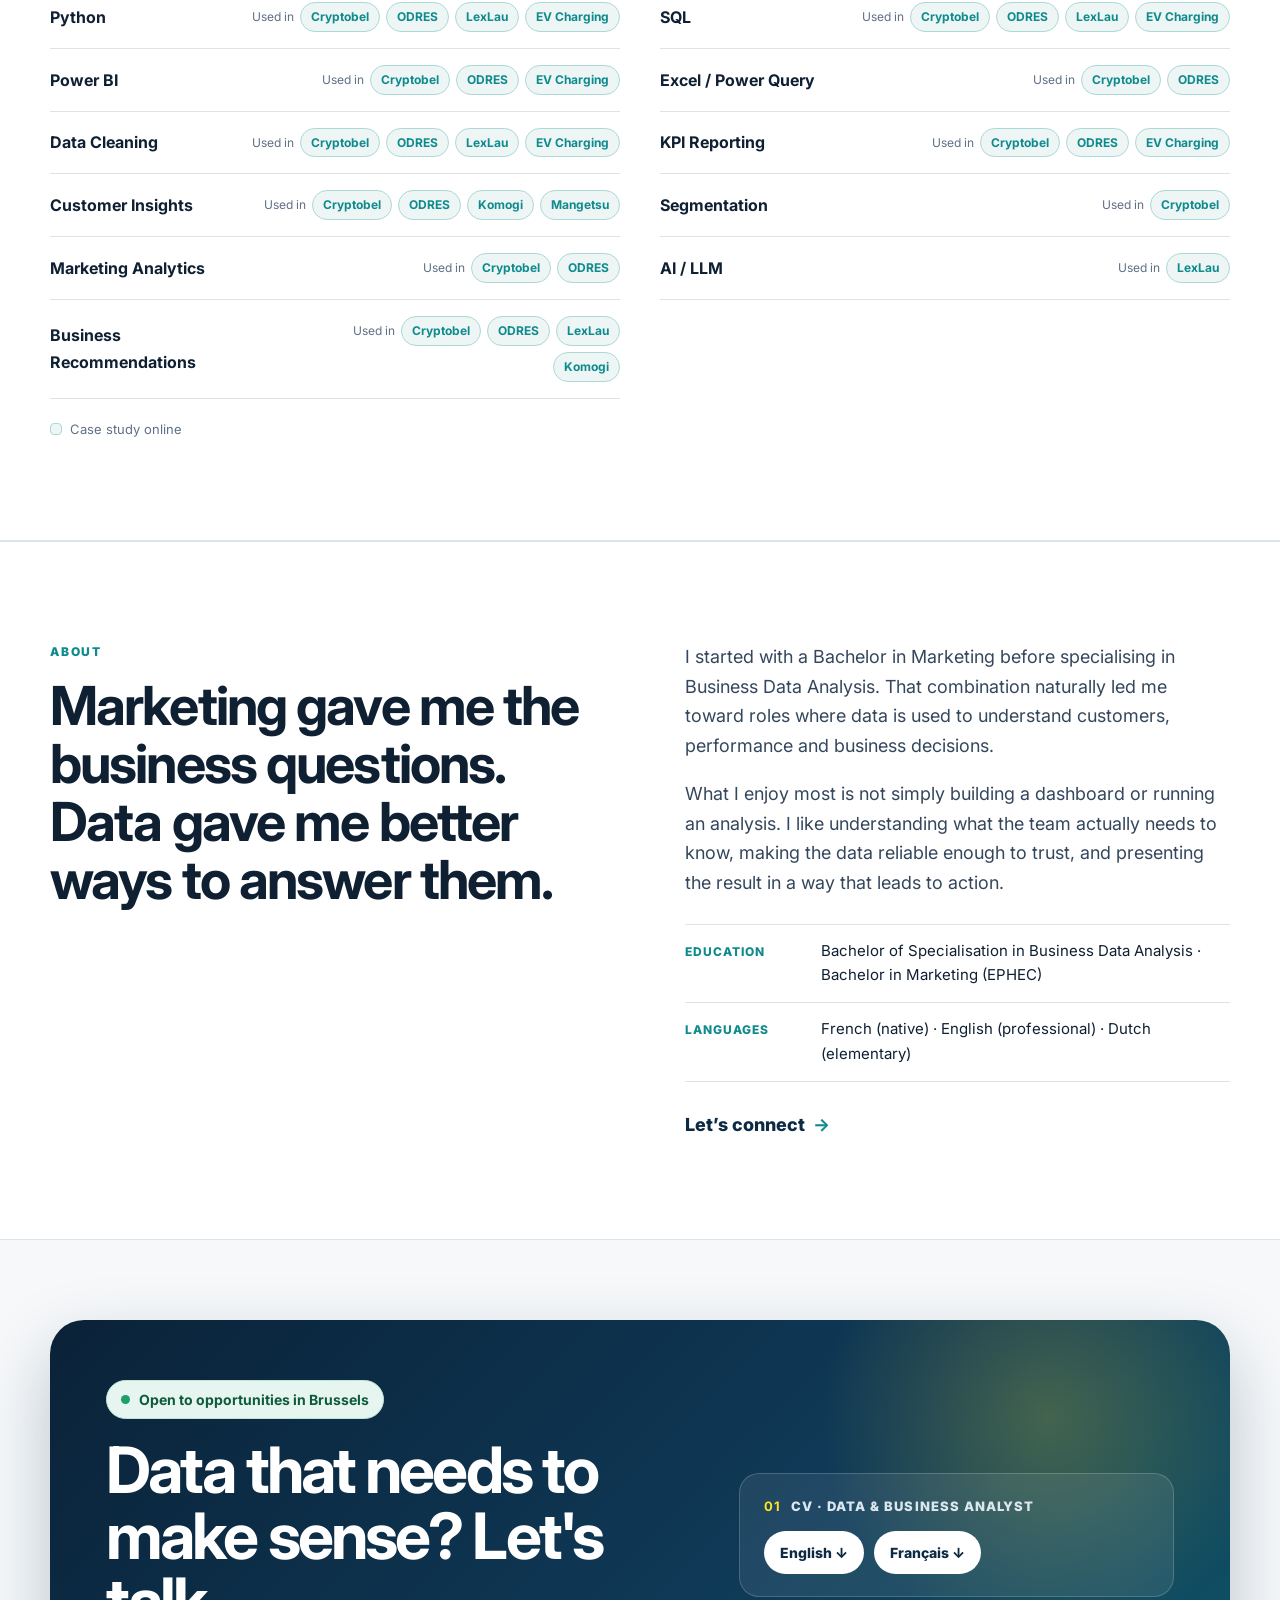
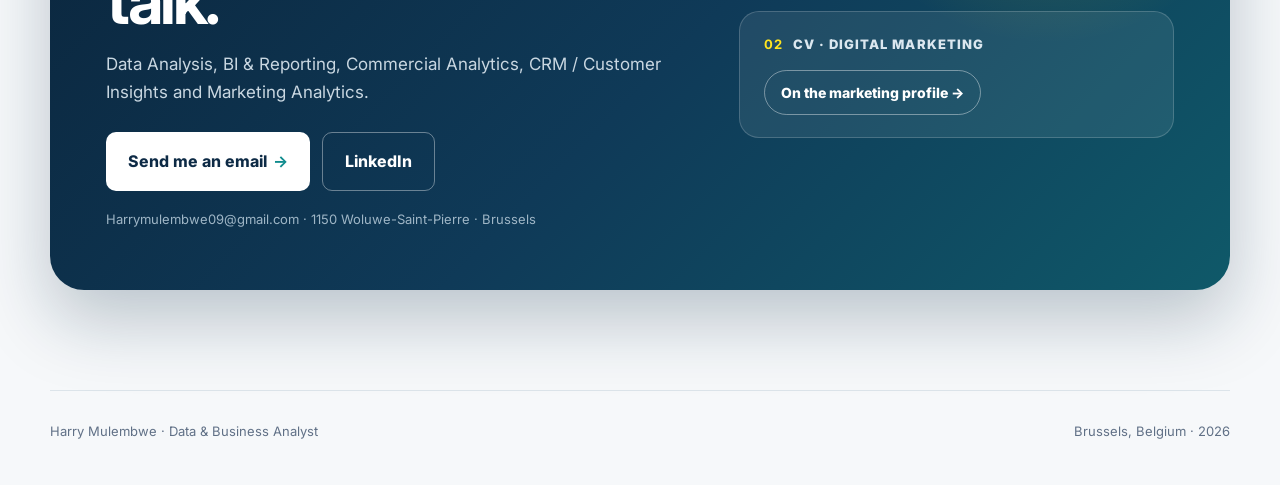
==== commit 82ae3581: "EV Charging case study: first-person, active voice throughout Every section of the page and the pers" ====
--- a/data/index.html
+++ b/data/index.html
@@ -267,17 +267,17 @@
           <div class="eyebrow" data-i18n="pp.eyebrow">Personal project</div>
           <h2 data-i18n="pp.title">One project of my own, on official Belgian open data.</h2>
         </div></div>
-        <div class="fam-copy"><p data-i18n="pp.p">Outside any internship or job: three regional charging datasets and Statbel statistics merged into one Belgium-wide model, from the raw files to a Power BI report I built and checked against SQL.</p></div>
+        <div class="fam-copy"><p data-i18n="pp.p">Outside any internship or job, I merged three regional charging datasets and Statbel statistics into one Belgium-wide model, from the raw files to a Power BI report I built and checked against SQL.</p></div>
       </div>
       <article class="pp-card reveal">
         <div class="pp-head">
           <div class="pp-text">
             <p class="pp-kicker"><span data-i18n="pp.k1">Personal project</span><span data-i18n="pp.k2">Official open data</span><span>2026</span></p>
             <h3>Belgian EV Charging Infrastructure Intelligence</h3>
-            <p class="pp-desc" data-i18n="pp.desc">A geospatial Data &amp; BI project analysing whether Belgium's charging infrastructure is keeping pace with the EV transition and identifying potential territorial coverage gaps.</p>
+            <p class="pp-desc" data-i18n="pp.desc">A geospatial Data &amp; BI project I built to analyse whether Belgium's charging infrastructure is keeping pace with the EV transition and to identify potential territorial coverage gaps.</p>
           </div>
           <dl class="pp-figures">
-            <div><dt data-count="110,161">110,161</dt><dd data-i18n="pp.f1">public charging points analysed</dd></div>
+            <div><dt data-count="110,161">110,161</dt><dd data-i18n="pp.f1">public charging points I analysed</dd></div>
             <div><dt data-count="565">565</dt><dd data-i18n="pp.f2">municipalities</dd></div>
             <div><dt data-i18n="pp.num3">3.3×</dt><dd data-i18n="pp.f3">more charging points per car in Flanders and Brussels than in Wallonia</dd></div>
             <div><dt data-count="88">88</dt><dd data-i18n="pp.f4">candidate municipalities for additional capacity</dd></div>
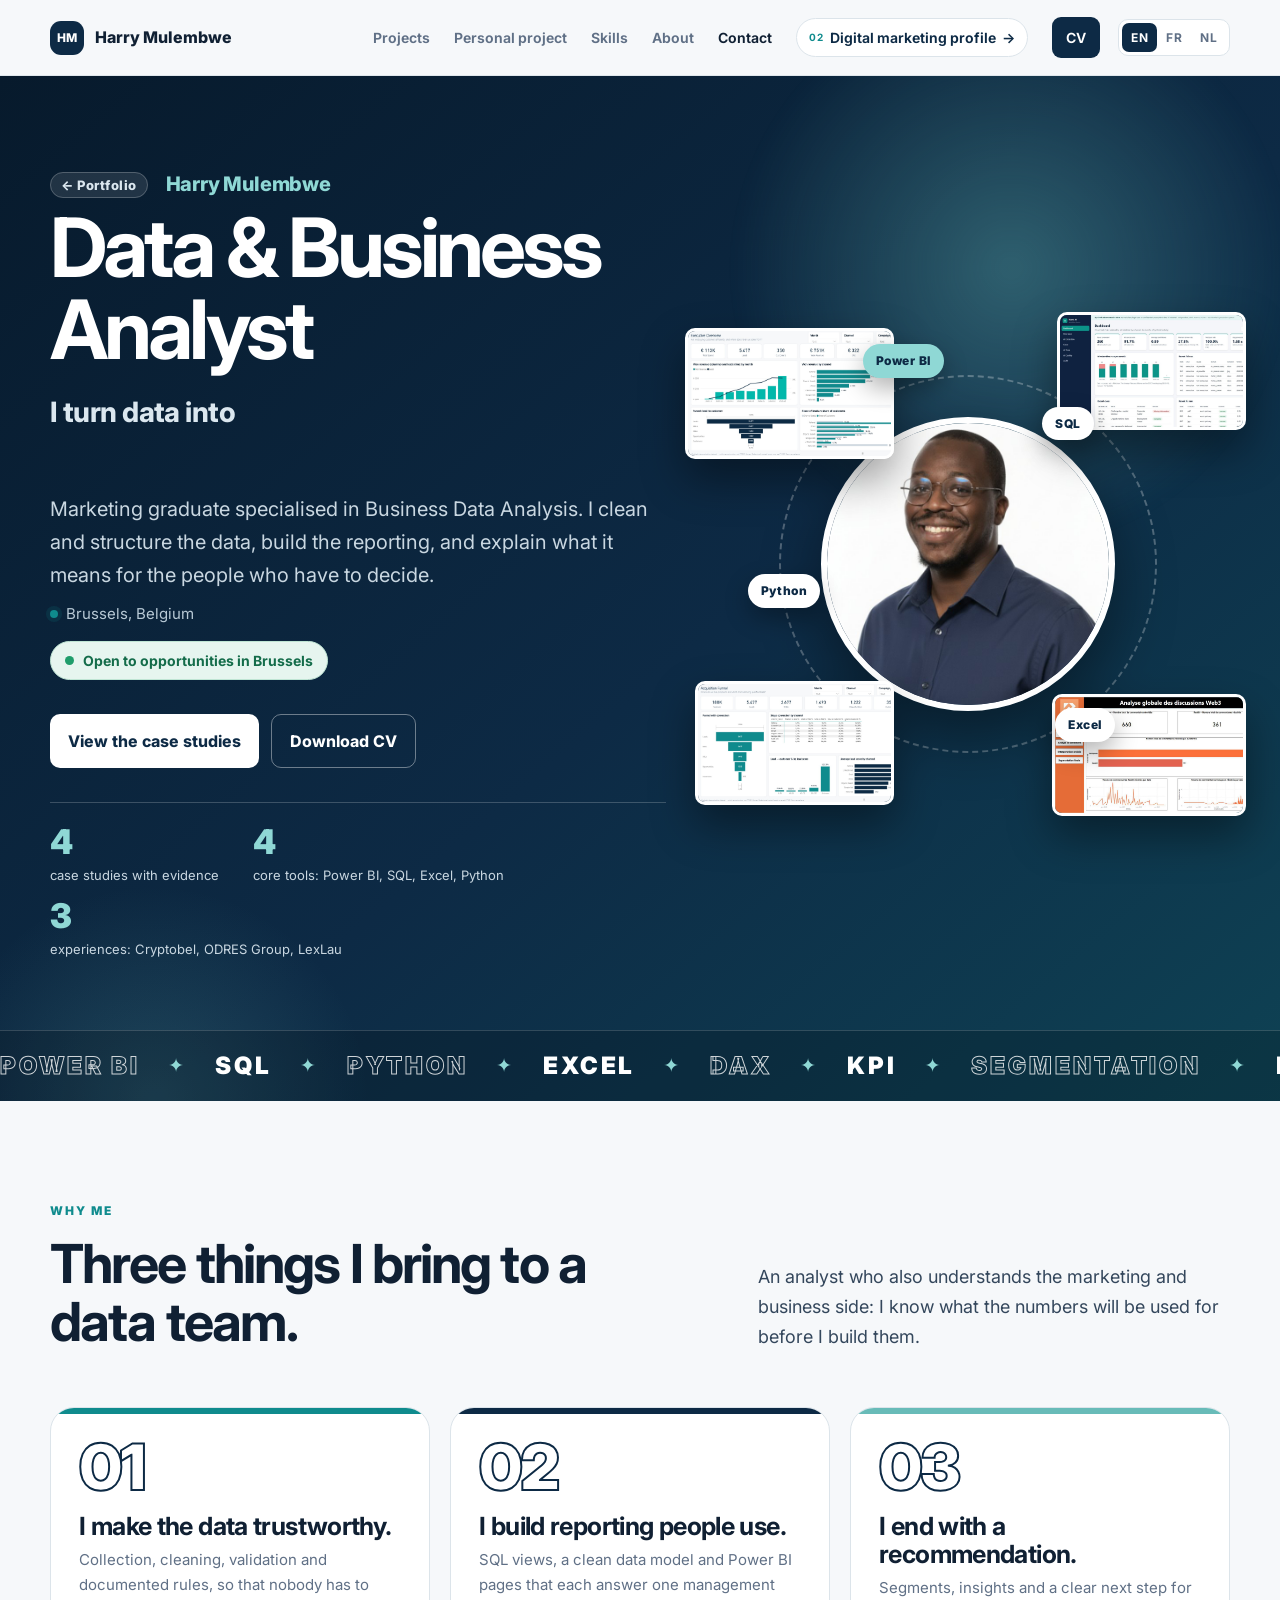
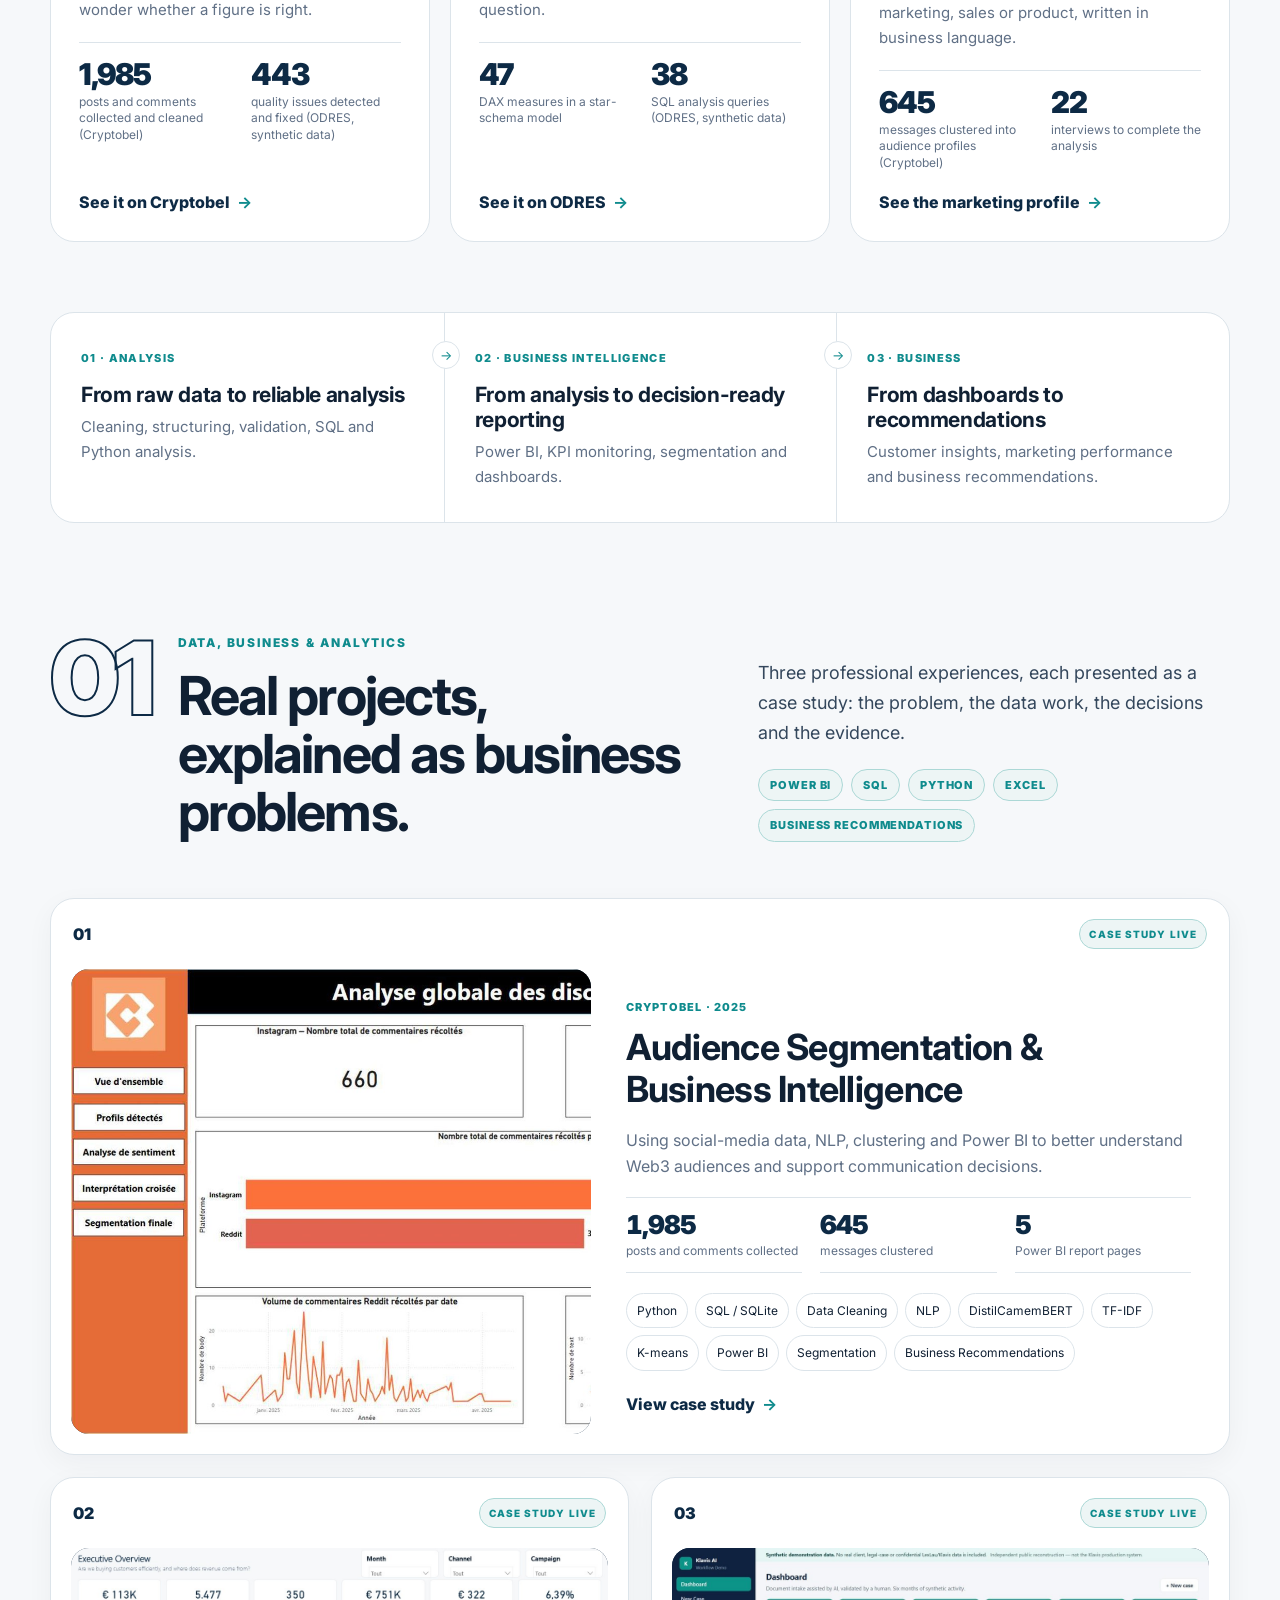
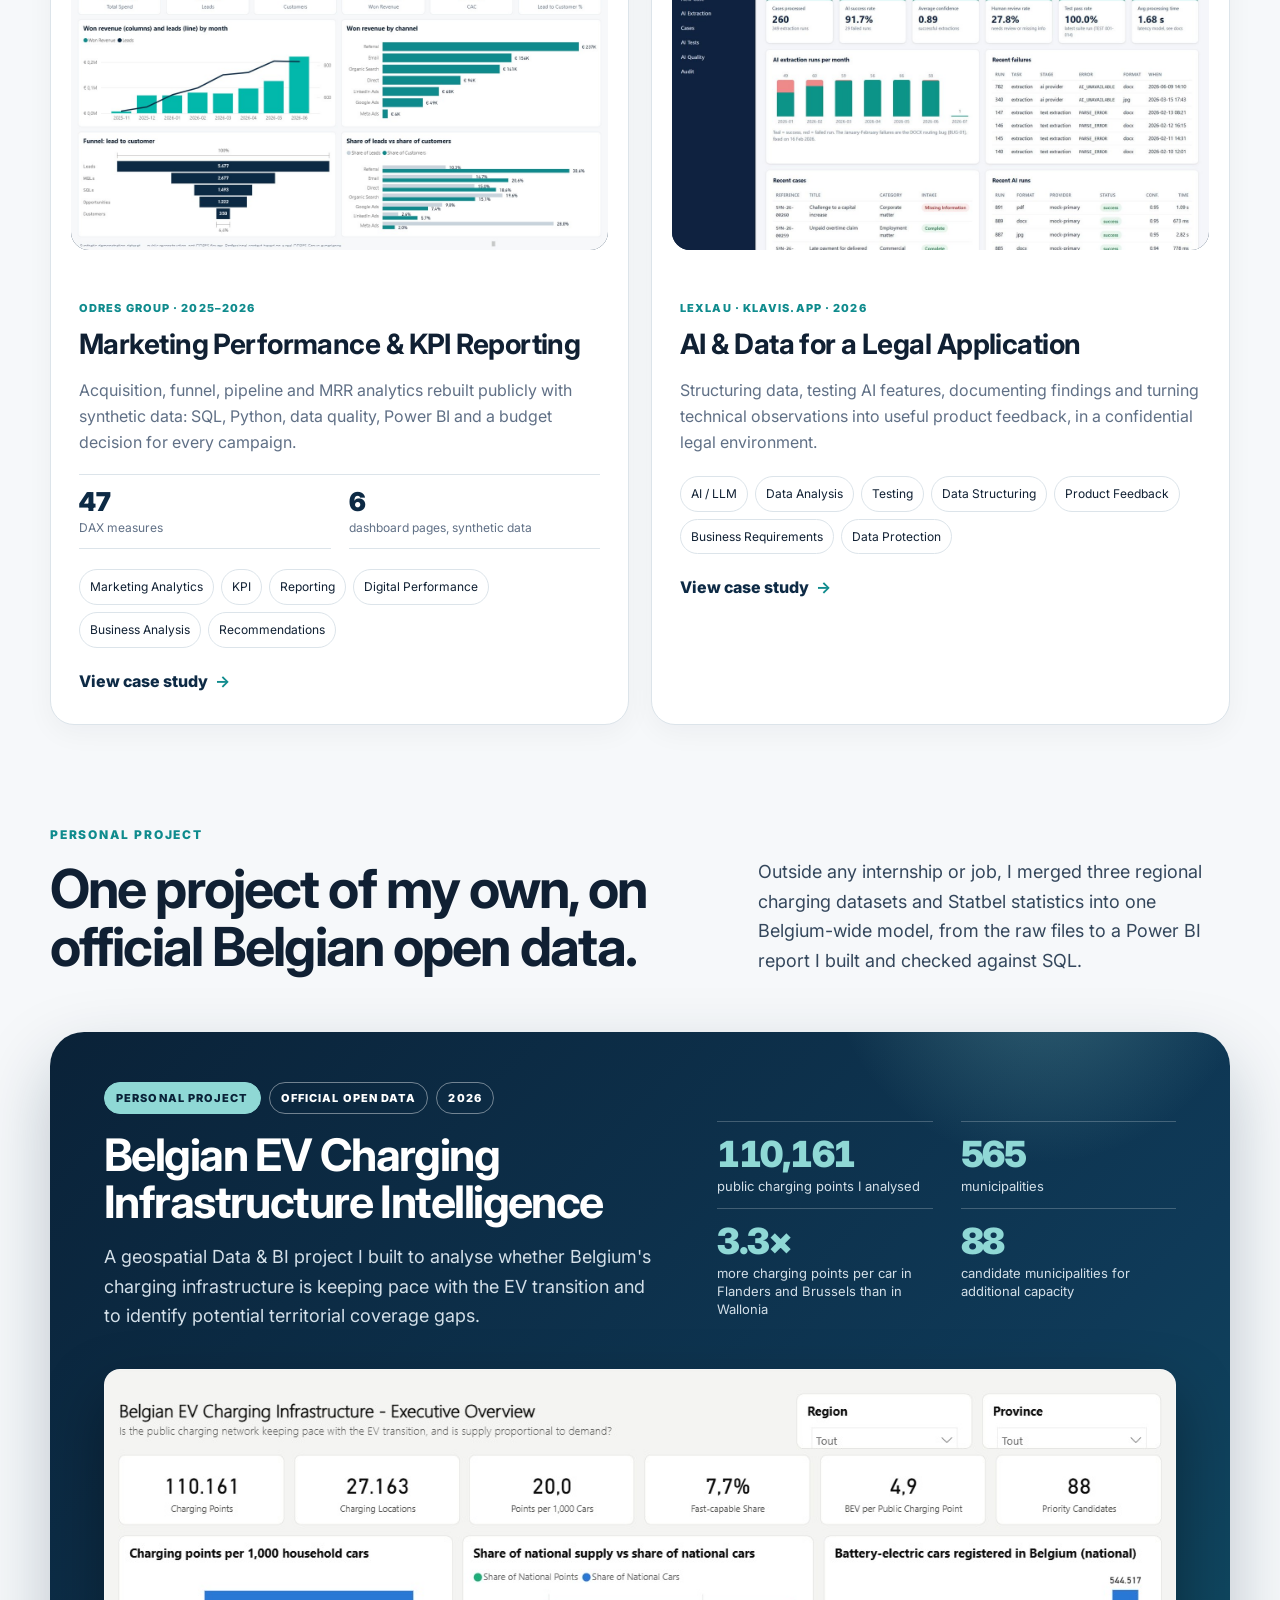
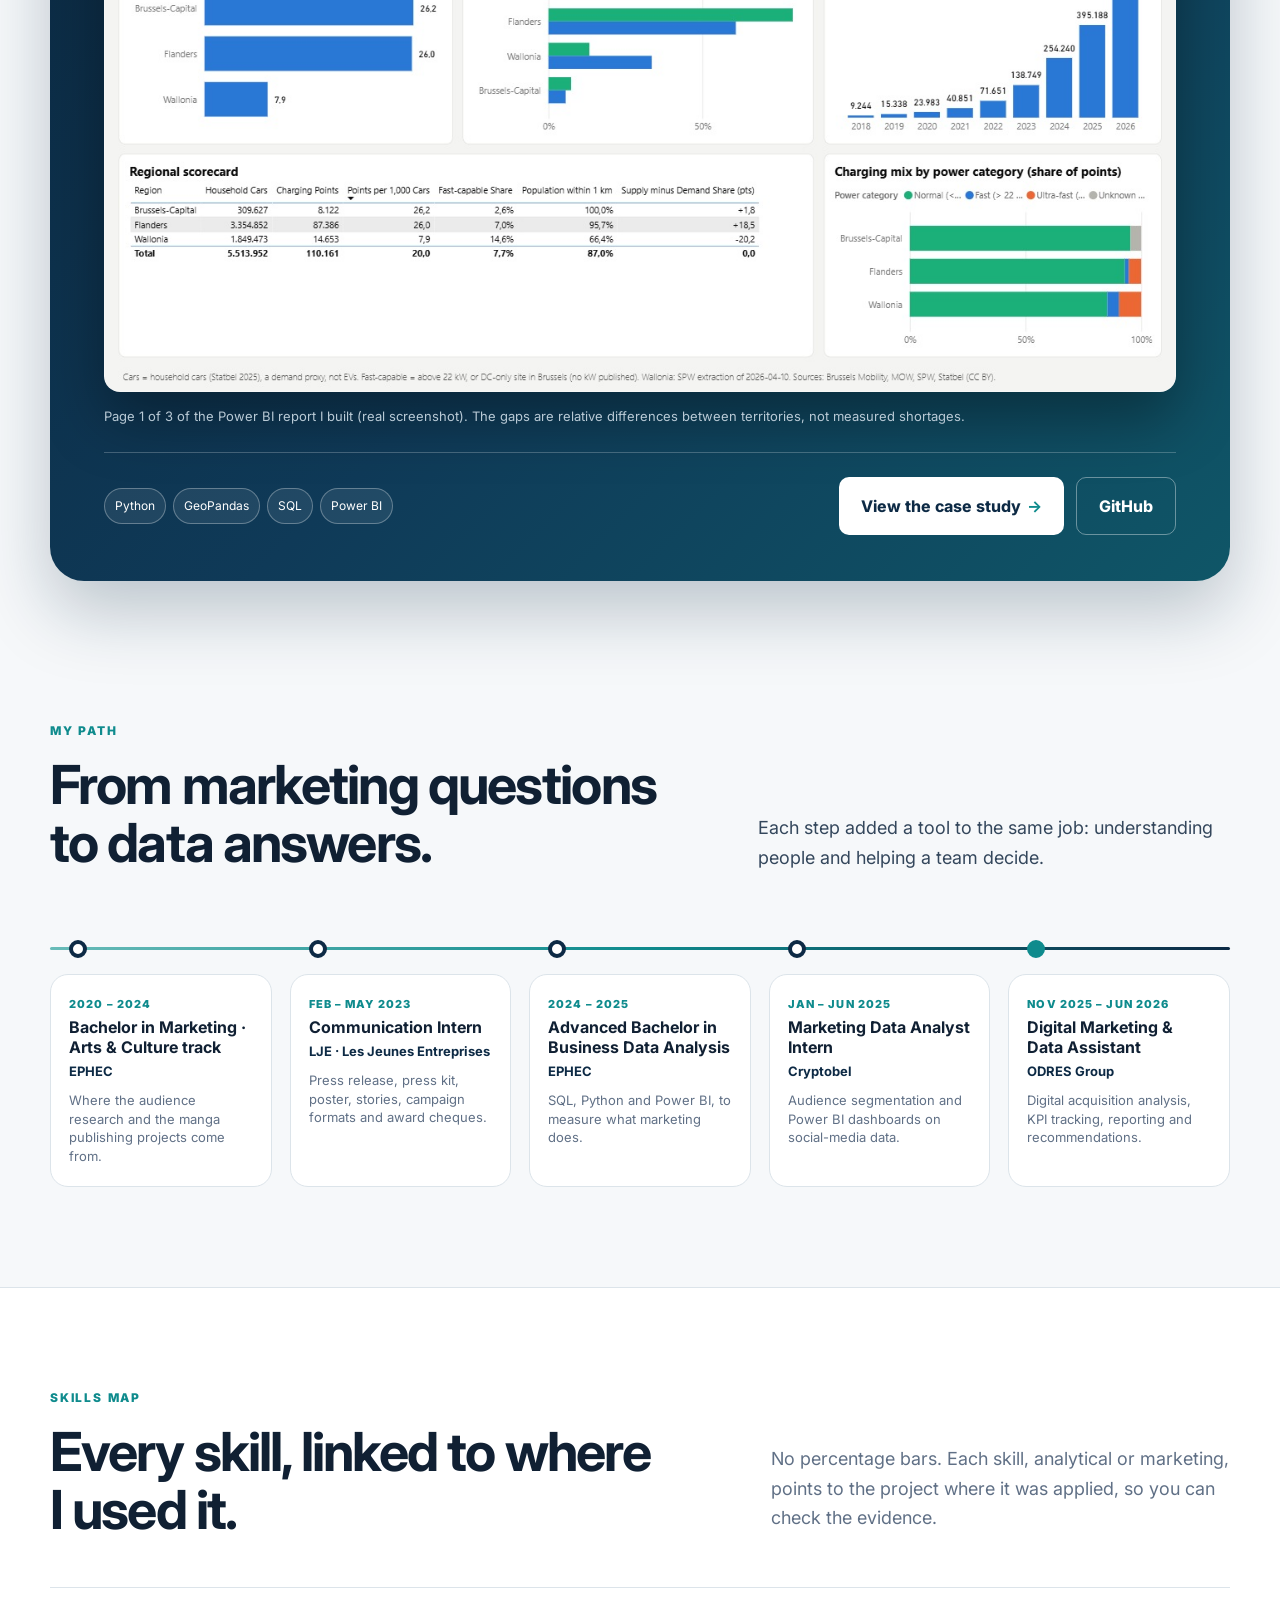
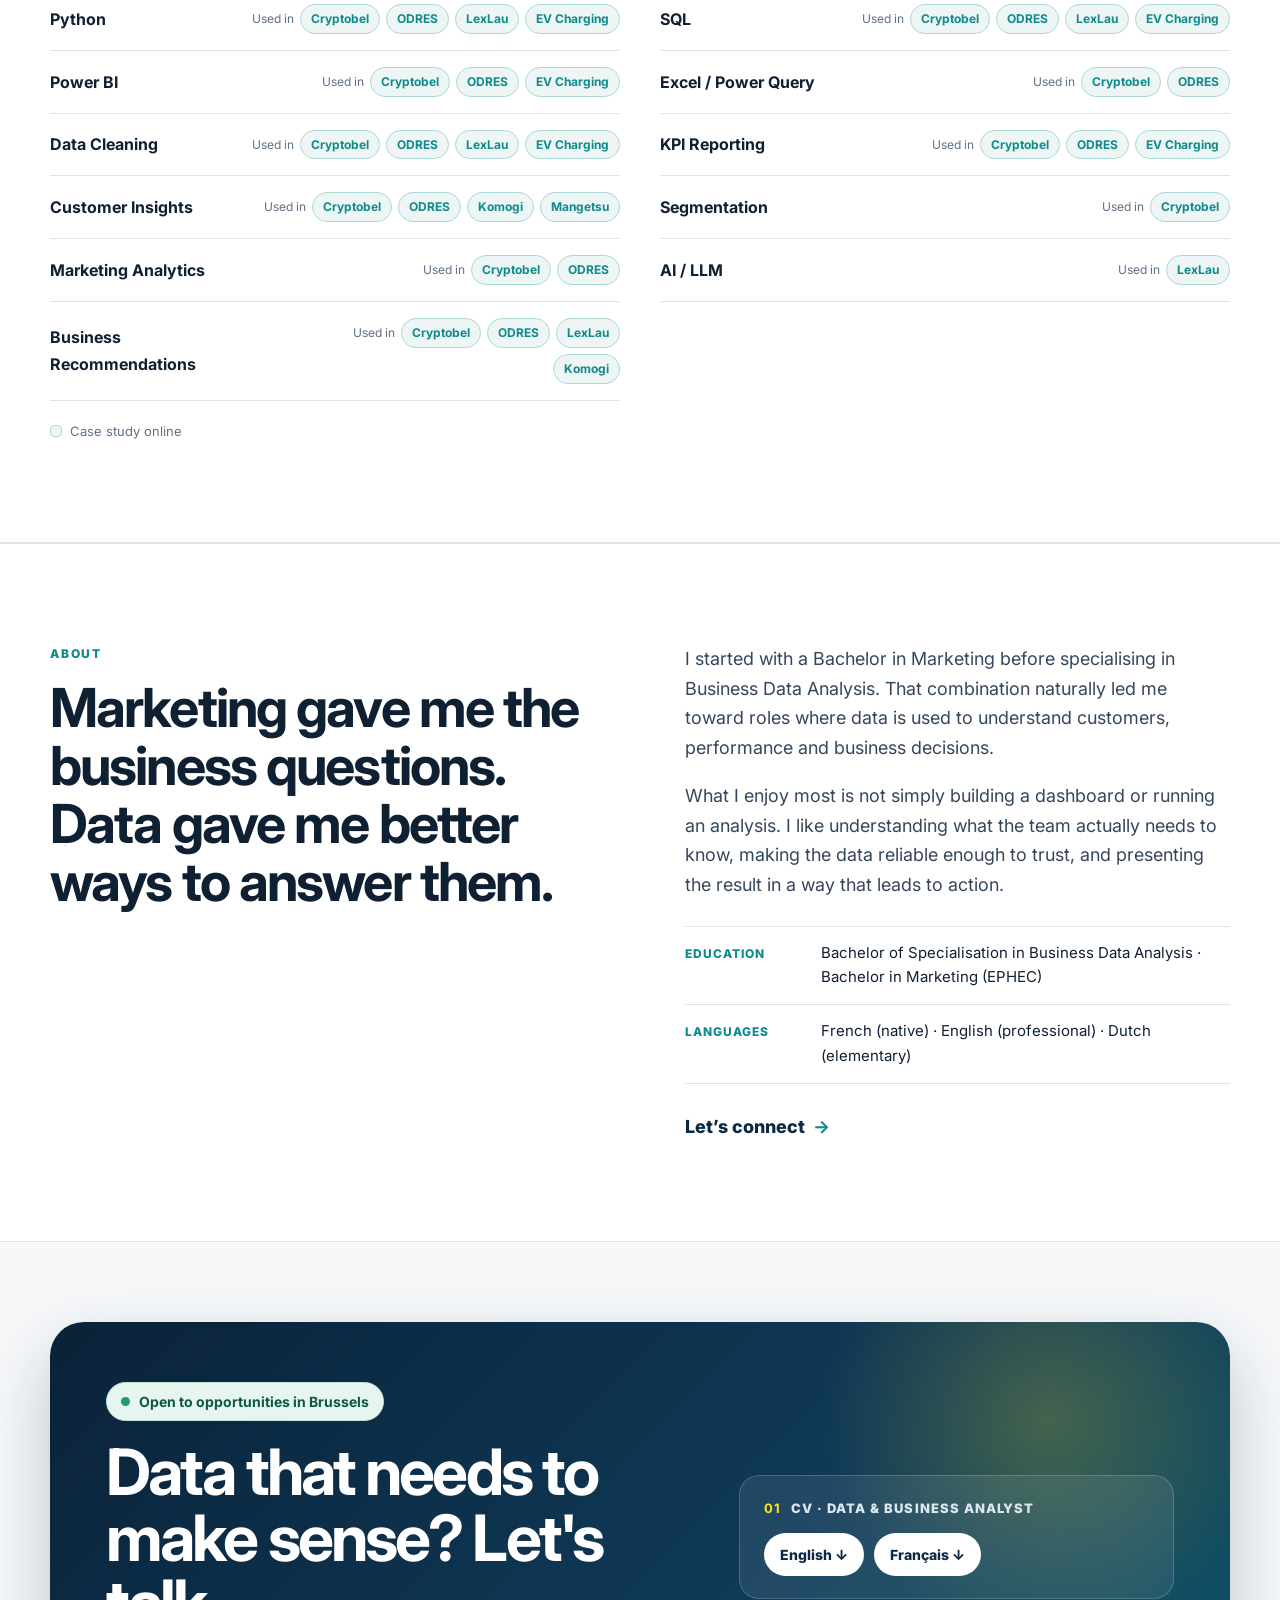
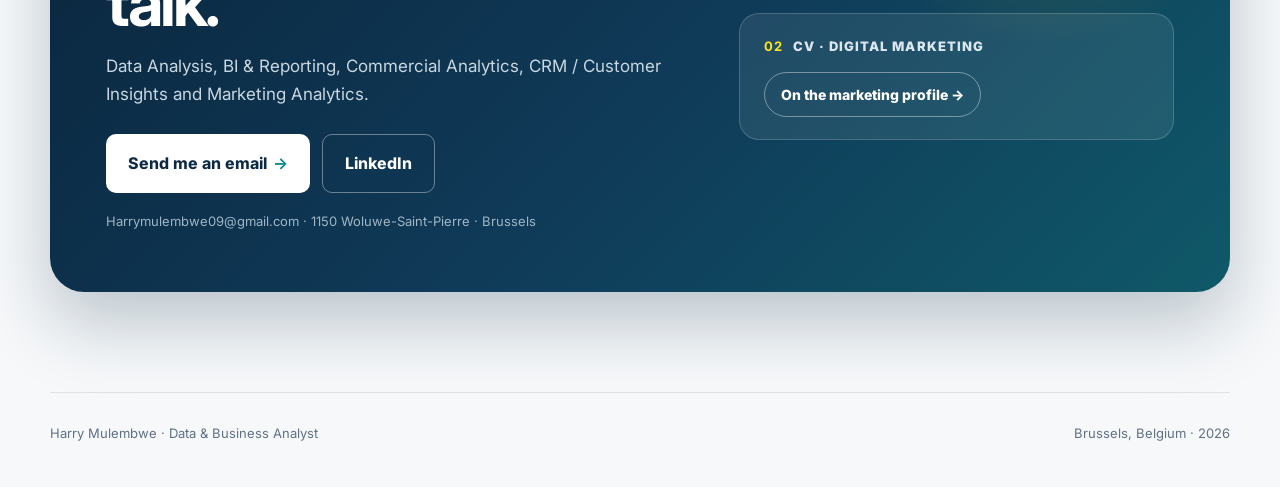
==== commit 096ac8d6: "EV Charging case study: link to the GitHub repository; restore a French and Dutch label on the data " ====
--- a/data/index.html
+++ b/data/index.html
@@ -289,7 +289,10 @@
         <p class="pp-cap" data-i18n="pp.cap">Page 1 of 3 of the Power BI report I built (real screenshot). The gaps are relative differences between territories, not measured shortages.</p>
         <div class="pp-foot">
           <div class="tags"><span>Python</span><span>GeoPandas</span><span>SQL</span><span>Power BI</span></div>
-          <a class="btn light-btn" href="../projects/ev-charging/index.html"><span data-i18n="pp.cta">View the case study</span> <b>→</b></a>
+          <div class="pp-actions">
+            <a class="btn light-btn" href="../projects/ev-charging/index.html"><span data-i18n="pp.cta">View the case study</span> <b>→</b></a>
+            <a class="btn outline-light" href="https://github.com/Unix0899/belgian-ev-charging-infrastructure-intelligence" target="_blank" rel="noopener">GitHub</a>
+          </div>
         </div>
       </article>
     </section>
--- a/styles.css
+++ b/styles.css
@@ -862,6 +862,7 @@
 .pp-card .tags{margin:0}
 .pp-card .tags span{background:rgba(255,255,255,.08);border-color:rgba(255,255,255,.3);color:#fff}
 .pp-foot .btn{padding:15px 22px;font-size:16px}
+.pp-actions{display:flex;flex-wrap:wrap;gap:12px}
 .pp-foot .light-btn b{color:var(--teal);margin-left:6px;display:inline-block;transition:transform .2s}
 .pp-foot .light-btn:hover b{transform:translateX(5px)}
 @media(max-width:900px){
@@ -874,6 +875,7 @@
   .pp-figures{gap:0 18px}
   .pp-figures dt{font-size:28px}
   .pp-shot{margin-top:26px;border-radius:10px}
+  .pp-actions{width:100%}
   .pp-foot .btn{width:100%}
 }
 /* the extra nav link only where the desktop nav has room for it */
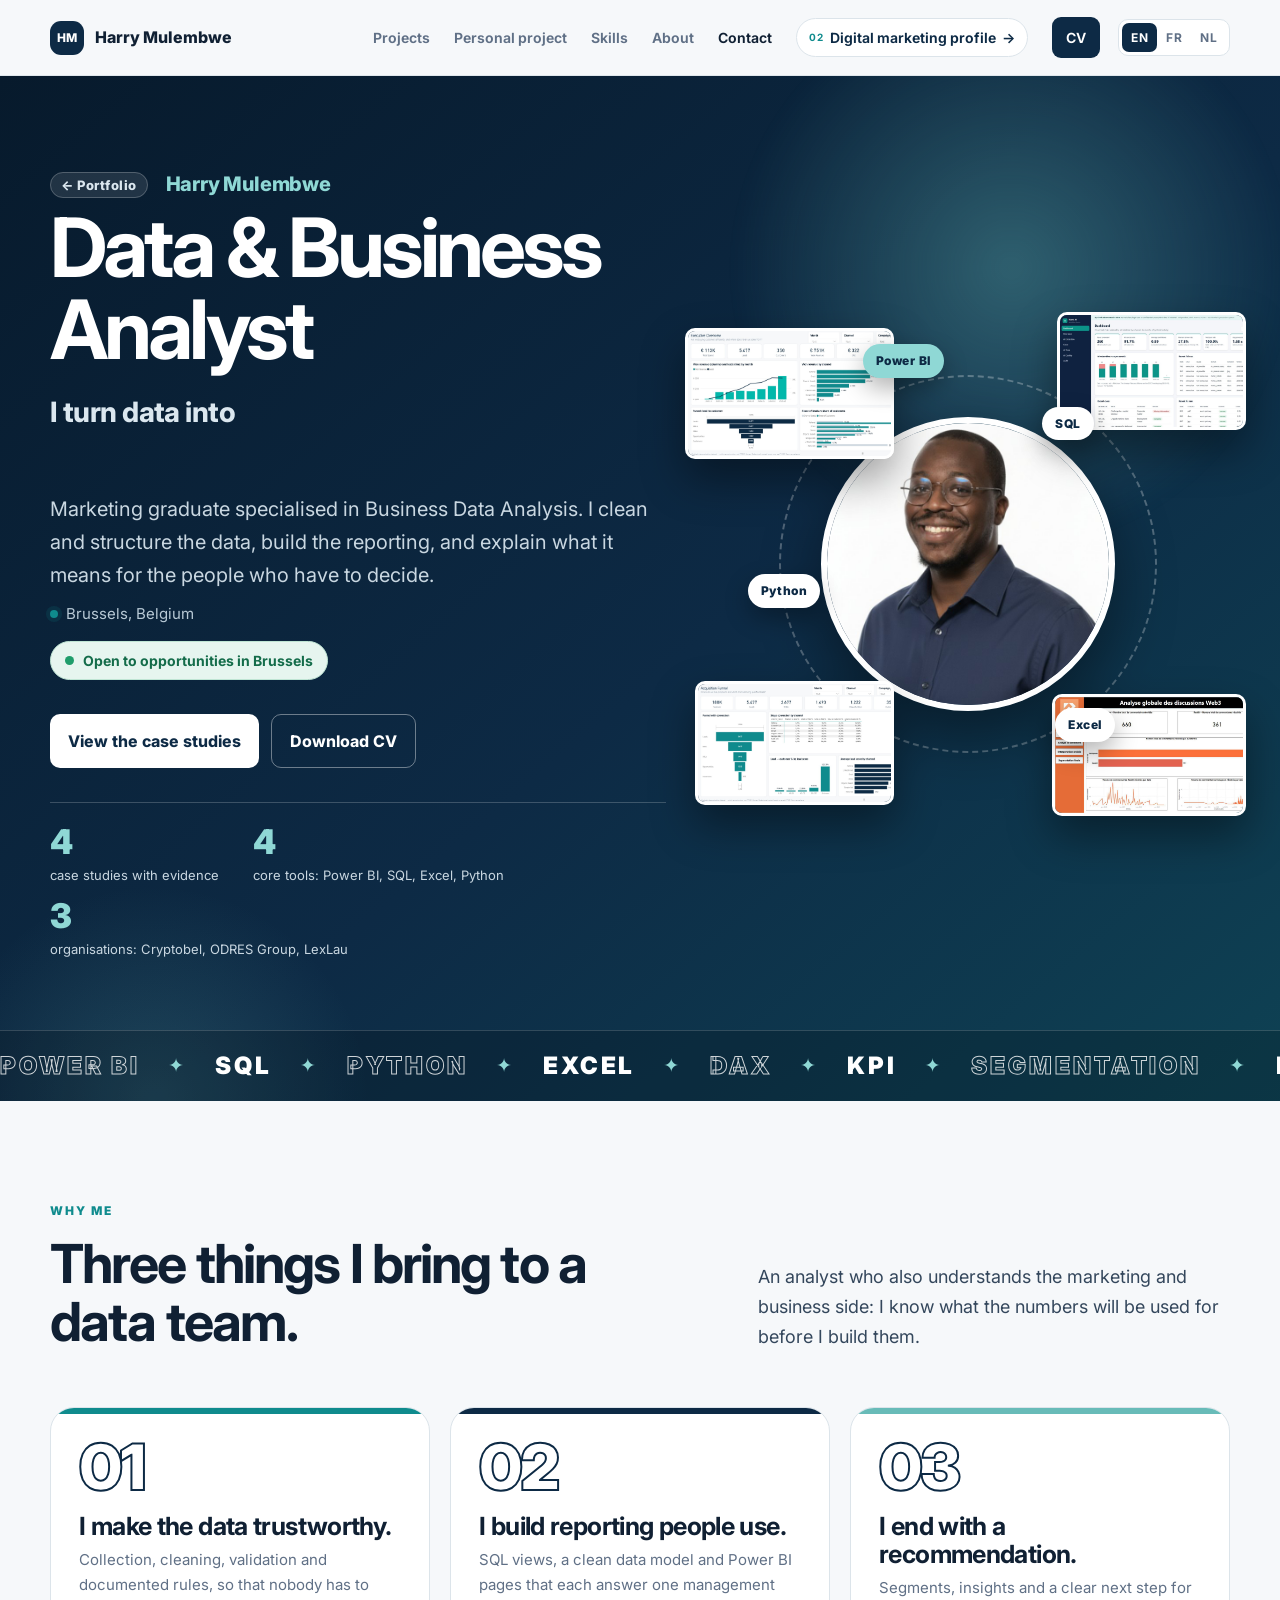
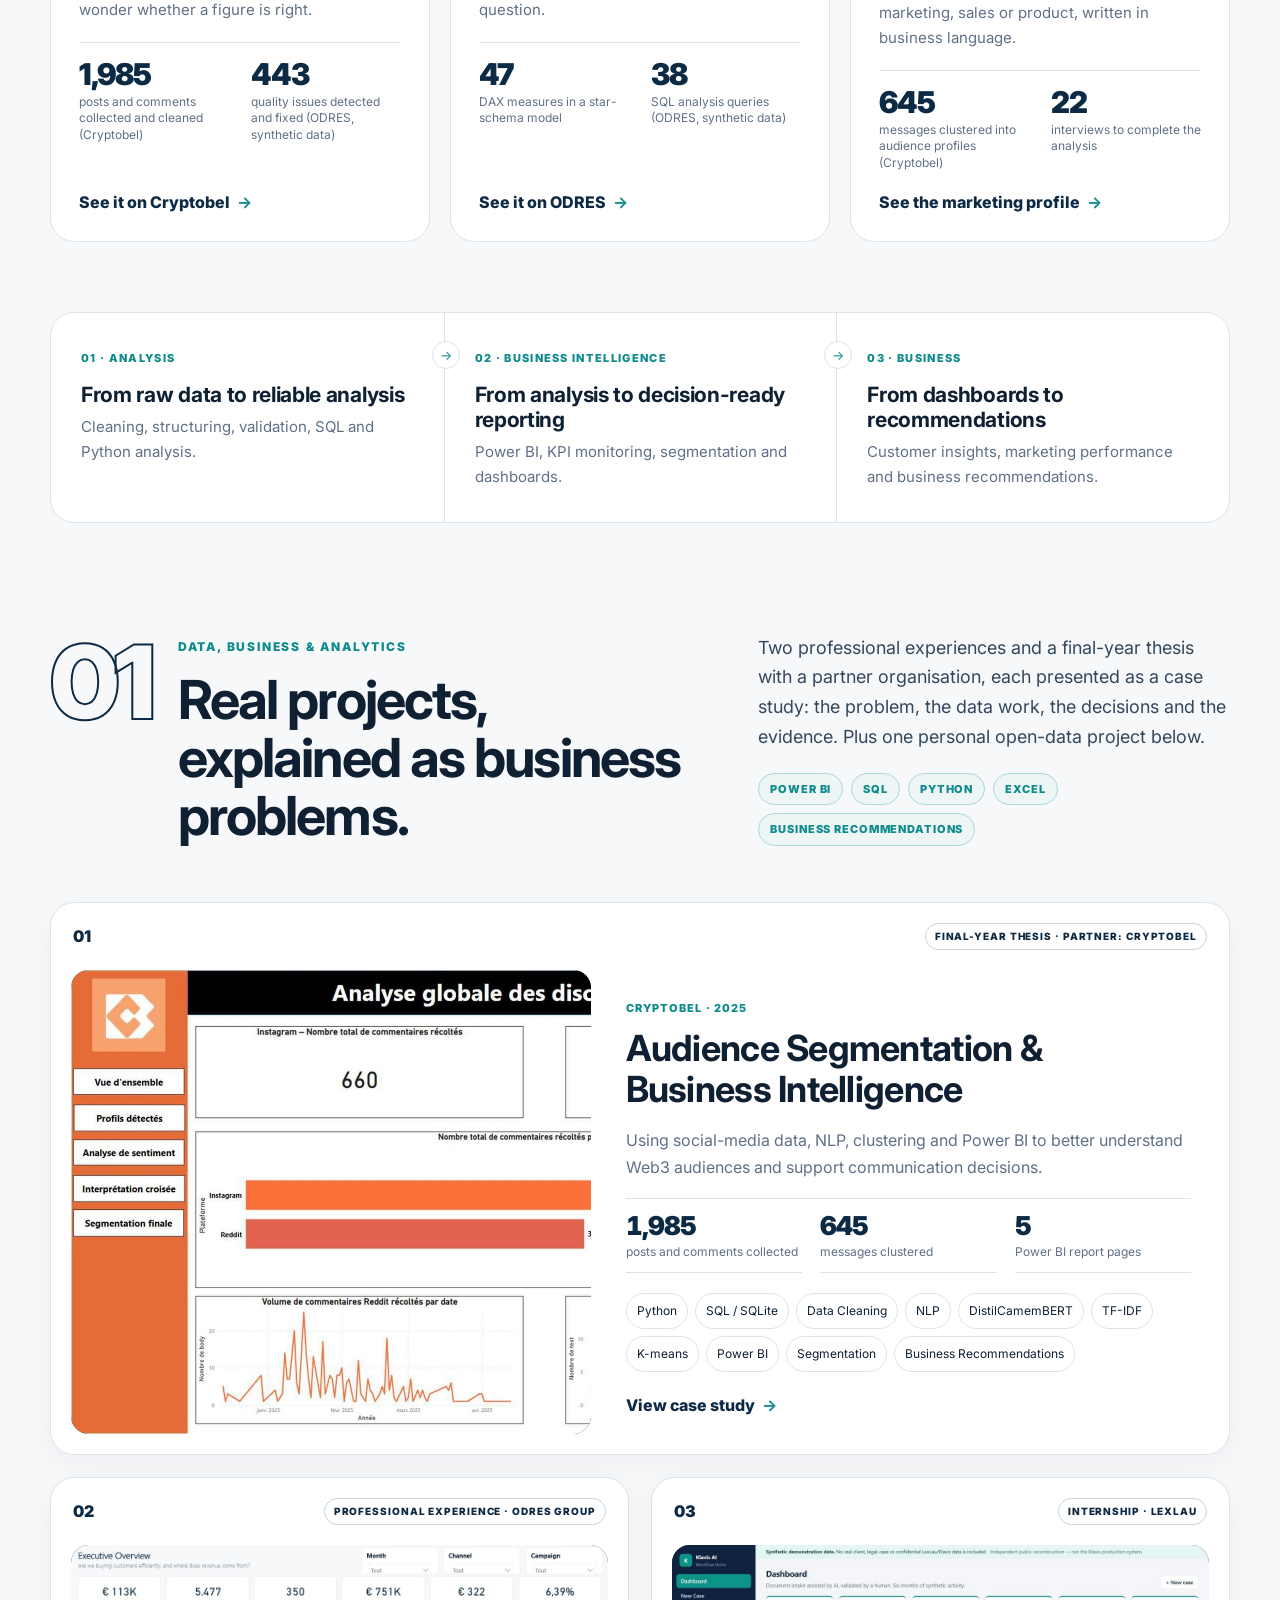
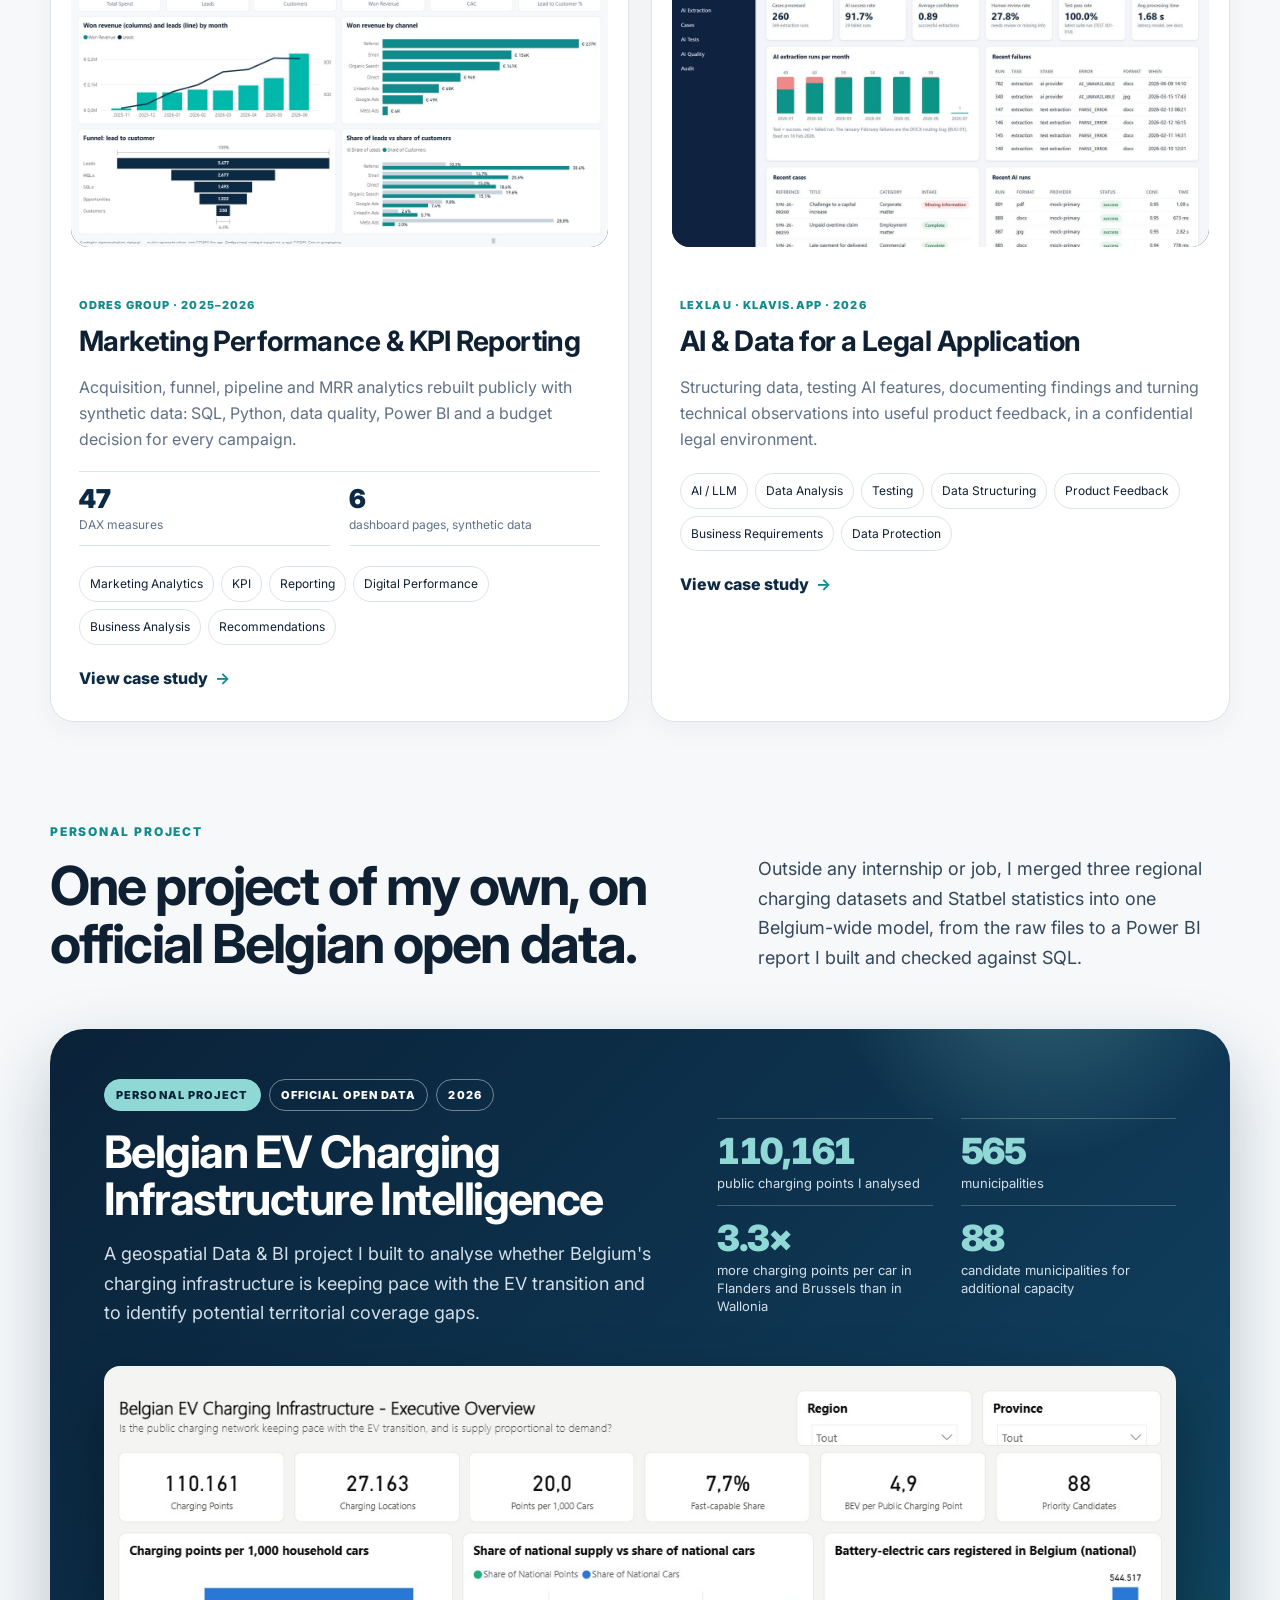
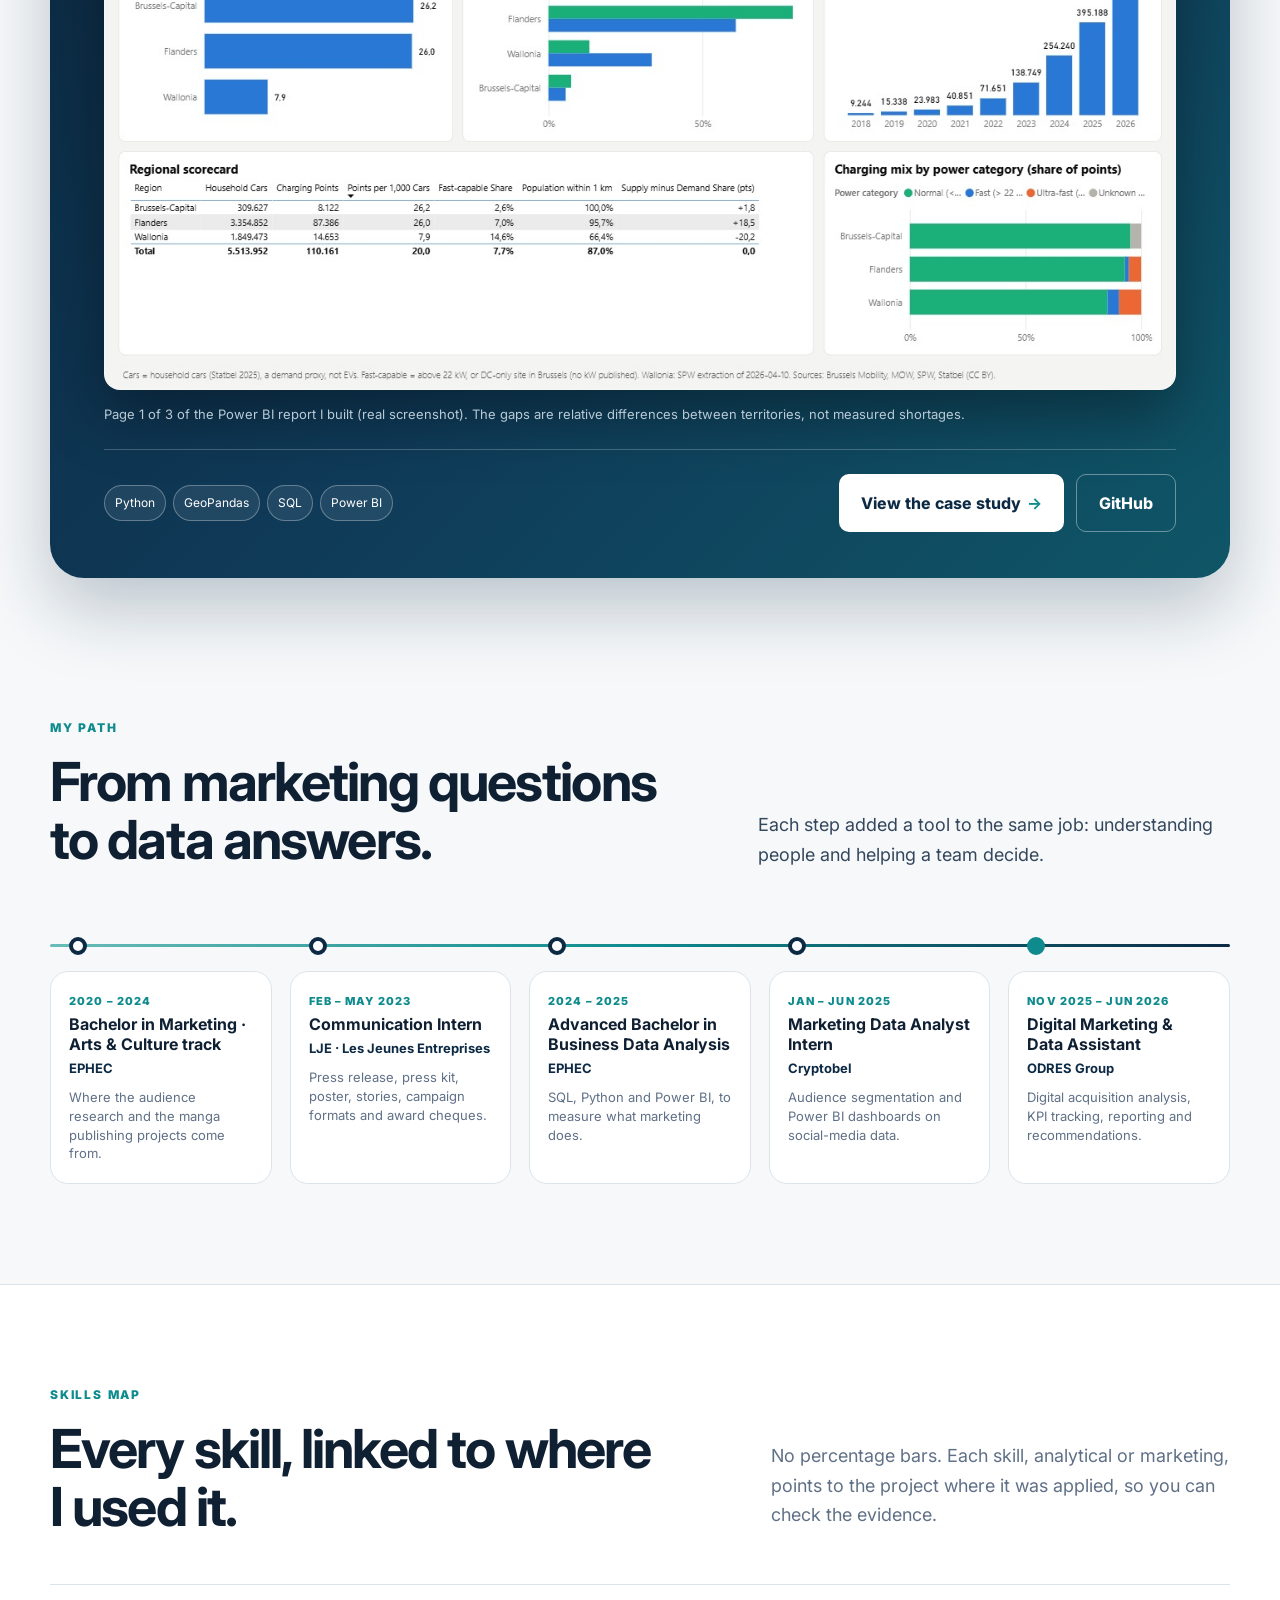
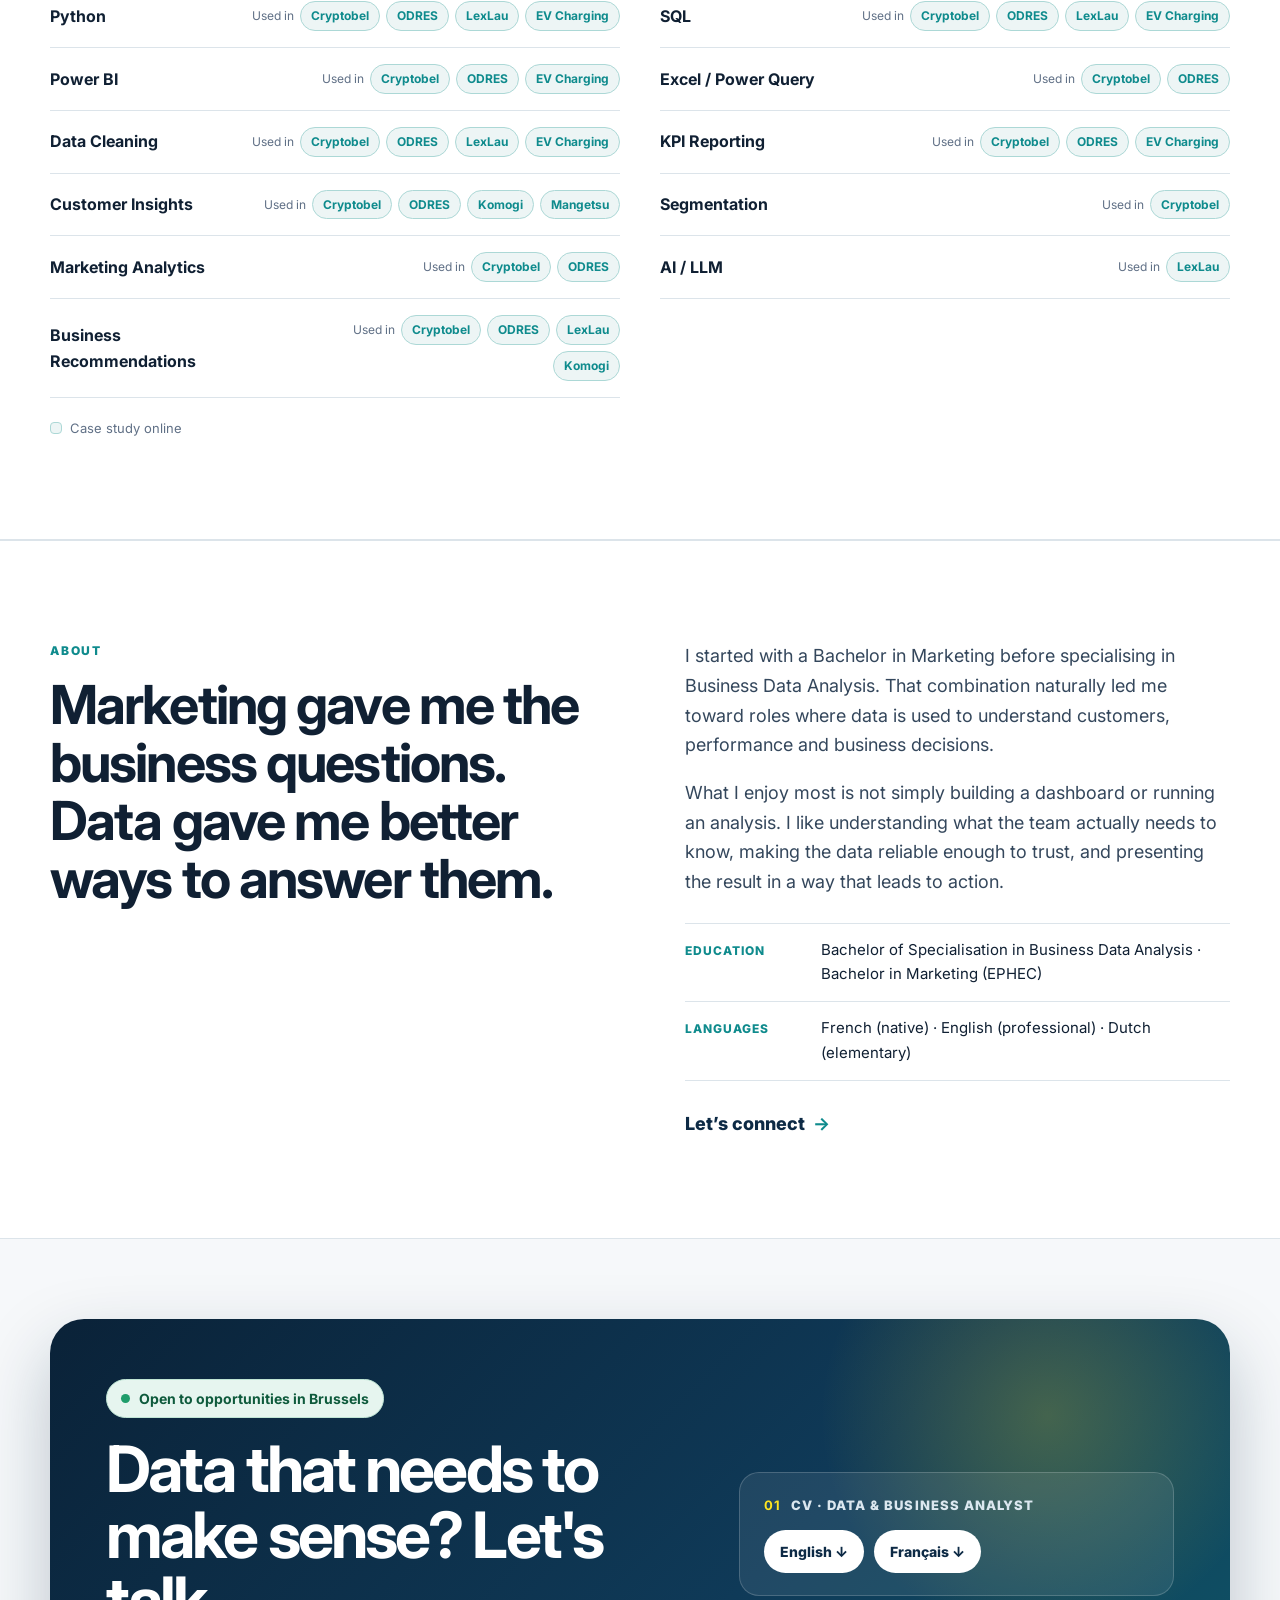
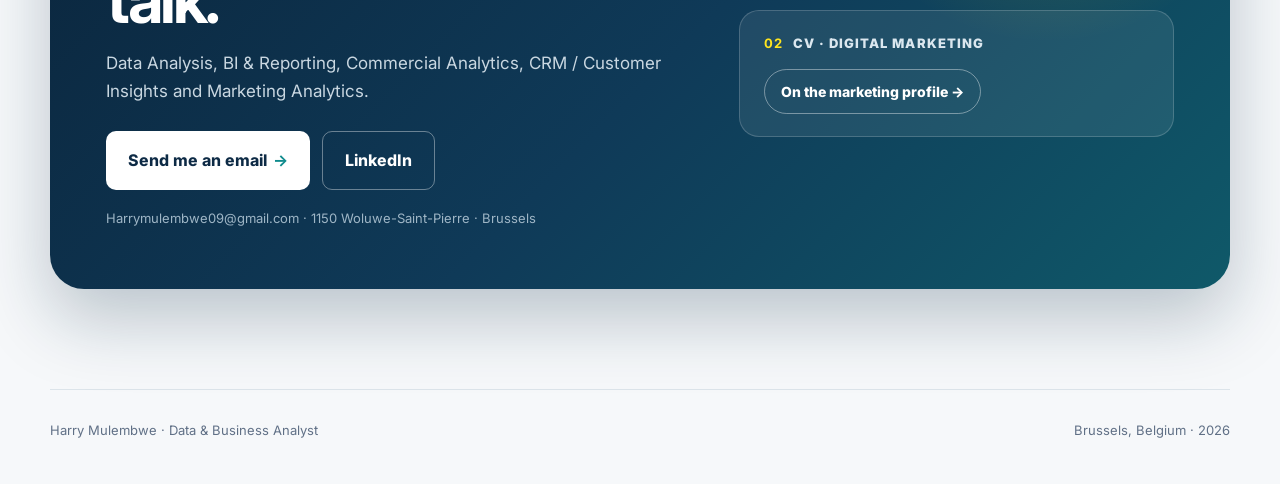
==== commit 4dda1e8a: "Positioning: one hybrid profile (Marketing · Digital · Data), projects index, nature labels - Landin" ====
--- a/data/index.html
+++ b/data/index.html
@@ -4,7 +4,7 @@
   <meta charset="utf-8" />
   <meta name="viewport" content="width=device-width, initial-scale=1" />
   <title data-i18n="data.metaTitle">Data &amp; Business Analyst | Harry Mulembwe</title>
-  <meta name="description" content="Data & Business Analyst in Brussels: Power BI, SQL, Excel and Python applied to customer, marketing and business questions. Three professional case studies and one personal open-data project, with evidence." data-i18n-attr="content:data.metaDesc" />
+  <meta name="description" content="Data & Business Analyst in Brussels: Power BI, SQL, Excel and Python applied to customer, marketing and business questions. Three case studies and one personal open-data project and one personal open-data project, with evidence." data-i18n-attr="content:data.metaDesc" />
   <meta name="theme-color" content="#0d2a45" />
   <link rel="canonical" href="https://harry-mulembwe.vercel.app/data/" />
   <link rel="alternate" hreflang="en" href="https://harry-mulembwe.vercel.app/data/?lang=en" />
@@ -15,7 +15,7 @@
   <meta property="og:site_name" content="Harry Mulembwe" />
   <meta property="og:url" content="https://harry-mulembwe.vercel.app/data/" />
   <meta property="og:title" content="Data &amp; Business Analyst | Harry Mulembwe" />
-  <meta property="og:description" content="Data & Business Analyst in Brussels: Power BI, SQL, Excel and Python applied to customer, marketing and business questions. Three professional case studies and one personal open-data project, with evidence." />
+  <meta property="og:description" content="Data & Business Analyst in Brussels: Power BI, SQL, Excel and Python applied to customer, marketing and business questions. Three case studies and one personal open-data project and one personal open-data project, with evidence." />
   <meta property="og:image" content="https://harry-mulembwe.vercel.app/assets/og/og-home.jpg" />
   <meta property="og:image:width" content="1200" />
   <meta property="og:image:height" content="630" />
@@ -25,7 +25,7 @@
   <meta property="og:locale:alternate" content="nl_BE" />
   <meta name="twitter:card" content="summary_large_image" />
   <meta name="twitter:title" content="Data &amp; Business Analyst | Harry Mulembwe" />
-  <meta name="twitter:description" content="Data & Business Analyst in Brussels: Power BI, SQL, Excel and Python applied to customer, marketing and business questions. Three professional case studies and one personal open-data project, with evidence." />
+  <meta name="twitter:description" content="Data & Business Analyst in Brussels: Power BI, SQL, Excel and Python applied to customer, marketing and business questions. Three case studies and one personal open-data project and one personal open-data project, with evidence." />
   <meta name="twitter:image" content="https://harry-mulembwe.vercel.app/assets/og/og-home.jpg" />
   <script type="application/ld+json">{"@context": "https://schema.org", "@type": "Person", "name": "Harry Mulembwe", "jobTitle": "Data & Business Analyst", "url": "https://harry-mulembwe.vercel.app/data/", "image": "https://harry-mulembwe.vercel.app/assets/img/harry-mulembwe.jpg", "address": {"@type": "PostalAddress", "addressLocality": "Brussels", "addressCountry": "BE"}, "sameAs": ["https://linkedin.com/in/harry-mulembwe"], "alumniOf": {"@type": "CollegeOrUniversity", "name": "EPHEC"}, "knowsAbout": ["Power BI", "DAX", "SQL", "Excel", "Power Query", "Python", "Data analysis", "Business intelligence", "KPI reporting", "Customer segmentation"], "knowsLanguage": ["fr", "en", "nl"]}</script>
   <link rel="icon" href="../assets/favicon.svg" type="image/svg+xml" />
@@ -85,7 +85,7 @@
           <dl class="lp-facts">
             <div><dt data-count="4">4</dt><dd data-i18n="dp.f1">case studies with evidence</dd></div>
             <div><dt data-count="4">4</dt><dd data-i18n="dp.f2">core tools: Power BI, SQL, Excel, Python</dd></div>
-            <div><dt data-count="3">3</dt><dd data-i18n="dp.f3">experiences: Cryptobel, ODRES Group, LexLau</dd></div>
+            <div><dt data-count="3">3</dt><dd data-i18n="dp.f3">organisations: Cryptobel, ODRES Group, LexLau</dd></div>
           </dl>
         </div>
         <div class="mkp-orbit" aria-hidden="true">
@@ -168,7 +168,7 @@
           </div>
         </div>
         <div class="fam-copy">
-          <p data-i18n="pr.p">Three professional experiences, each presented as a case study: the problem, the data work, the decisions and the evidence.</p>
+          <p data-i18n="pr.p">Two professional experiences and a final-year thesis with a partner organisation, each presented as a case study: the problem, the data work, the decisions and the evidence. Plus one personal open-data project below.</p>
           <ul class="mk-bridge" aria-label="Tools" data-i18n-attr="aria-label:pr.toolsL">
             <li>Power BI</li><li>SQL</li><li>Python</li><li>Excel</li><li data-i18n="pr.b5">Business recommendations</li>
           </ul>
@@ -179,7 +179,7 @@
         <article class="project-card featured reveal" style="--i:0">
           <div class="project-top">
             <span class="project-number">01</span>
-            <span class="project-status live" data-i18n="st.live">Case study live</span>
+            <span class="project-status nature" data-i18n="nt.1">Final-year thesis · partner: Cryptobel</span>
           </div>
           <a class="project-visual thumb" href="../projects/cryptobel/index.html" aria-label="Cryptobel case study">
             <img src="../projects/cryptobel/proof/01-social-media-overview.jpg" alt="Power BI dashboard from the Cryptobel project" onerror="this.parentNode.classList.add('no-img');this.remove()" />
@@ -210,7 +210,7 @@
         <article class="project-card reveal" style="--i:1">
           <div class="project-top">
             <span class="project-number">02</span>
-            <span class="project-status live" data-i18n="st.live">Case study live</span>
+            <span class="project-status nature" data-i18n="nt.2">Professional experience · ODRES Group</span>
           </div>
           <a class="project-visual thumb" href="../projects/odres/index.html" aria-label="ODRES case study">
             <img src="../projects/odres/proof/powerbi_01_executive_overview.jpg" alt="Power BI report from the ODRES case study (synthetic data)" onerror="this.parentNode.classList.add('no-img');this.remove()" />
@@ -238,7 +238,7 @@
         <article class="project-card reveal" style="--i:2">
           <div class="project-top">
             <span class="project-number">03</span>
-            <span class="project-status live" data-i18n="st.live">Case study live</span>
+            <span class="project-status nature" data-i18n="nt.3">Internship · LexLau</span>
           </div>
           <a class="project-visual thumb" href="../projects/lexlau/index.html" aria-label="LexLau / Klavis case study">
             <img src="../projects/lexlau/proof/thumb_dashboard.jpg" alt="AI workflow demo dashboard from the LexLau case study (synthetic data)" onerror="this.parentNode.classList.add('no-img');this.remove()" />
--- a/styles.css
+++ b/styles.css
@@ -881,3 +881,48 @@
 /* the extra nav link only where the desktop nav has room for it */
 @media(min-width:951px) and (max-width:1260px){.dp .nav a[href="#personal"]{display:none}}
 @media(prefers-reduced-motion:reduce){.pp-shot img,.pp-foot .light-btn b{transition:none}.pp-shot:hover img{transform:none}}
+
+/* ===== Projects index and selected work ===== */
+.pj-section{padding-top:70px}
+.pj .pj-head{padding-top:50px}
+.pj-head .gateway-head{max-width:900px}
+.pj-head .hero-name{margin:0 0 16px;font-size:13px}
+.pj-filters{display:flex;flex-wrap:wrap;gap:8px;margin:28px 0 30px}
+.pj-filters button{display:inline-flex;align-items:center;gap:8px;padding:10px 16px;border-radius:999px;border:1px solid var(--line);background:#fff;font:inherit;font-weight:750;font-size:14px;color:var(--navy);cursor:pointer;transition:background .2s,color .2s,border-color .2s,transform .2s}
+.pj-filters button i{font-style:normal;font-size:12px;font-weight:700;color:var(--muted)}
+.pj-filters button:hover{border-color:var(--navy);transform:translateY(-1px)}
+.pj-filters button.is-on{background:var(--navy);color:#fff;border-color:var(--navy)}
+.pj-filters button.is-on i{color:#ffe51f}
+.pj-grid{display:grid;grid-template-columns:repeat(2,1fr);gap:22px}
+.pj-card{display:grid;grid-template-rows:auto 1fr;border:1px solid var(--line);border-radius:22px;background:#fff;overflow:hidden;transition:transform .35s cubic-bezier(.2,.8,.2,1),box-shadow .35s,border-color .35s}
+.pj-card:hover{transform:translateY(-6px);box-shadow:0 26px 56px rgba(16,32,51,.13);border-color:var(--teal)}
+.pj-card.is-hidden{display:none}
+.pj-visual{display:block;aspect-ratio:16/9;overflow:hidden;background:var(--soft)}
+.pj-visual img{width:100%;height:100%;object-fit:cover;display:block;transition:transform .8s cubic-bezier(.2,.7,.2,1)}
+.pj-card:hover .pj-visual img{transform:scale(1.04)}
+.pj-body{padding:22px 24px 24px;min-width:0}
+.pj-kicker{display:flex;flex-wrap:wrap;gap:6px 12px;align-items:center;margin:0 0 10px;font-size:11px;font-weight:850;letter-spacing:.09em;text-transform:uppercase;color:var(--teal)}
+.pj-no{color:var(--navy)}
+.pj-no::after{content:"";display:inline-block;width:16px;height:1px;background:var(--line);vertical-align:middle;margin-left:10px}
+.pj-ind{color:var(--muted);font-weight:700}
+.pj-ind::before{content:"·";margin-right:10px;color:var(--line)}
+.pj-cats{display:flex;flex-wrap:wrap;gap:6px;margin:0 0 12px}
+.pj-cats span{font-size:10px;font-weight:850;letter-spacing:.1em;text-transform:uppercase;padding:5px 9px;border-radius:999px;border:1px solid var(--line);color:var(--muted)}
+.pj-cats .c-hybrid{background:var(--navy);color:#fff;border-color:var(--navy)}
+.pj-cats .c-data{background:var(--soft);color:var(--teal);border-color:#acd8d6}
+.pj-cats .c-mkt{background:#fff7c2;color:#6b5a00;border-color:#efdc6a}
+.pj-card h3{margin:0 0 4px;font-size:24px;letter-spacing:-.025em;line-height:1.1}
+.pj-cat{margin:0 0 10px;font-weight:750;color:var(--navy);font-size:15px}
+.pj-desc{margin:0;color:var(--muted);font-size:15px;line-height:1.55}
+.pj-card .mk-figures{margin:16px 0 6px}
+.pj-card .text-link{margin-top:14px;display:inline-block}
+.pj-note{margin:26px 0 0;font-size:13px;color:var(--muted);max-width:720px}
+.sw-grid{grid-template-columns:repeat(4,1fr)}
+.sw-grid .pj-card h3{font-size:20px}
+.sw-grid .pj-desc{font-size:14px}
+.sw-grid .pj-card .mk-figures{display:none}
+.sw-more{margin:28px 0 0;text-align:center}
+.project-status.nature{color:var(--navy);border-color:#c7d3dc;background:#fff;text-transform:uppercase;letter-spacing:.09em;max-width:62%;text-align:right;line-height:1.3}
+@media(max-width:1100px){.sw-grid{grid-template-columns:repeat(2,1fr)}}
+@media(max-width:800px){.pj-grid{grid-template-columns:1fr}.sw-grid{grid-template-columns:1fr}.pj-section{padding-top:50px}}
+@media(prefers-reduced-motion:reduce){.pj-card,.pj-visual img,.pj-filters button{transition:none}}
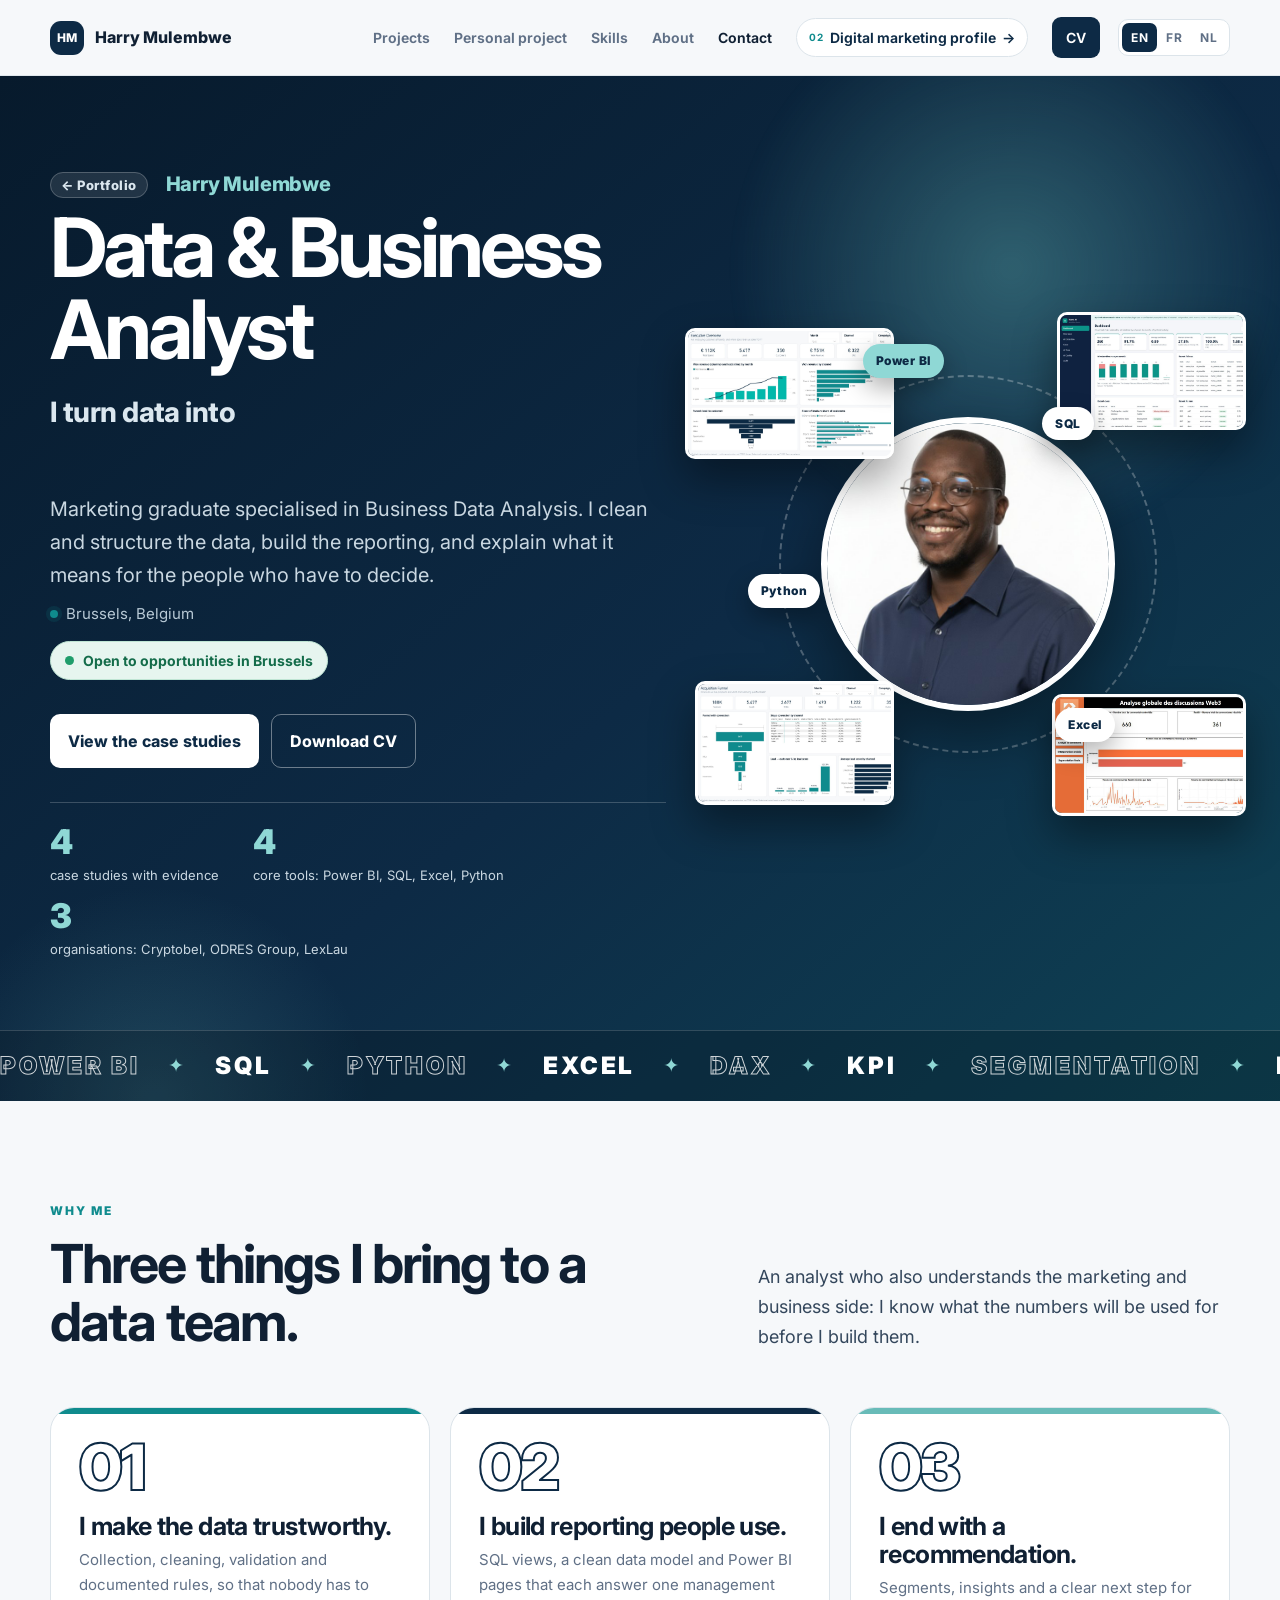
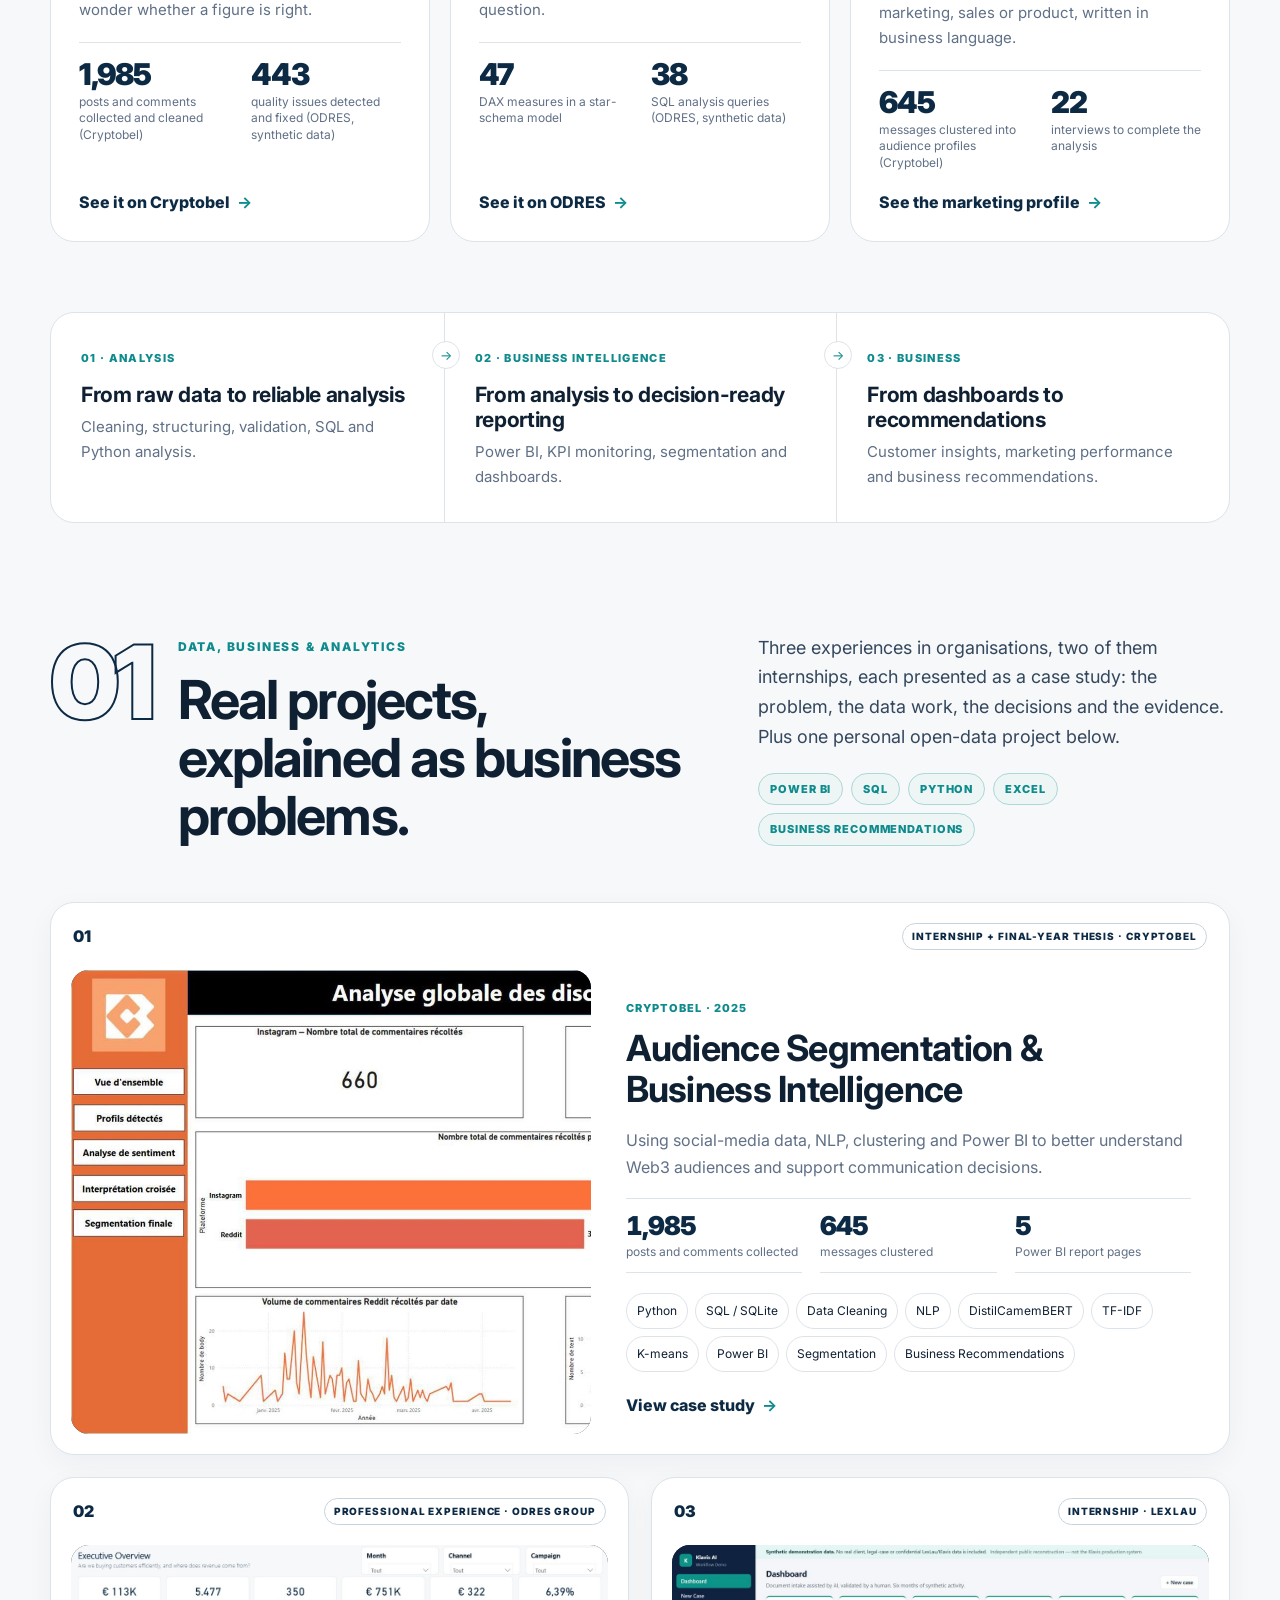
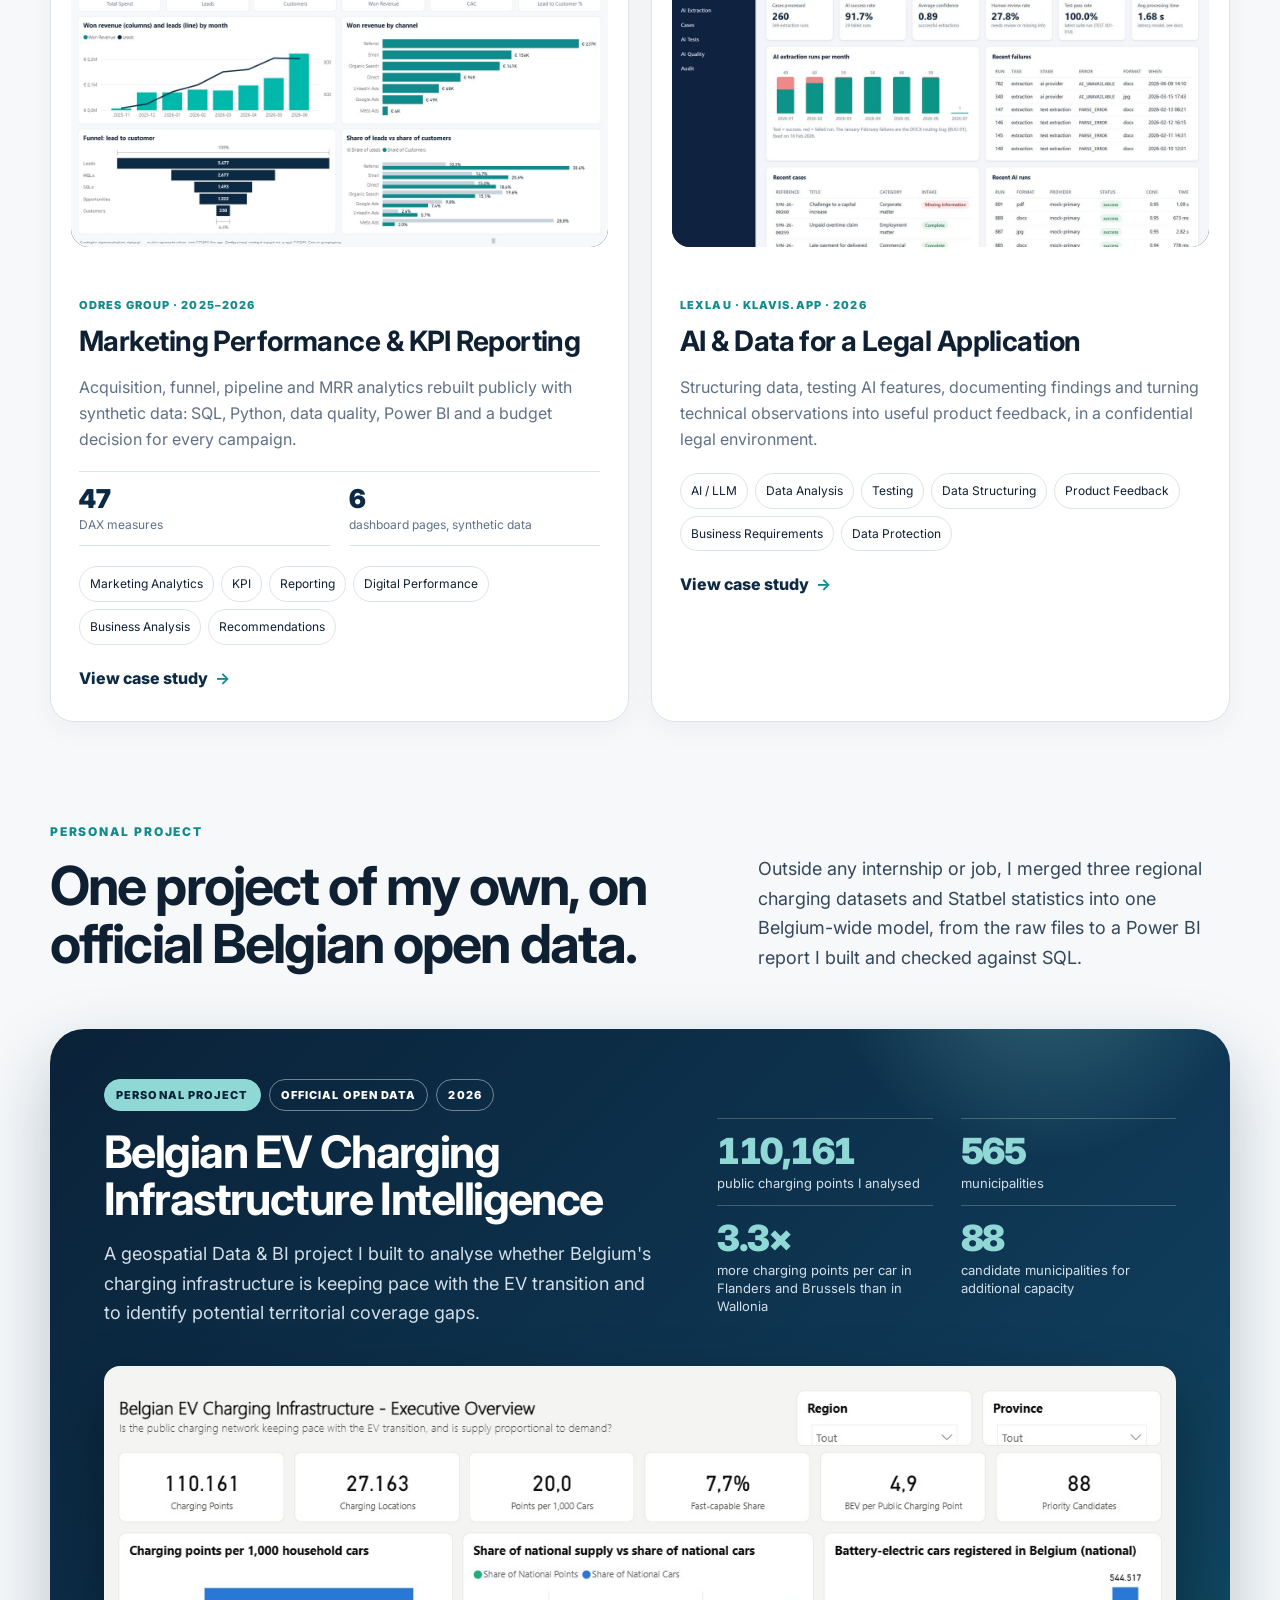
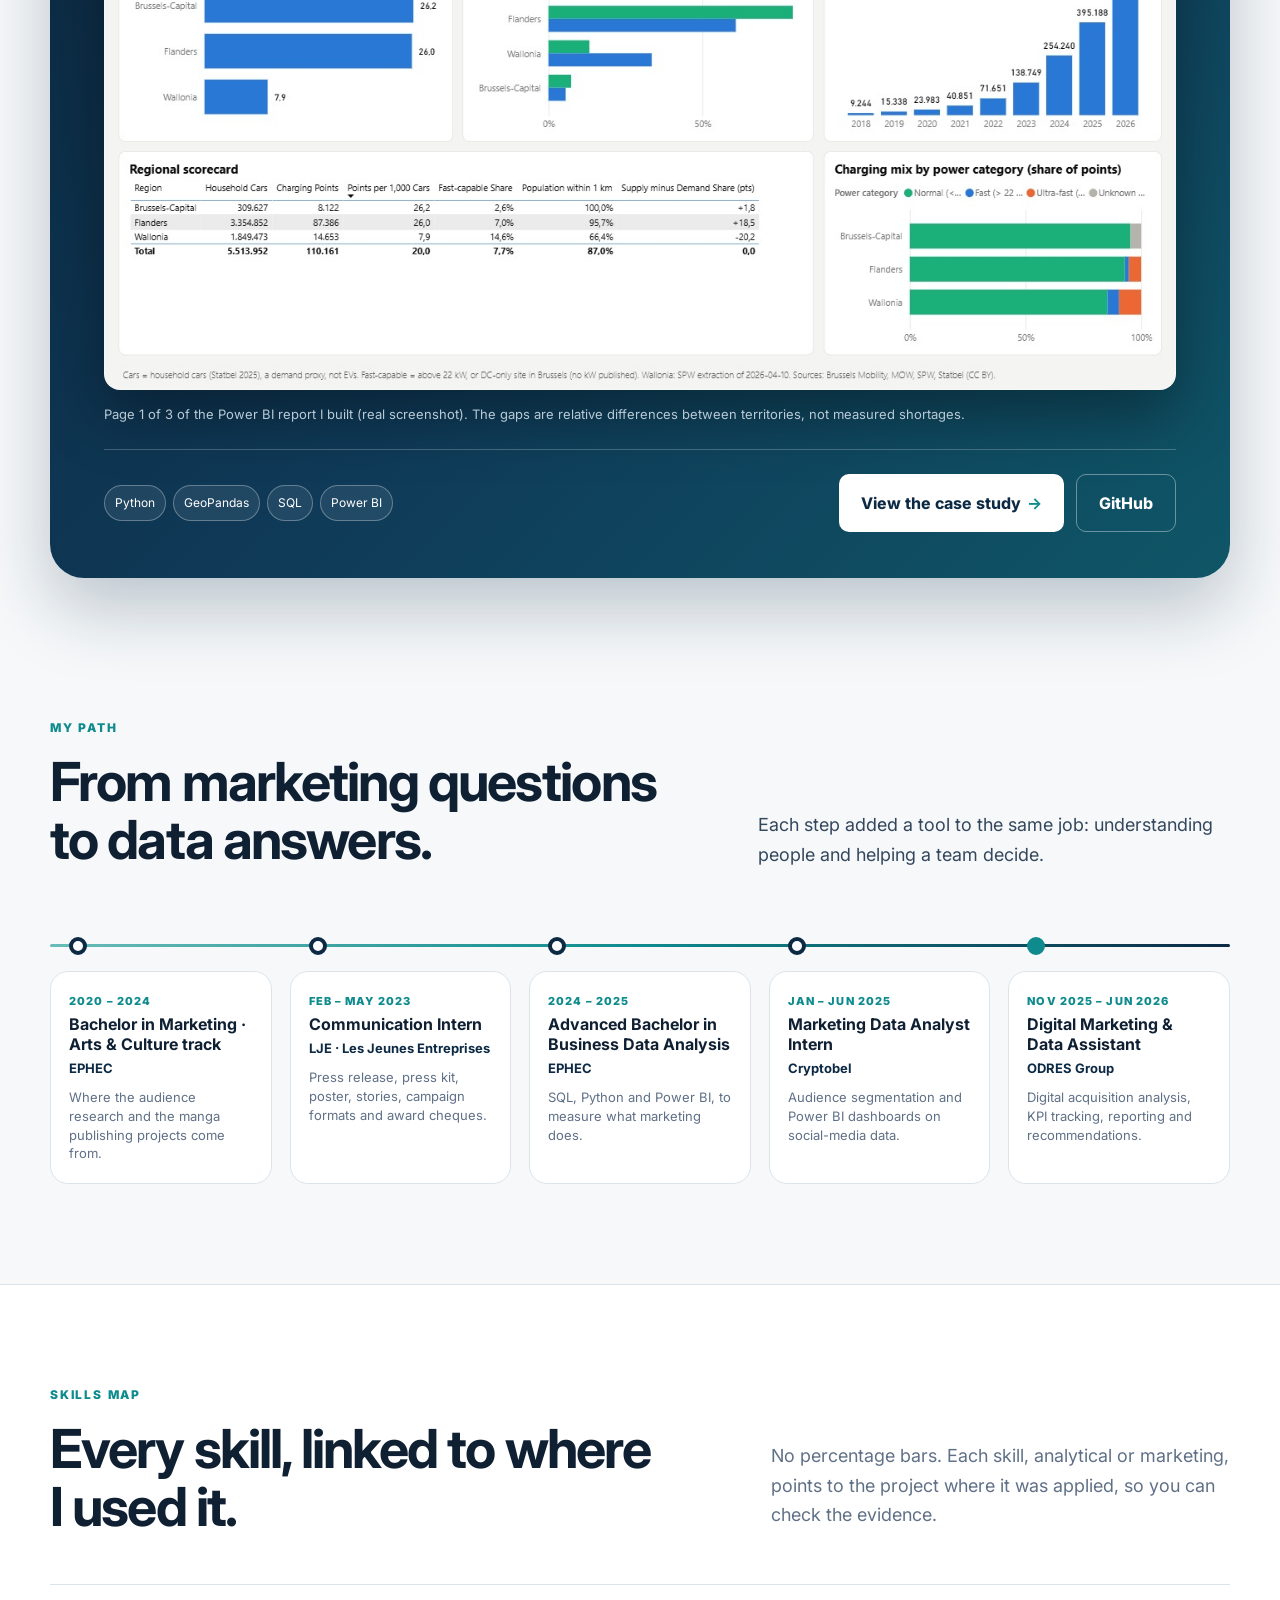
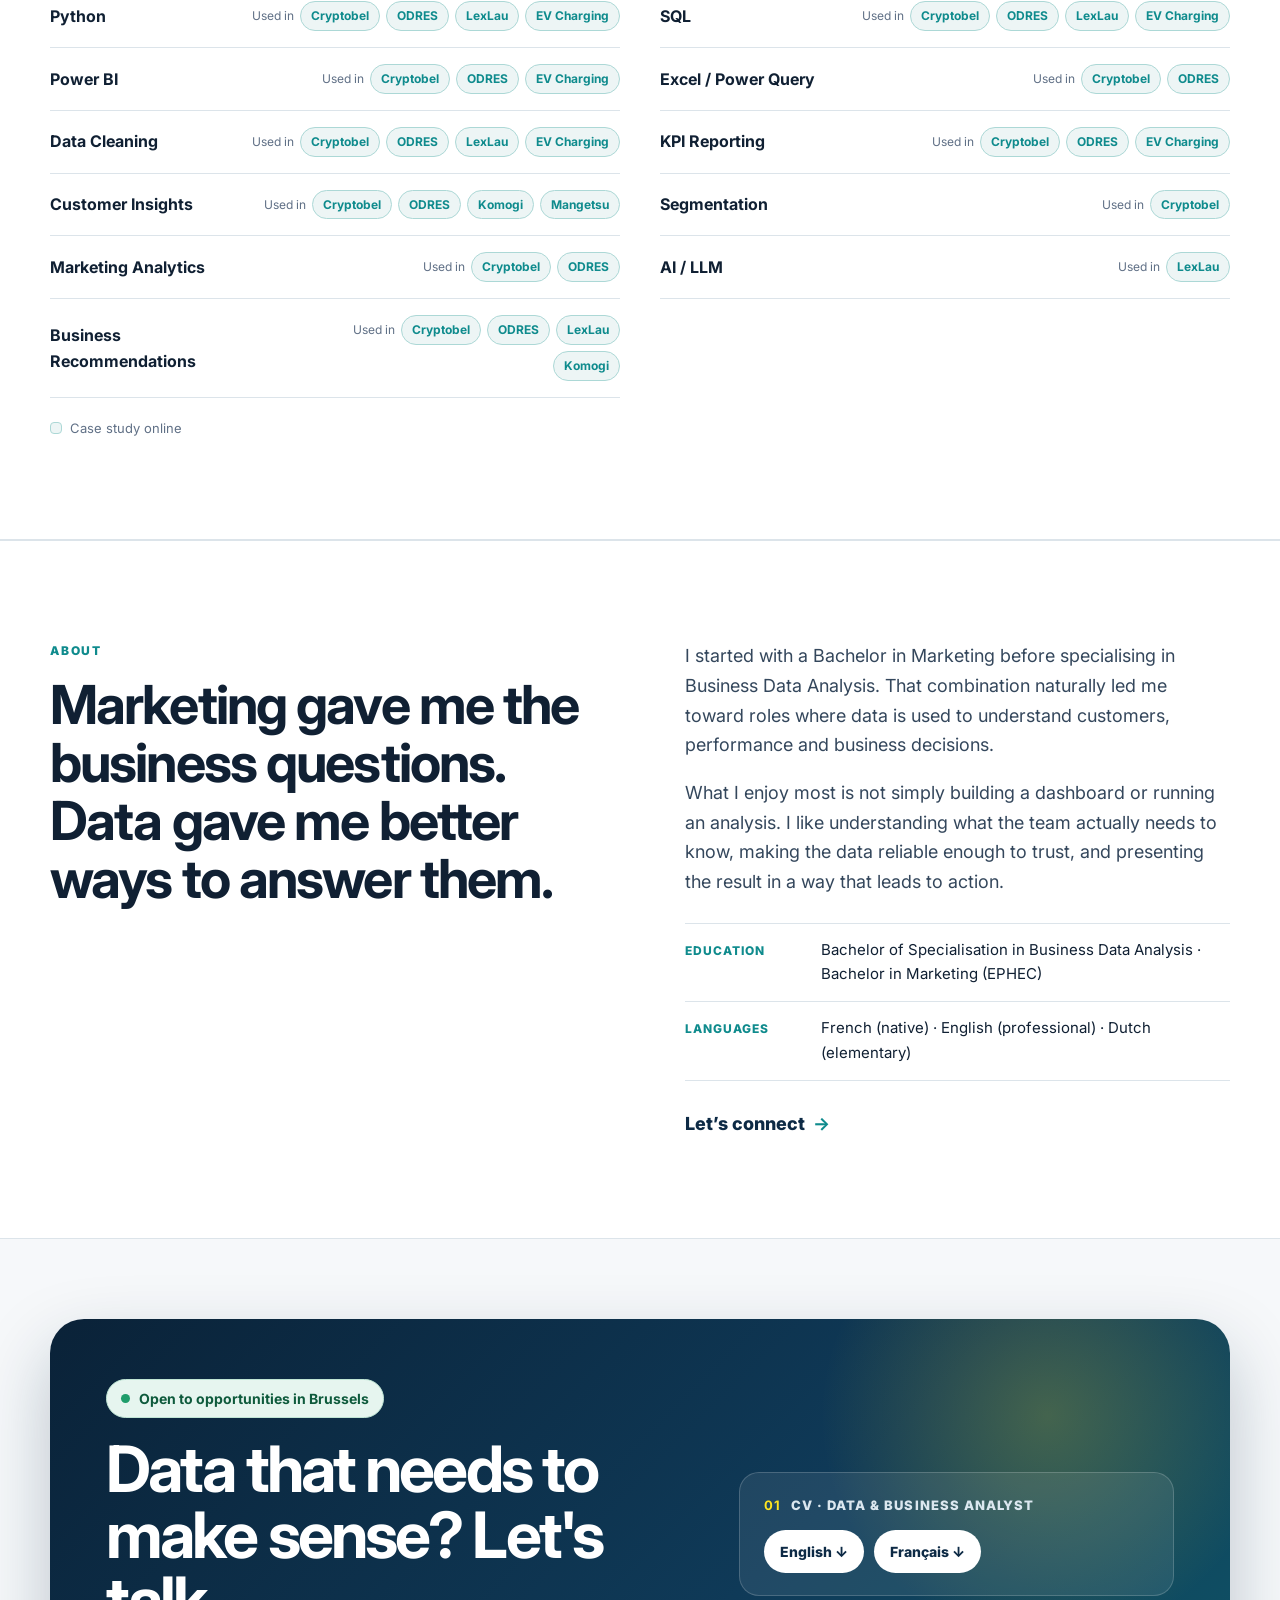
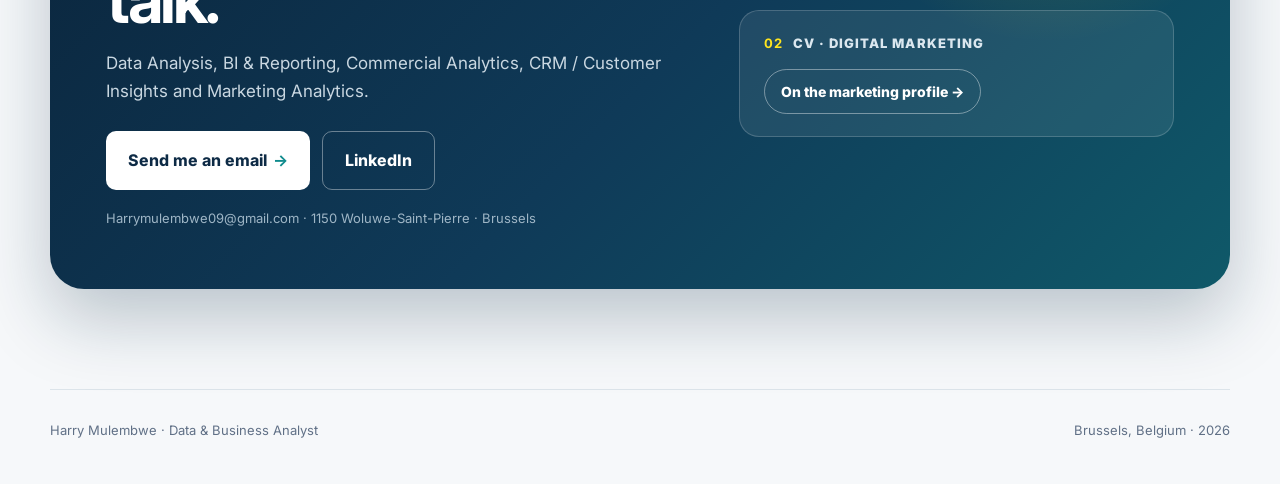
==== commit 814929d6: "Cryptobel: final-year thesis carried out during an internship at Cryptobel, stated on the page and o" ====
--- a/data/index.html
+++ b/data/index.html
@@ -168,7 +168,7 @@
           </div>
         </div>
         <div class="fam-copy">
-          <p data-i18n="pr.p">Two professional experiences and a final-year thesis with a partner organisation, each presented as a case study: the problem, the data work, the decisions and the evidence. Plus one personal open-data project below.</p>
+          <p data-i18n="pr.p">Three experiences in organisations, two of them internships, each presented as a case study: the problem, the data work, the decisions and the evidence. Plus one personal open-data project below.</p>
           <ul class="mk-bridge" aria-label="Tools" data-i18n-attr="aria-label:pr.toolsL">
             <li>Power BI</li><li>SQL</li><li>Python</li><li>Excel</li><li data-i18n="pr.b5">Business recommendations</li>
           </ul>
@@ -179,7 +179,7 @@
         <article class="project-card featured reveal" style="--i:0">
           <div class="project-top">
             <span class="project-number">01</span>
-            <span class="project-status nature" data-i18n="nt.1">Final-year thesis · partner: Cryptobel</span>
+            <span class="project-status nature" data-i18n="nt.1">Internship + final-year thesis · Cryptobel</span>
           </div>
           <a class="project-visual thumb" href="../projects/cryptobel/index.html" aria-label="Cryptobel case study">
             <img src="../projects/cryptobel/proof/01-social-media-overview.jpg" alt="Power BI dashboard from the Cryptobel project" onerror="this.parentNode.classList.add('no-img');this.remove()" />
--- a/assets/common.css
+++ b/assets/common.css
@@ -29,3 +29,6 @@
 }
 h1,h2,h3,blockquote{overflow-wrap:break-word;hyphens:auto}
 .section-heading>*,.about-grid>*,.split>*{min-width:0}
+.is-extra{display:none!important}
+.collapse-btn{display:block;margin:22px auto 0;padding:12px 22px;border-radius:999px;border:1px solid currentColor;background:transparent;color:inherit;font:inherit;font-weight:800;font-size:14px;cursor:pointer;opacity:.85}
+.collapse-btn:hover{opacity:1}
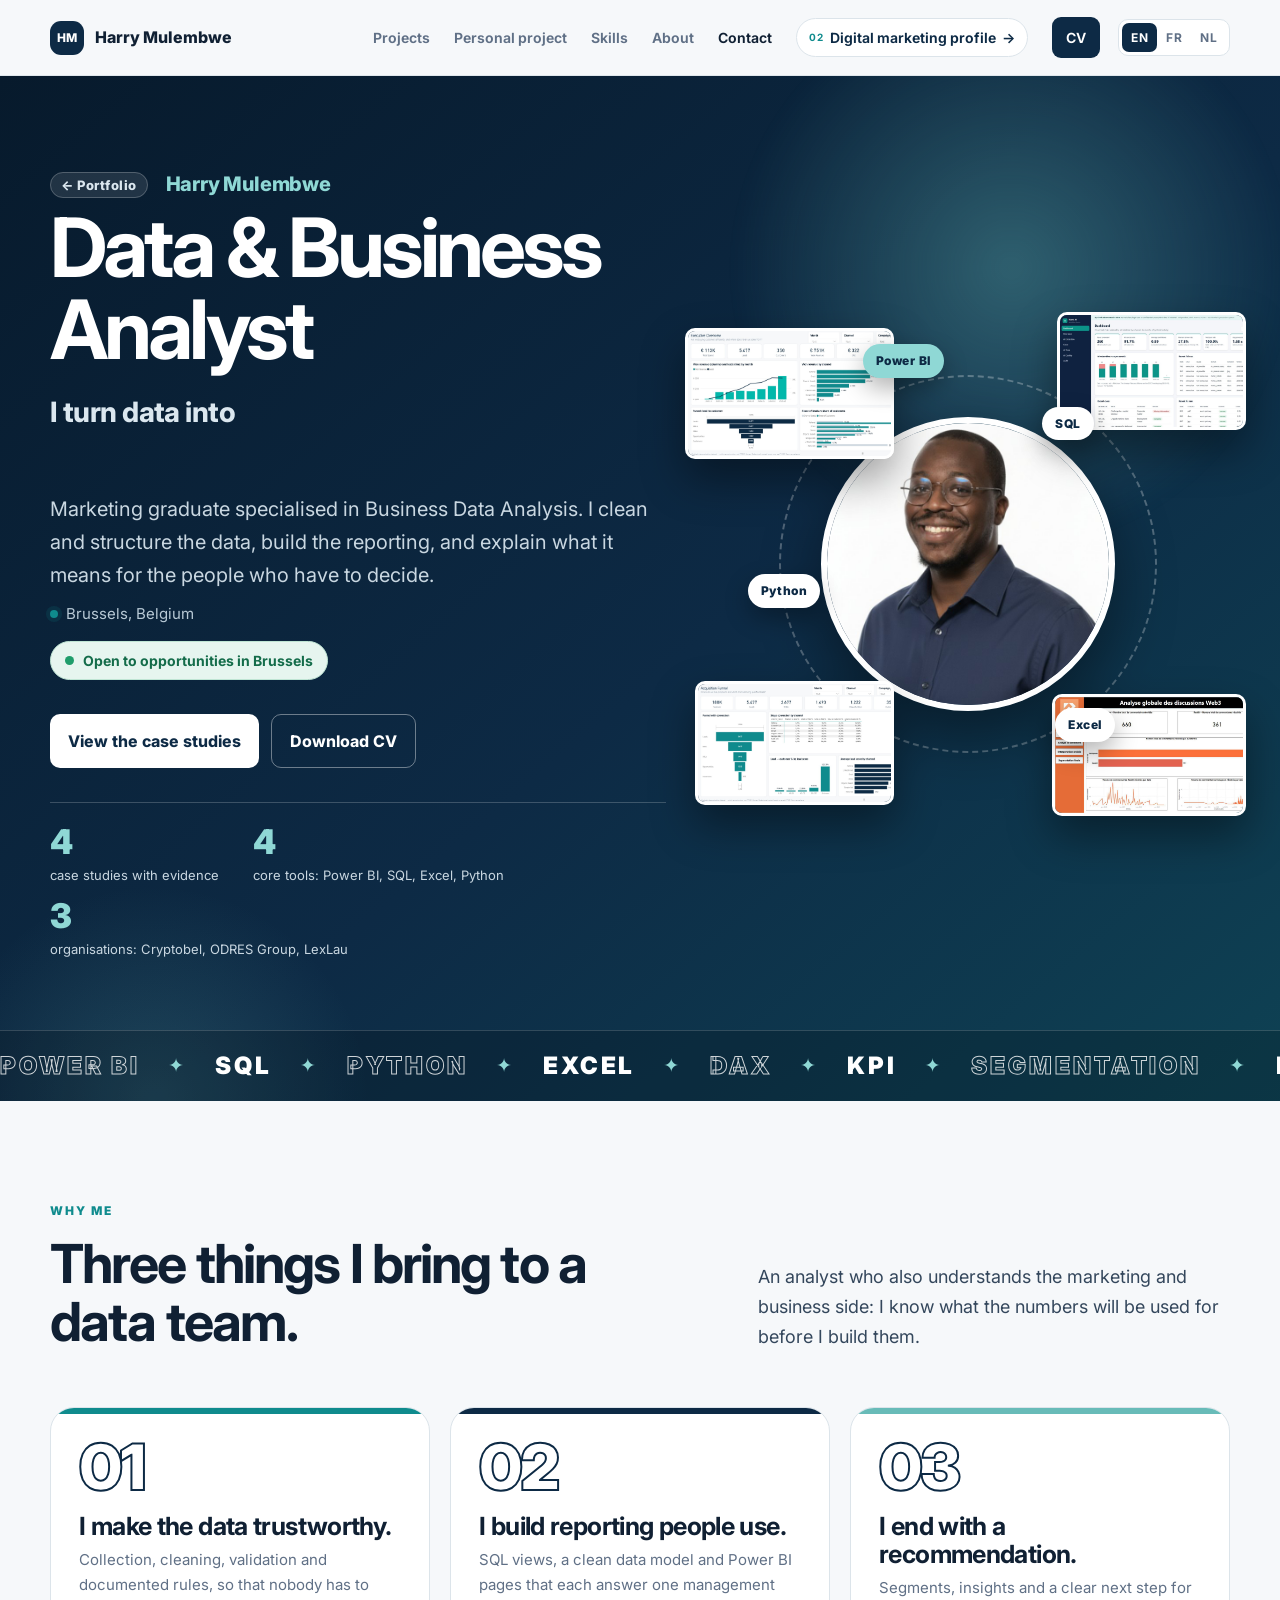
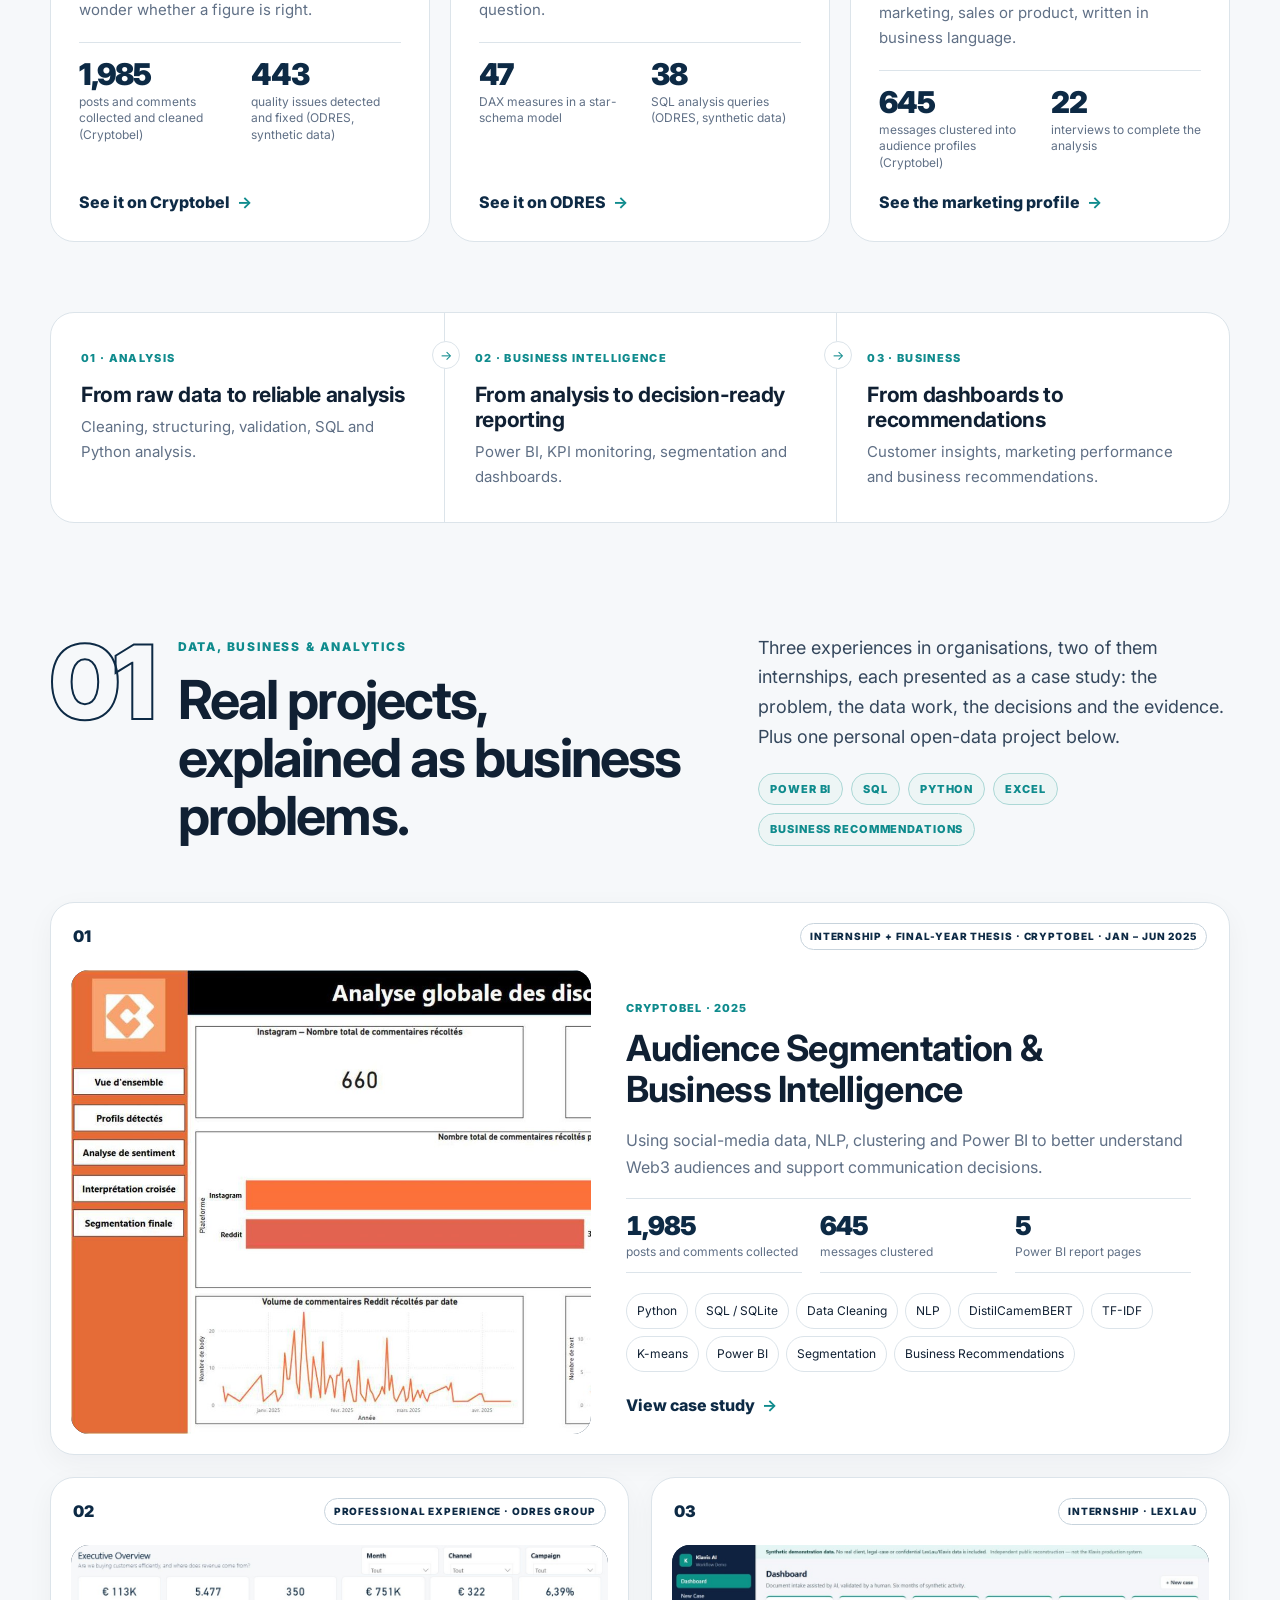
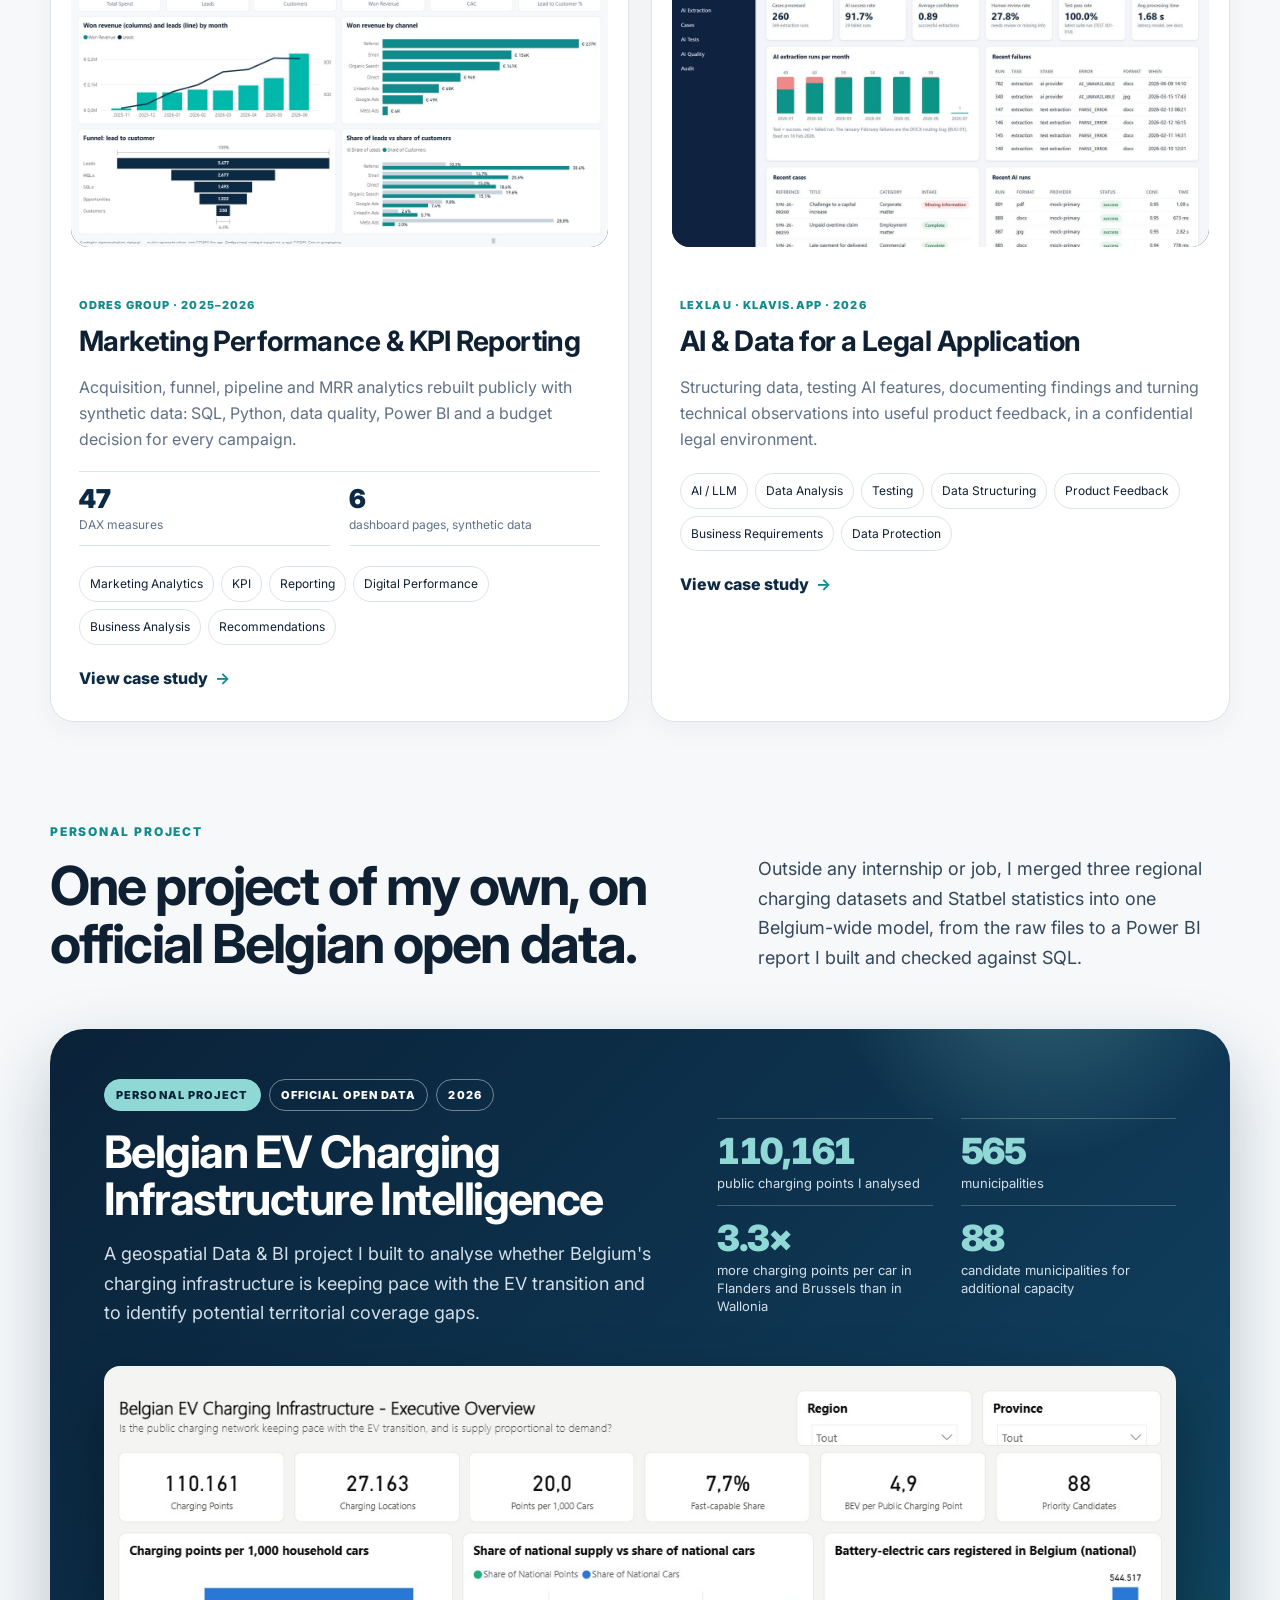
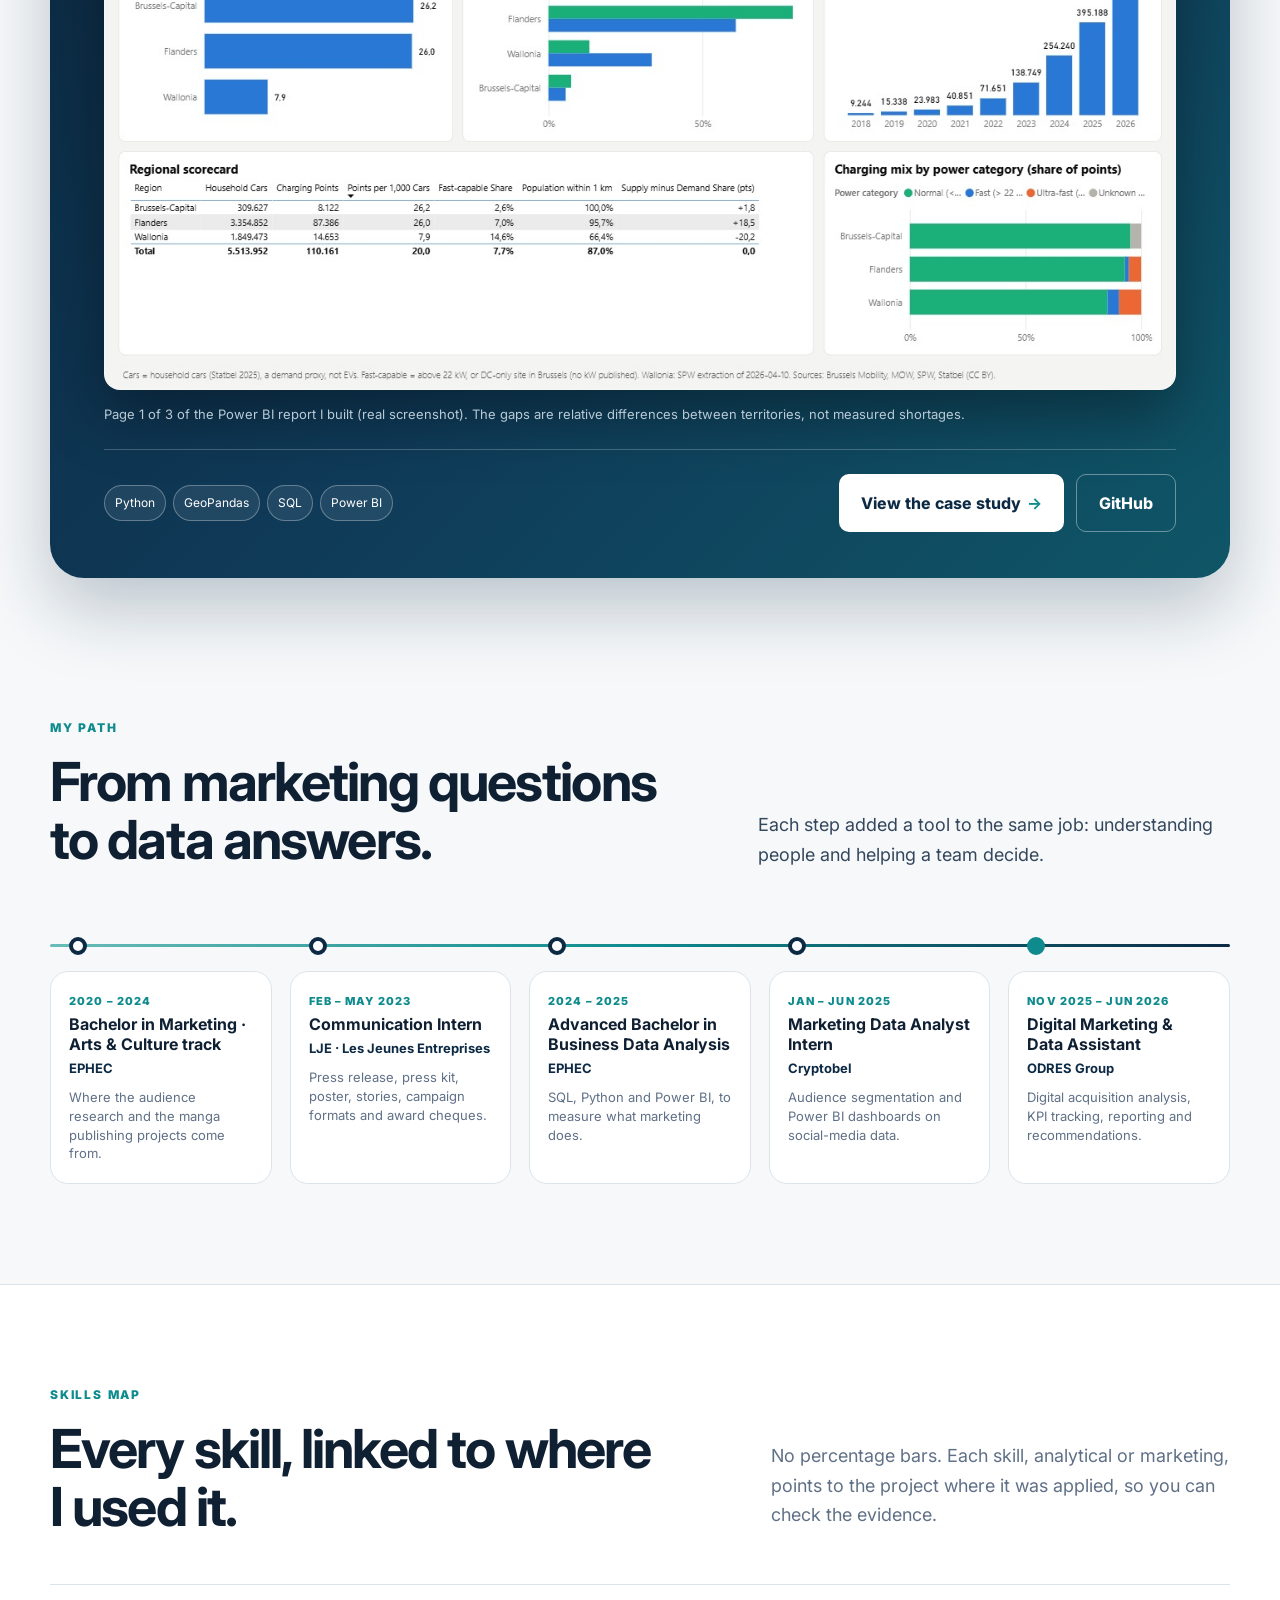
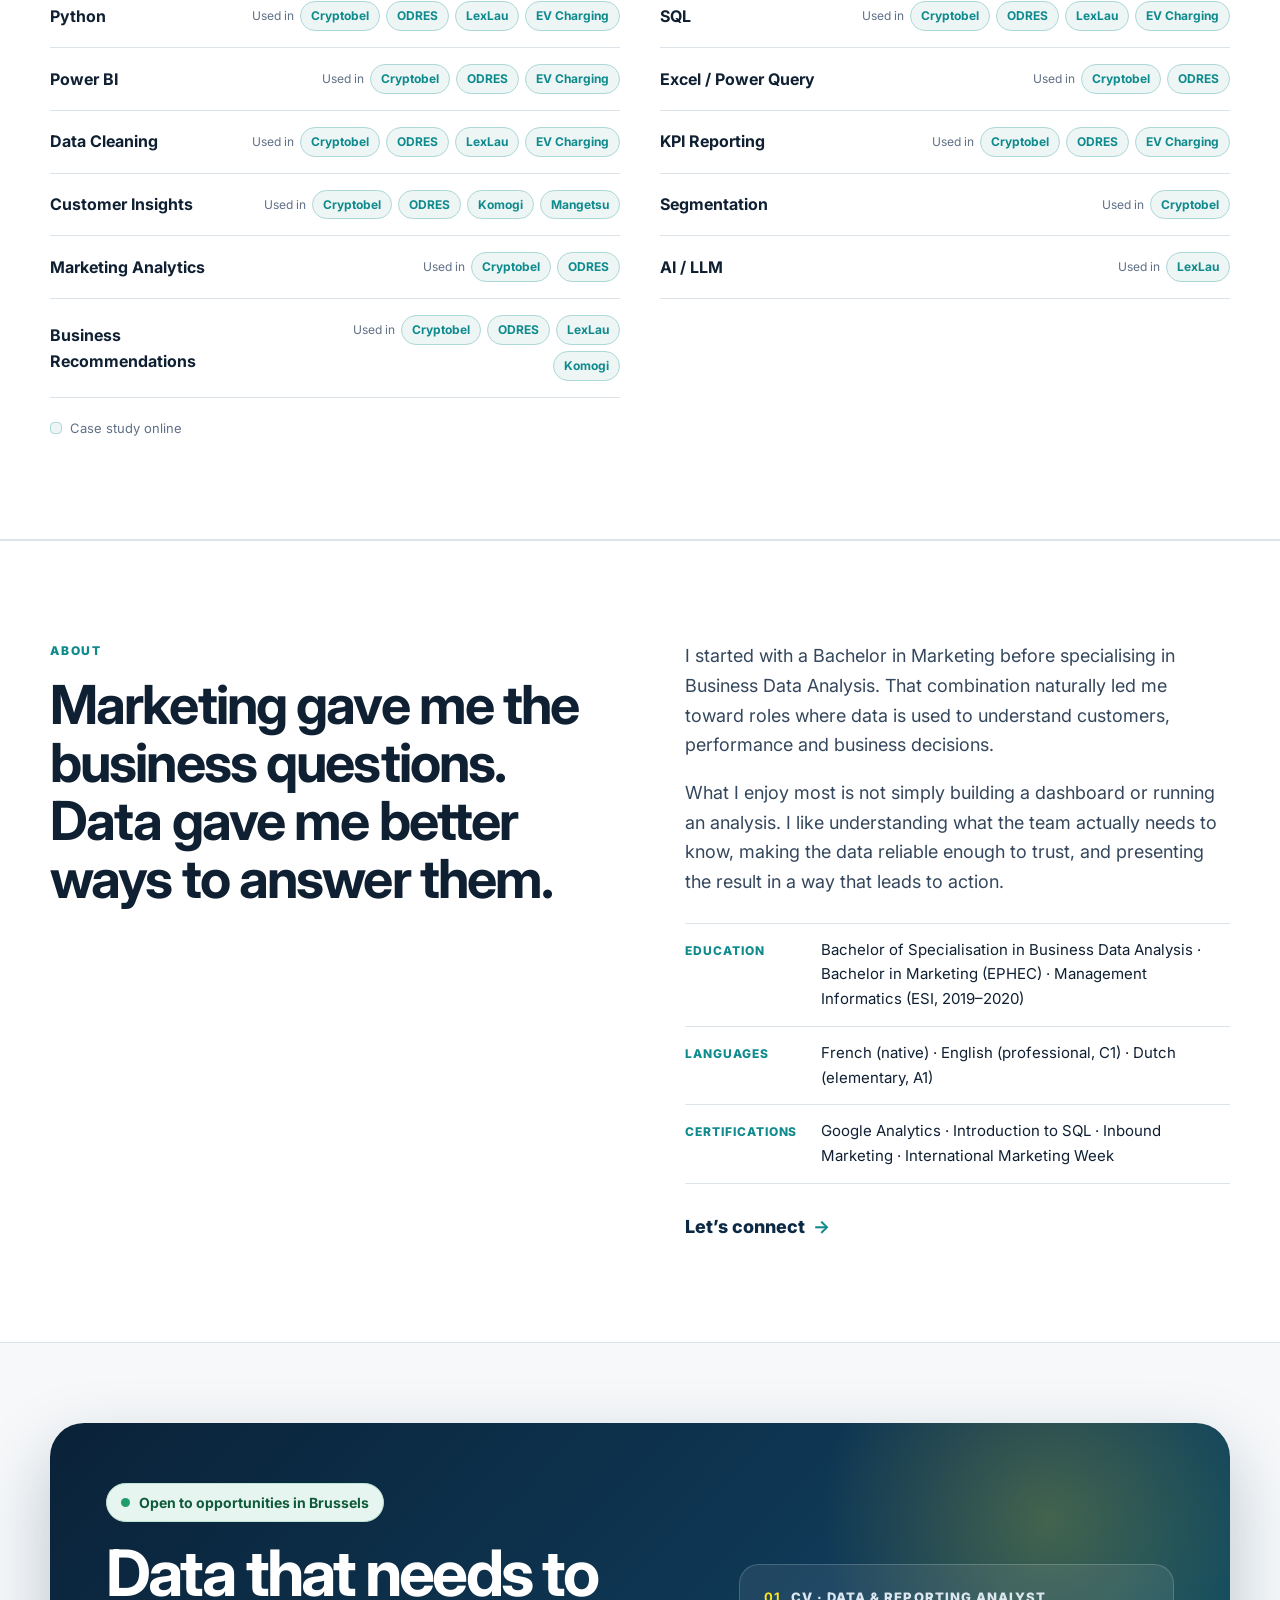
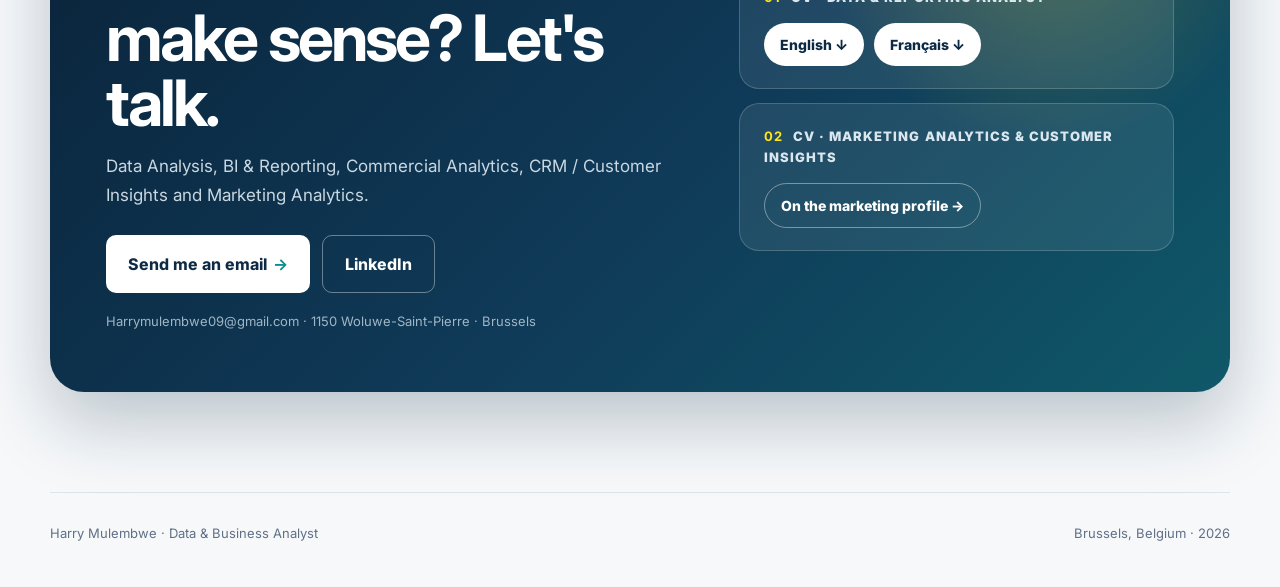
==== commit 1330e8e5: "New CVs: Data & Reporting Analyst and Marketing Analytics & Customer Insights - Four new one-page CV" ====
--- a/data/index.html
+++ b/data/index.html
@@ -57,7 +57,7 @@
         <a href="#about" data-i18n="nav.about">About</a>
         <a href="#contact" data-i18n="nav.contact">Contact</a>
         <a class="nav-switch" href="../marketing/" data-path="mkt"><b>02</b> <span data-i18n="nav.tomkt">Digital marketing profile</span> →</a>
-        <a class="nav-cta" href="../assets/cv/Harry_Mulembwe_CV_EN.pdf" data-i18n-attr="href:cv.href" target="_blank" rel="noopener">CV</a>
+        <a class="nav-cta" href="../assets/cv/Harry_Mulembwe_CV_Data_Reporting_Analyst_EN.pdf" data-i18n-attr="href:cv.href" target="_blank" rel="noopener">CV</a>
       </nav>
       <div class="lang-switch" role="group" aria-label="Language" data-i18n-attr="aria-label:ui.lang">
         <button type="button" data-lang-btn="en" lang="en" title="English" aria-pressed="true">EN</button>
@@ -80,7 +80,7 @@
           <p class="hero-open"><span class="open-dot" aria-hidden="true"></span><span data-i18n="hero.open">Open to opportunities in Brussels</span></p>
           <div class="hero-actions">
             <a class="btn primary" href="#projects" data-i18n="hero.cta1d">View the case studies</a>
-            <a class="btn secondary" href="../assets/cv/Harry_Mulembwe_CV_EN.pdf" data-i18n-attr="href:cv.href" target="_blank" rel="noopener" data-i18n="hero.cta2">Download CV</a>
+            <a class="btn secondary" href="../assets/cv/Harry_Mulembwe_CV_Data_Reporting_Analyst_EN.pdf" data-i18n-attr="href:cv.href" target="_blank" rel="noopener" data-i18n="hero.cta2">Download CV</a>
           </div>
           <dl class="lp-facts">
             <div><dt data-count="4">4</dt><dd data-i18n="dp.f1">case studies with evidence</dd></div>
@@ -179,7 +179,7 @@
         <article class="project-card featured reveal" style="--i:0">
           <div class="project-top">
             <span class="project-number">01</span>
-            <span class="project-status nature" data-i18n="nt.1">Internship + final-year thesis · Cryptobel</span>
+            <span class="project-status nature" data-i18n="nt.1">Internship + final-year thesis · Cryptobel · Jan – Jun 2025</span>
           </div>
           <a class="project-visual thumb" href="../projects/cryptobel/index.html" aria-label="Cryptobel case study">
             <img src="../projects/cryptobel/proof/01-social-media-overview.jpg" alt="Power BI dashboard from the Cryptobel project" onerror="this.parentNode.classList.add('no-img');this.remove()" />
@@ -354,8 +354,9 @@
           <p data-i18n="ab.p1">I started with a Bachelor in Marketing before specialising in Business Data Analysis. That combination naturally led me toward roles where data is used to understand customers, performance and business decisions.</p>
           <p data-i18n="ab.p2">What I enjoy most is not simply building a dashboard or running an analysis. I like understanding what the team actually needs to know, making the data reliable enough to trust, and presenting the result in a way that leads to action.</p>
           <dl class="about-facts">
-            <div><dt data-i18n="ab.eduL">Education</dt><dd data-i18n="ab.edu">Bachelor of Specialisation in Business Data Analysis · Bachelor in Marketing (EPHEC)</dd></div>
-            <div><dt data-i18n="ab.langL">Languages</dt><dd data-i18n="ab.lang">French (native) · English (professional) · Dutch (elementary)</dd></div>
+            <div><dt data-i18n="ab.eduL">Education</dt><dd data-i18n="ab.edu">Bachelor of Specialisation in Business Data Analysis · Bachelor in Marketing (EPHEC) · Management Informatics (ESI, 2019–2020)</dd></div>
+            <div><dt data-i18n="ab.langL">Languages</dt><dd data-i18n="ab.lang">French (native) · English (professional, C1) · Dutch (elementary, A1)</dd></div>
+            <div><dt data-i18n="ab.certL">Certifications</dt><dd>Google Analytics · Introduction to SQL · Inbound Marketing · International Marketing Week</dd></div>
           </dl>
           <a class="text-link" href="#contact" data-i18n="ab.link">Let’s connect <b>→</b></a>
         </div>
@@ -377,11 +378,11 @@
         </div>
         <div class="lp-cv" id="cv">
           <div class="lp-cv-card">
-            <span><b>01</b> <span data-i18n="lp.cvData">CV · Data &amp; Business Analyst</span></span>
-            <div><a href="../assets/cv/Harry_Mulembwe_CV_EN.pdf" target="_blank" rel="noopener" lang="en">English ↓</a><a href="../assets/cv/Harry_Mulembwe_CV_FR.pdf" target="_blank" rel="noopener" lang="fr">Français ↓</a></div>
+            <span><b>01</b> <span data-i18n="lp.cvData">CV · Data &amp; Reporting Analyst</span></span>
+            <div><a href="../assets/cv/Harry_Mulembwe_CV_Data_Reporting_Analyst_EN.pdf" target="_blank" rel="noopener" lang="en">English ↓</a><a href="../assets/cv/Harry_Mulembwe_CV_Data_Reporting_Analyst_FR.pdf" target="_blank" rel="noopener" lang="fr">Français ↓</a></div>
           </div>
           <div class="lp-cv-card alt">
-            <span><b>02</b> <span data-i18n="lp.cvMkt">CV · Digital Marketing</span></span>
+            <span><b>02</b> <span data-i18n="lp.cvMkt">CV · Marketing Analytics &amp; Customer Insights</span></span>
             <div><a href="../marketing/#cv" data-i18n="dx.alt">On the marketing profile →</a></div>
           </div>
         </div>
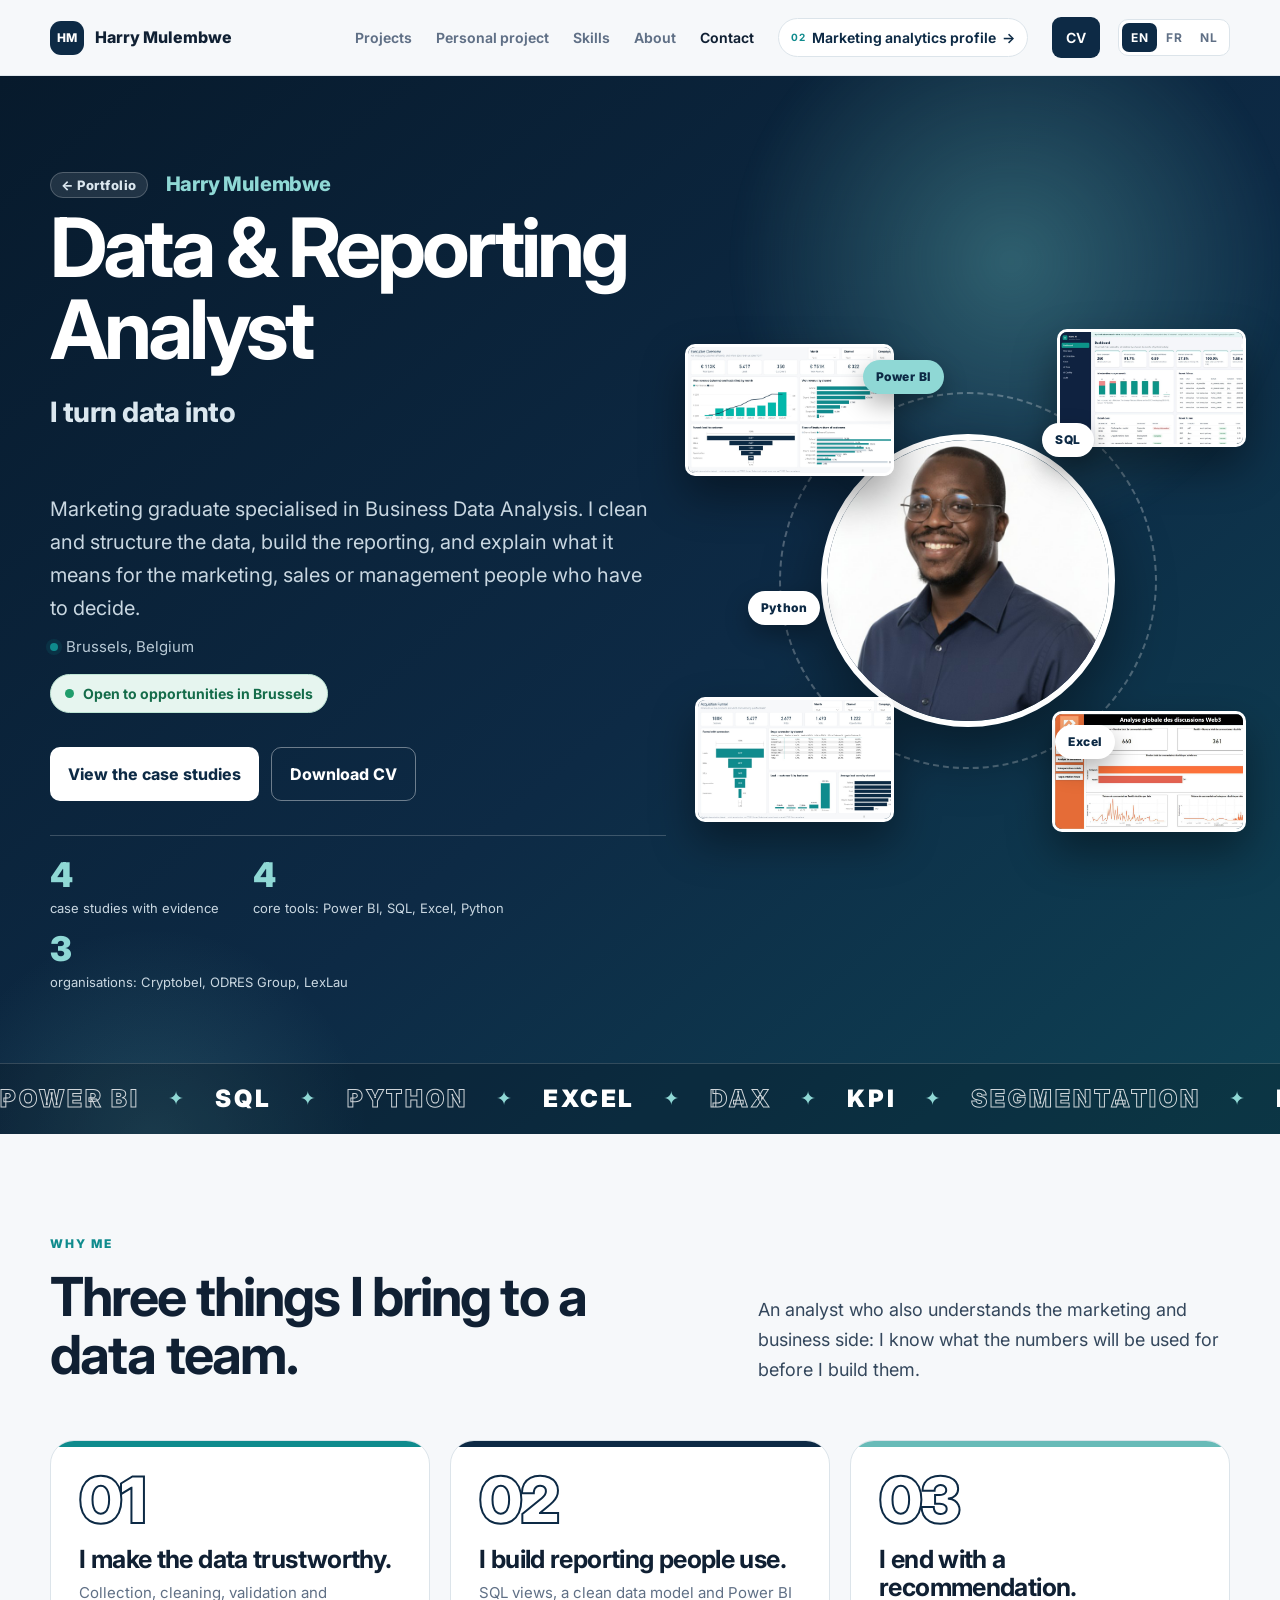
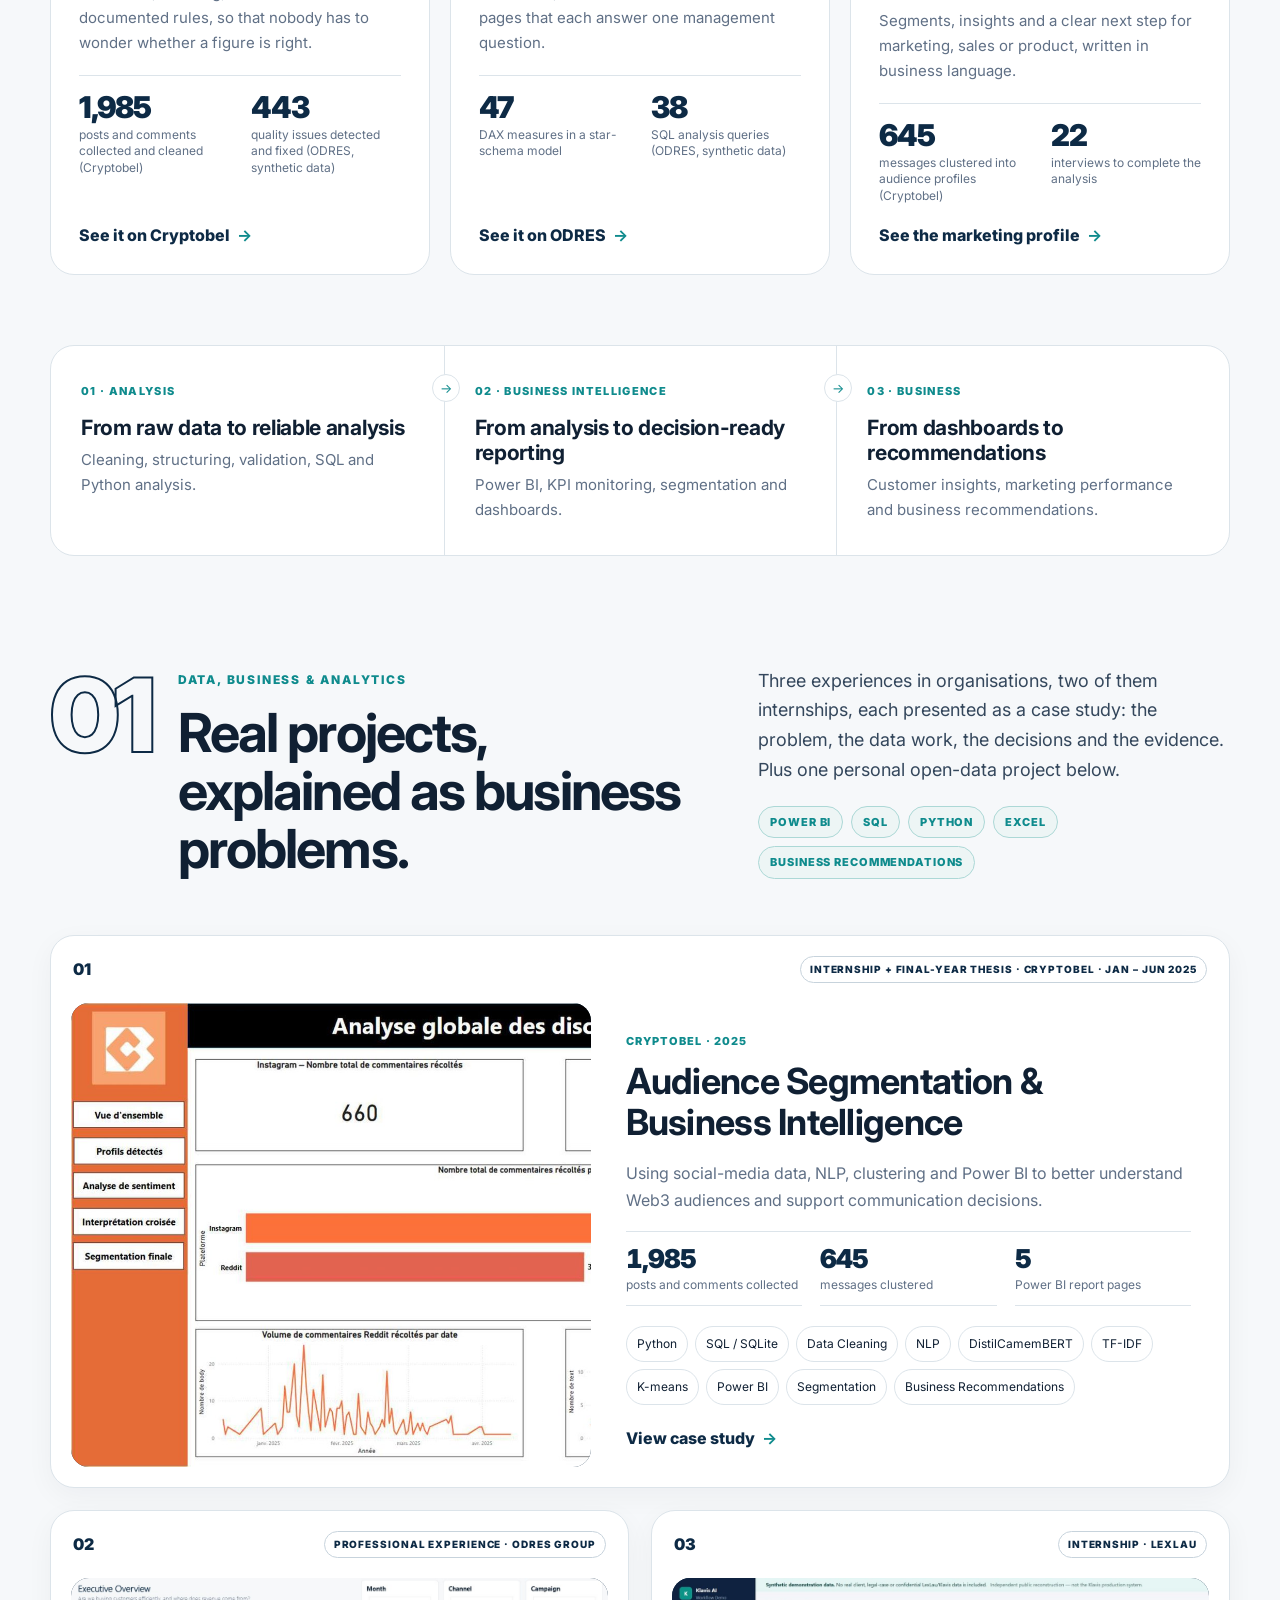
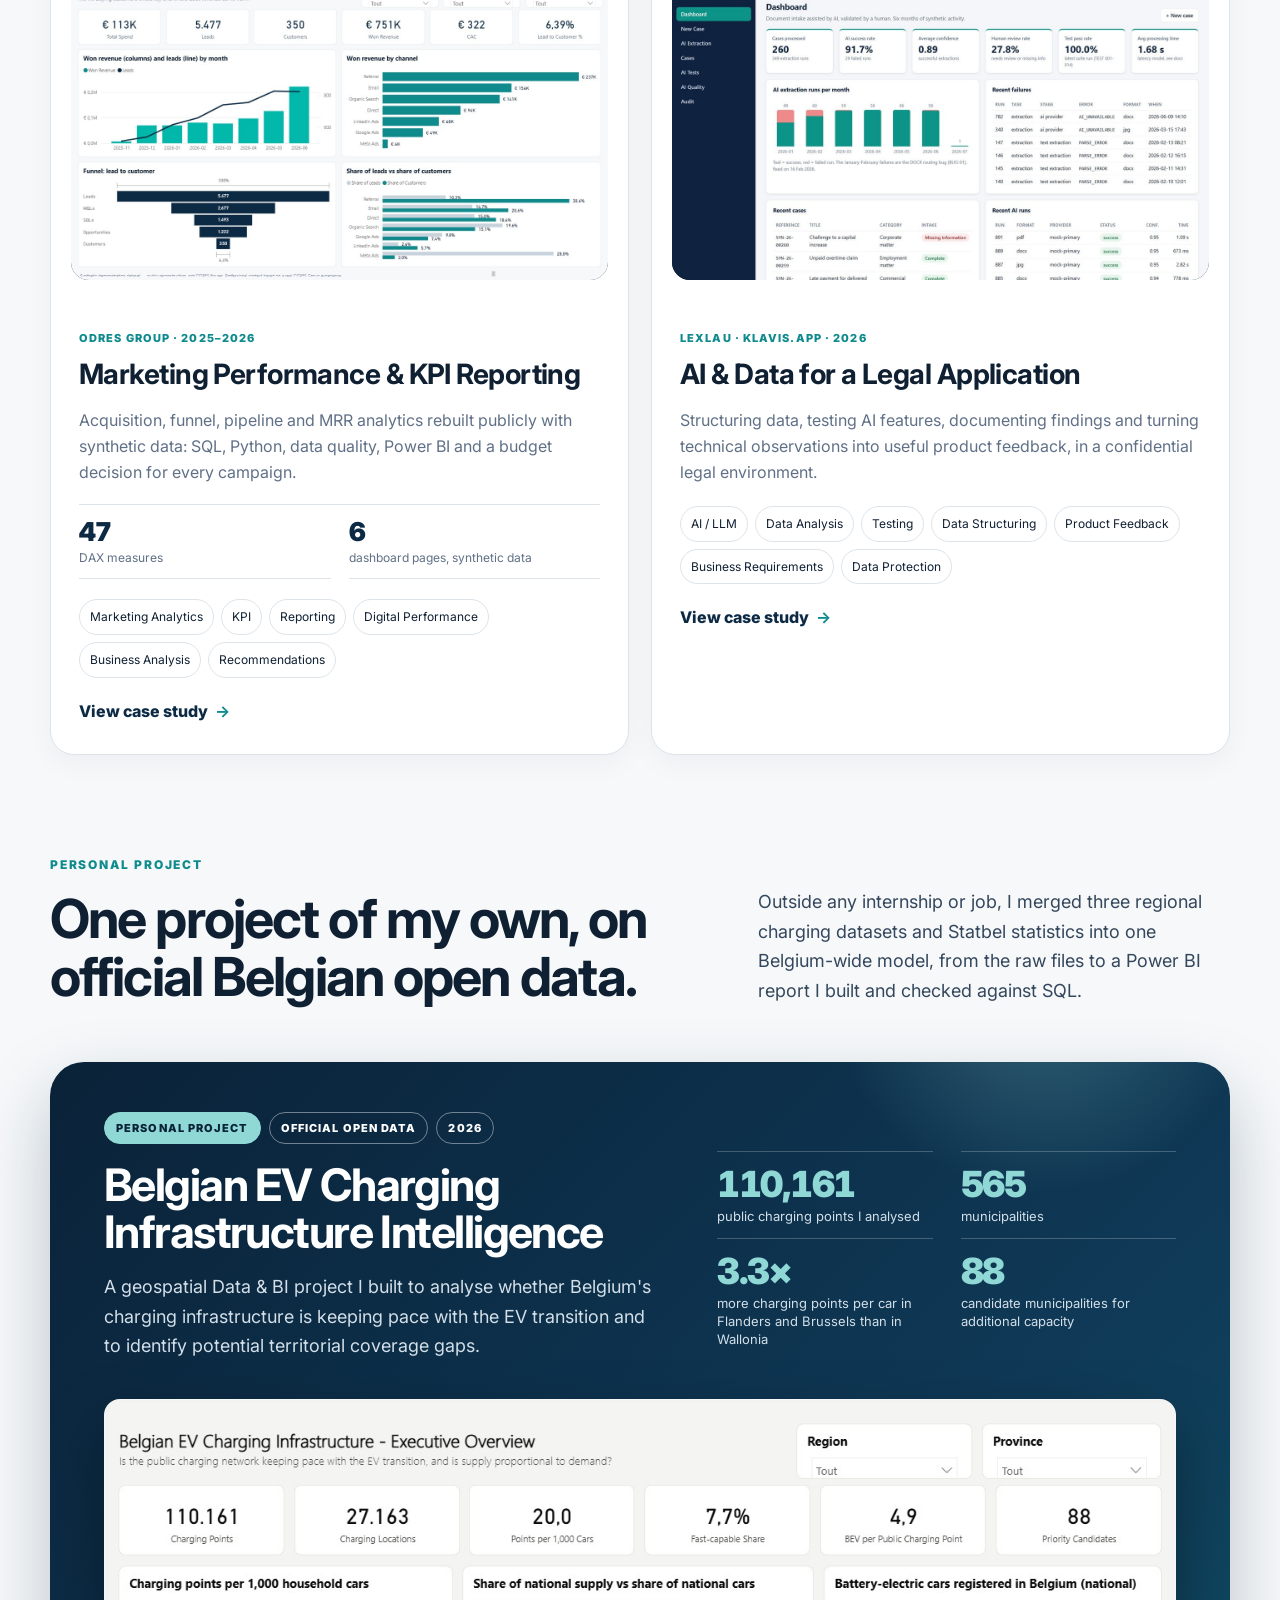
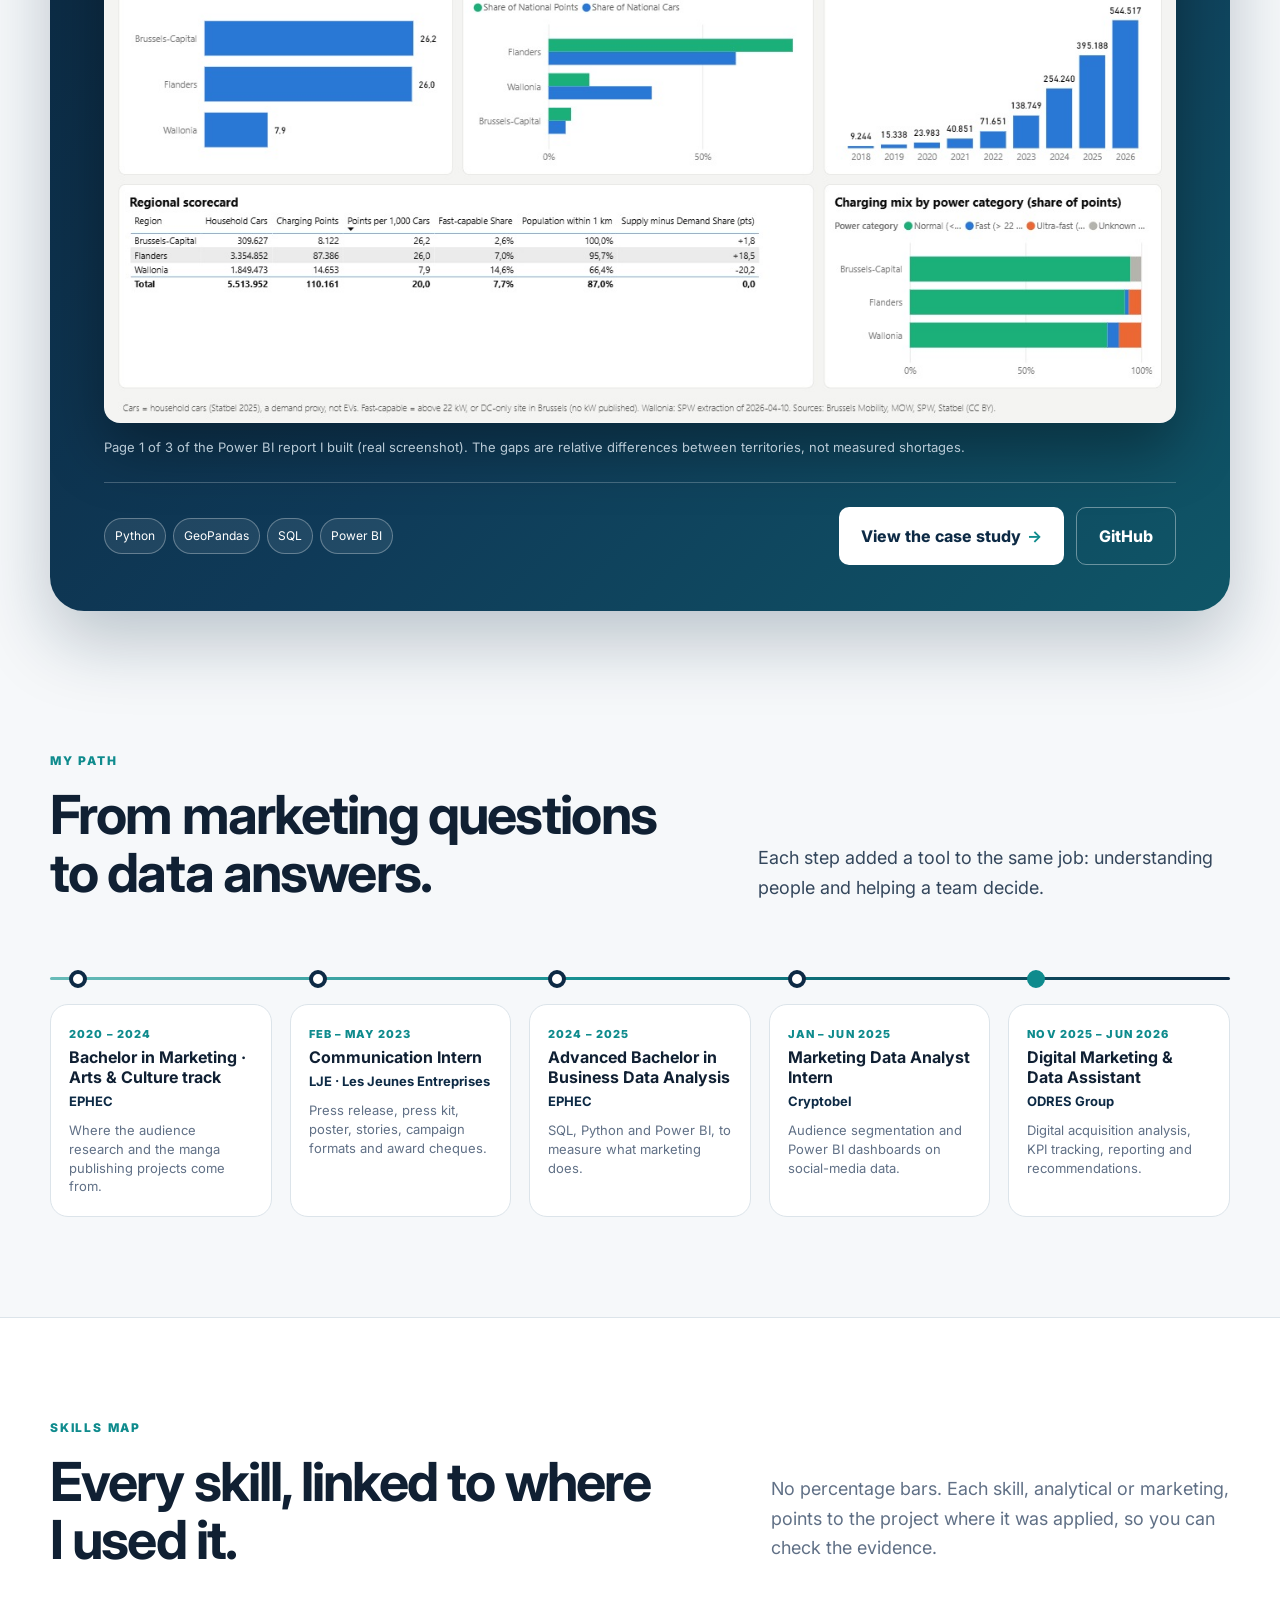
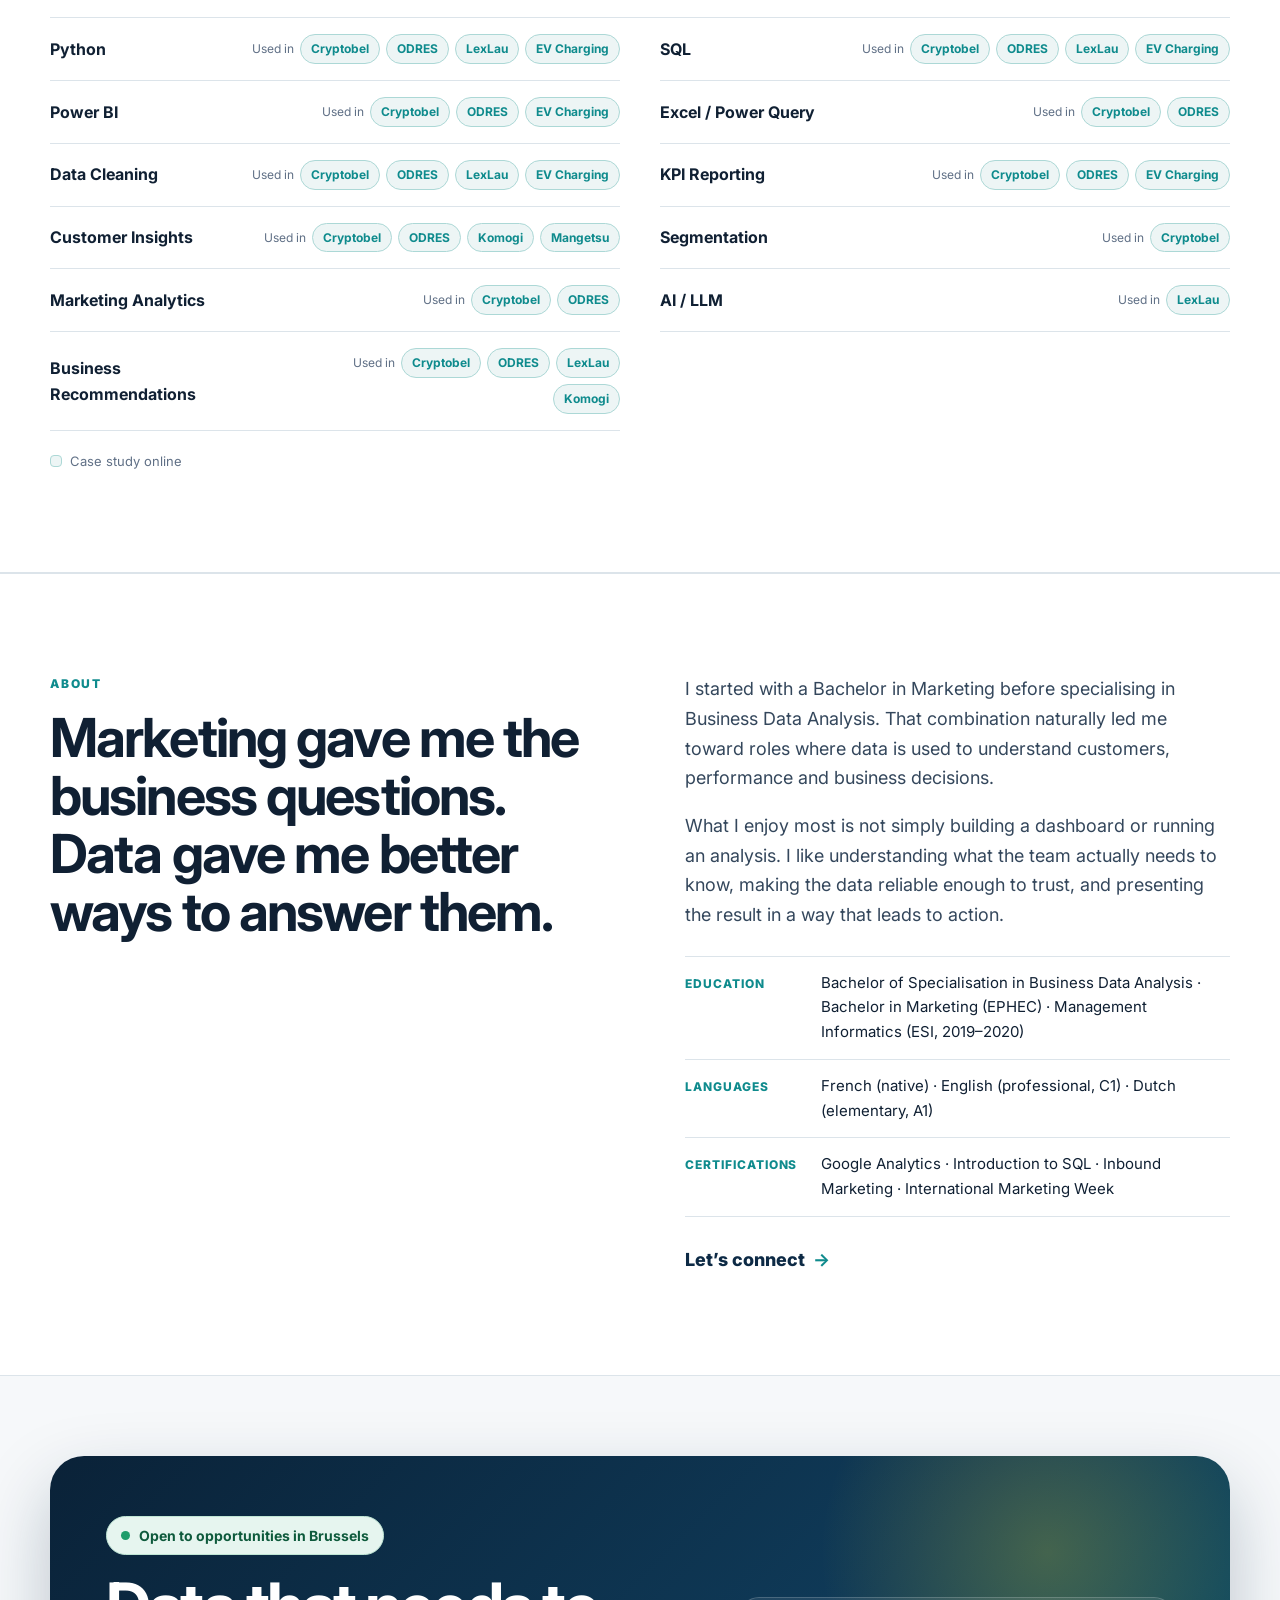
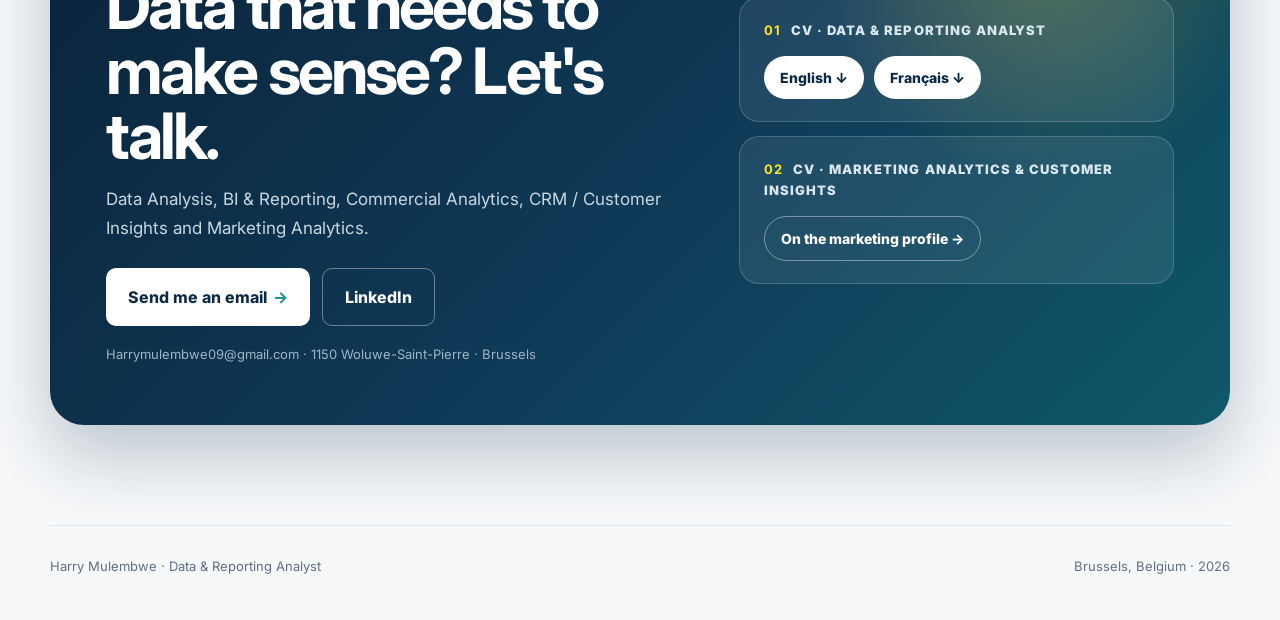
==== commit 4edfd650: "Align both profiles on the CV titles; marketing side reoriented to Marketing Analytics & Customer In" ====
--- a/data/index.html
+++ b/data/index.html
@@ -3,8 +3,8 @@
 <head>
   <meta charset="utf-8" />
   <meta name="viewport" content="width=device-width, initial-scale=1" />
-  <title data-i18n="data.metaTitle">Data &amp; Business Analyst | Harry Mulembwe</title>
-  <meta name="description" content="Data & Business Analyst in Brussels: Power BI, SQL, Excel and Python applied to customer, marketing and business questions. Three case studies and one personal open-data project and one personal open-data project, with evidence." data-i18n-attr="content:data.metaDesc" />
+  <title data-i18n="data.metaTitle">Data &amp; Reporting Analyst | Harry Mulembwe</title>
+  <meta name="description" content="Data & Reporting Analyst in Brussels: Power BI, SQL, Excel and Python applied to customer, marketing and business questions. Three case studies and one personal open-data project and one personal open-data project, with evidence." data-i18n-attr="content:data.metaDesc" />
   <meta name="theme-color" content="#0d2a45" />
   <link rel="canonical" href="https://harry-mulembwe.vercel.app/data/" />
   <link rel="alternate" hreflang="en" href="https://harry-mulembwe.vercel.app/data/?lang=en" />
@@ -14,20 +14,20 @@
   <meta property="og:type" content="website" />
   <meta property="og:site_name" content="Harry Mulembwe" />
   <meta property="og:url" content="https://harry-mulembwe.vercel.app/data/" />
-  <meta property="og:title" content="Data &amp; Business Analyst | Harry Mulembwe" />
-  <meta property="og:description" content="Data & Business Analyst in Brussels: Power BI, SQL, Excel and Python applied to customer, marketing and business questions. Three case studies and one personal open-data project and one personal open-data project, with evidence." />
+  <meta property="og:title" content="Data &amp; Reporting Analyst | Harry Mulembwe" />
+  <meta property="og:description" content="Data & Reporting Analyst in Brussels: Power BI, SQL, Excel and Python applied to customer, marketing and business questions. Three case studies and one personal open-data project and one personal open-data project, with evidence." />
   <meta property="og:image" content="https://harry-mulembwe.vercel.app/assets/og/og-home.jpg" />
   <meta property="og:image:width" content="1200" />
   <meta property="og:image:height" content="630" />
-  <meta property="og:image:alt" content="Harry Mulembwe, Data &amp; Business Analyst" />
+  <meta property="og:image:alt" content="Harry Mulembwe, Data &amp; Reporting Analyst" />
   <meta property="og:locale" content="en_GB" />
   <meta property="og:locale:alternate" content="fr_BE" />
   <meta property="og:locale:alternate" content="nl_BE" />
   <meta name="twitter:card" content="summary_large_image" />
-  <meta name="twitter:title" content="Data &amp; Business Analyst | Harry Mulembwe" />
-  <meta name="twitter:description" content="Data & Business Analyst in Brussels: Power BI, SQL, Excel and Python applied to customer, marketing and business questions. Three case studies and one personal open-data project and one personal open-data project, with evidence." />
+  <meta name="twitter:title" content="Data &amp; Reporting Analyst | Harry Mulembwe" />
+  <meta name="twitter:description" content="Data & Reporting Analyst in Brussels: Power BI, SQL, Excel and Python applied to customer, marketing and business questions. Three case studies and one personal open-data project and one personal open-data project, with evidence." />
   <meta name="twitter:image" content="https://harry-mulembwe.vercel.app/assets/og/og-home.jpg" />
-  <script type="application/ld+json">{"@context": "https://schema.org", "@type": "Person", "name": "Harry Mulembwe", "jobTitle": "Data & Business Analyst", "url": "https://harry-mulembwe.vercel.app/data/", "image": "https://harry-mulembwe.vercel.app/assets/img/harry-mulembwe.jpg", "address": {"@type": "PostalAddress", "addressLocality": "Brussels", "addressCountry": "BE"}, "sameAs": ["https://linkedin.com/in/harry-mulembwe"], "alumniOf": {"@type": "CollegeOrUniversity", "name": "EPHEC"}, "knowsAbout": ["Power BI", "DAX", "SQL", "Excel", "Power Query", "Python", "Data analysis", "Business intelligence", "KPI reporting", "Customer segmentation"], "knowsLanguage": ["fr", "en", "nl"]}</script>
+  <script type="application/ld+json">{"@context": "https://schema.org", "@type": "Person", "name": "Harry Mulembwe", "jobTitle": "Data & Reporting Analyst", "url": "https://harry-mulembwe.vercel.app/data/", "image": "https://harry-mulembwe.vercel.app/assets/img/harry-mulembwe.jpg", "address": {"@type": "PostalAddress", "addressLocality": "Brussels", "addressCountry": "BE"}, "sameAs": ["https://linkedin.com/in/harry-mulembwe"], "alumniOf": {"@type": "CollegeOrUniversity", "name": "EPHEC"}, "knowsAbout": ["Power BI", "DAX", "SQL", "Excel", "Power Query", "Python", "Data analysis", "Business intelligence", "KPI reporting", "Customer segmentation"], "knowsLanguage": ["fr", "en", "nl"]}</script>
   <link rel="icon" href="../assets/favicon.svg" type="image/svg+xml" />
   <script>
     (function(){var r=document.documentElement,l;r.classList.add('js');
@@ -56,7 +56,7 @@
         <a href="#skills" data-i18n="nav.skills">Skills</a>
         <a href="#about" data-i18n="nav.about">About</a>
         <a href="#contact" data-i18n="nav.contact">Contact</a>
-        <a class="nav-switch" href="../marketing/" data-path="mkt"><b>02</b> <span data-i18n="nav.tomkt">Digital marketing profile</span> →</a>
+        <a class="nav-switch" href="../marketing/" data-path="mkt"><b>02</b> <span data-i18n="nav.tomkt">Marketing analytics profile</span> →</a>
         <a class="nav-cta" href="../assets/cv/Harry_Mulembwe_CV_Data_Reporting_Analyst_EN.pdf" data-i18n-attr="href:cv.href" target="_blank" rel="noopener">CV</a>
       </nav>
       <div class="lang-switch" role="group" aria-label="Language" data-i18n-attr="aria-label:ui.lang">
@@ -73,9 +73,9 @@
       <div class="shell mkp-hero-in">
         <div class="hero-text mkp-text">
           <p class="hero-name"><a class="crumb" href="../" data-i18n="hero.crumb">← Portfolio</a> Harry Mulembwe</p>
-          <h1 data-i18n="hero.title">Data &amp; Business Analyst</h1>
+          <h1 data-i18n="hero.title">Data &amp; Reporting Analyst</h1>
           <p class="mkp-rot"><span data-i18n="dp.rot0">I turn data into</span> <span class="rot" aria-hidden="true"><b data-i18n="dp.r1" style="--n:0">clear reporting</b><b data-i18n="dp.r2" style="--n:1">actionable insights</b><b data-i18n="dp.r3" style="--n:2">practical recommendations</b></span><span class="sr-only" data-i18n="dp.rotAll">clear reporting, actionable insights and practical recommendations</span></p>
-          <p class="hero-lead" data-i18n="dp.lead">Marketing graduate specialised in Business Data Analysis. I clean and structure the data, build the reporting, and explain what it means for the people who have to decide.</p>
+          <p class="hero-lead" data-i18n="dp.lead">Marketing graduate specialised in Business Data Analysis. I clean and structure the data, build the reporting, and explain what it means for the marketing, sales or management people who have to decide.</p>
           <p class="hero-loc"><span class="pin"></span><span data-i18n="hero.loc">Brussels, Belgium</span></p>
           <p class="hero-open"><span class="open-dot" aria-hidden="true"></span><span data-i18n="hero.open">Open to opportunities in Brussels</span></p>
           <div class="hero-actions">
@@ -327,14 +327,14 @@
         </div>
 
         <ul class="skill-map reveal">
-          <li><b>Python</b><span class="used"><span data-i18n="sk.used">Used in</span> <a href="../projects/cryptobel/index.html#pipeline">Cryptobel</a><a href="../projects/odres/index.html#quality">ODRES</a><a href="../projects/lexlau/index.html#stack">LexLau</a><a href="../projects/ev-charging/index.html#stack">EV Charging</a></span></li>
-          <li><b>SQL</b><span class="used"><span data-i18n="sk.used">Used in</span> <a href="../projects/cryptobel/index.html#collection">Cryptobel</a><a href="../projects/odres/index.html#sql">ODRES</a><a href="../projects/lexlau/index.html#ev7">LexLau</a><a href="../projects/ev-charging/index.html#analysis">EV Charging</a></span></li>
+          <li><b>Python</b><span class="used"><span data-i18n="sk.used">Used in</span> <a href="../projects/cryptobel/index.html#method">Cryptobel</a><a href="../projects/odres/index.html#quality">ODRES</a><a href="../projects/lexlau/index.html#stack">LexLau</a><a href="../projects/ev-charging/index.html#stack">EV Charging</a></span></li>
+          <li><b>SQL</b><span class="used"><span data-i18n="sk.used">Used in</span> <a href="../projects/cryptobel/index.html#method">Cryptobel</a><a href="../projects/odres/index.html#sql">ODRES</a><a href="../projects/lexlau/index.html#ev7">LexLau</a><a href="../projects/ev-charging/index.html#analysis">EV Charging</a></span></li>
           <li><b>Power BI</b><span class="used"><span data-i18n="sk.used">Used in</span> <a href="../projects/cryptobel/index.html#proof">Cryptobel</a><a href="../projects/odres/index.html#dashboard">ODRES</a><a href="../projects/ev-charging/index.html#dashboard">EV Charging</a></span></li>
           <li><b>Excel / Power Query</b><span class="used"><span data-i18n="sk.used">Used in</span> <a href="../projects/cryptobel/index.html">Cryptobel</a><a href="../projects/odres/index.html#role">ODRES</a></span></li>
-          <li><b data-i18n="sk.clean">Data Cleaning</b><span class="used"><span data-i18n="sk.used">Used in</span> <a href="../projects/cryptobel/index.html#preparation">Cryptobel</a><a href="../projects/odres/index.html#quality">ODRES</a><a href="../projects/lexlau/index.html#quality">LexLau</a><a href="../projects/ev-charging/index.html#difficulties">EV Charging</a></span></li>
+          <li><b data-i18n="sk.clean">Data Cleaning</b><span class="used"><span data-i18n="sk.used">Used in</span> <a href="../projects/cryptobel/index.html#method">Cryptobel</a><a href="../projects/odres/index.html#quality">ODRES</a><a href="../projects/lexlau/index.html#quality">LexLau</a><a href="../projects/ev-charging/index.html#difficulties">EV Charging</a></span></li>
           <li><b data-i18n="sk.kpi">KPI Reporting</b><span class="used"><span data-i18n="sk.used">Used in</span> <a href="../projects/cryptobel/index.html#proof">Cryptobel</a><a href="../projects/odres/index.html#kpi">ODRES</a><a href="../projects/ev-charging/index.html#analysis">EV Charging</a></span></li>
-          <li><b data-i18n="sk.ci">Customer Insights</b><span class="used"><span data-i18n="sk.used">Used in</span> <a href="../projects/cryptobel/index.html#insights">Cryptobel</a><a href="../projects/odres/index.html#insights">ODRES</a><a href="../projects/komogi/index.html#insights">Komogi</a><a href="../projects/mangetsu/index.html#insights">Mangetsu</a></span></li>
-          <li><b data-i18n="sk.seg">Segmentation</b><span class="used"><span data-i18n="sk.used">Used in</span> <a href="../projects/cryptobel/index.html#segmentation">Cryptobel</a></span></li>
+          <li><b data-i18n="sk.ci">Customer Insights</b><span class="used"><span data-i18n="sk.used">Used in</span> <a href="../projects/cryptobel/index.html#segments">Cryptobel</a><a href="../projects/odres/index.html#insights">ODRES</a><a href="../projects/komogi/index.html#insights">Komogi</a><a href="../projects/mangetsu/index.html#insights">Mangetsu</a></span></li>
+          <li><b data-i18n="sk.seg">Segmentation</b><span class="used"><span data-i18n="sk.used">Used in</span> <a href="../projects/cryptobel/index.html#segments">Cryptobel</a></span></li>
           <li><b data-i18n="sk.ma">Marketing Analytics</b><span class="used"><span data-i18n="sk.used">Used in</span> <a href="../projects/cryptobel/index.html#platforms">Cryptobel</a><a href="../projects/odres/index.html#recommendations">ODRES</a></span></li>
           <li><b data-i18n="sk.ai">AI / LLM</b><span class="used"><span data-i18n="sk.used">Used in</span> <a href="../projects/lexlau/index.html#workflow">LexLau</a></span></li>
           <li><b data-i18n="sk.recs">Business Recommendations</b><span class="used"><span data-i18n="sk.used">Used in</span> <a href="../projects/cryptobel/index.html#recommendations">Cryptobel</a><a href="../projects/odres/index.html#recommendations">ODRES</a><a href="../projects/lexlau/index.html#bugs">LexLau</a><a href="../projects/komogi/index.html#strategy">Komogi</a></span></li>
@@ -398,7 +398,7 @@
   <div class="path-overlay" aria-hidden="true"><span class="po-no"></span><span class="po-label"></span></div>
 
   <footer class="footer shell">
-    <span data-i18n="ft.1">Harry Mulembwe · Data &amp; Business Analyst</span>
+    <span data-i18n="ft.1">Harry Mulembwe · Data &amp; Reporting Analyst</span>
     <span data-i18n="ft.2">Brussels, Belgium · 2026</span>
   </footer>
 
--- a/styles.css
+++ b/styles.css
@@ -926,3 +926,7 @@
 @media(max-width:1100px){.sw-grid{grid-template-columns:repeat(2,1fr)}}
 @media(max-width:800px){.pj-grid{grid-template-columns:1fr}.sw-grid{grid-template-columns:1fr}.pj-section{padding-top:50px}}
 @media(prefers-reduced-motion:reduce){.pj-card,.pj-visual img,.pj-filters button{transition:none}}
+.mk-cryptobel,.mk-odres{grid-column:span 6}
+.mk-cryptobel .mk-visual,.mk-odres .mk-visual{aspect-ratio:16/9}
+.mk-cryptobel .mk-visual img,.mk-odres .mk-visual img{object-position:top left}
+@media(max-width:900px){.mk-cryptobel,.mk-odres{grid-column:1/-1}}
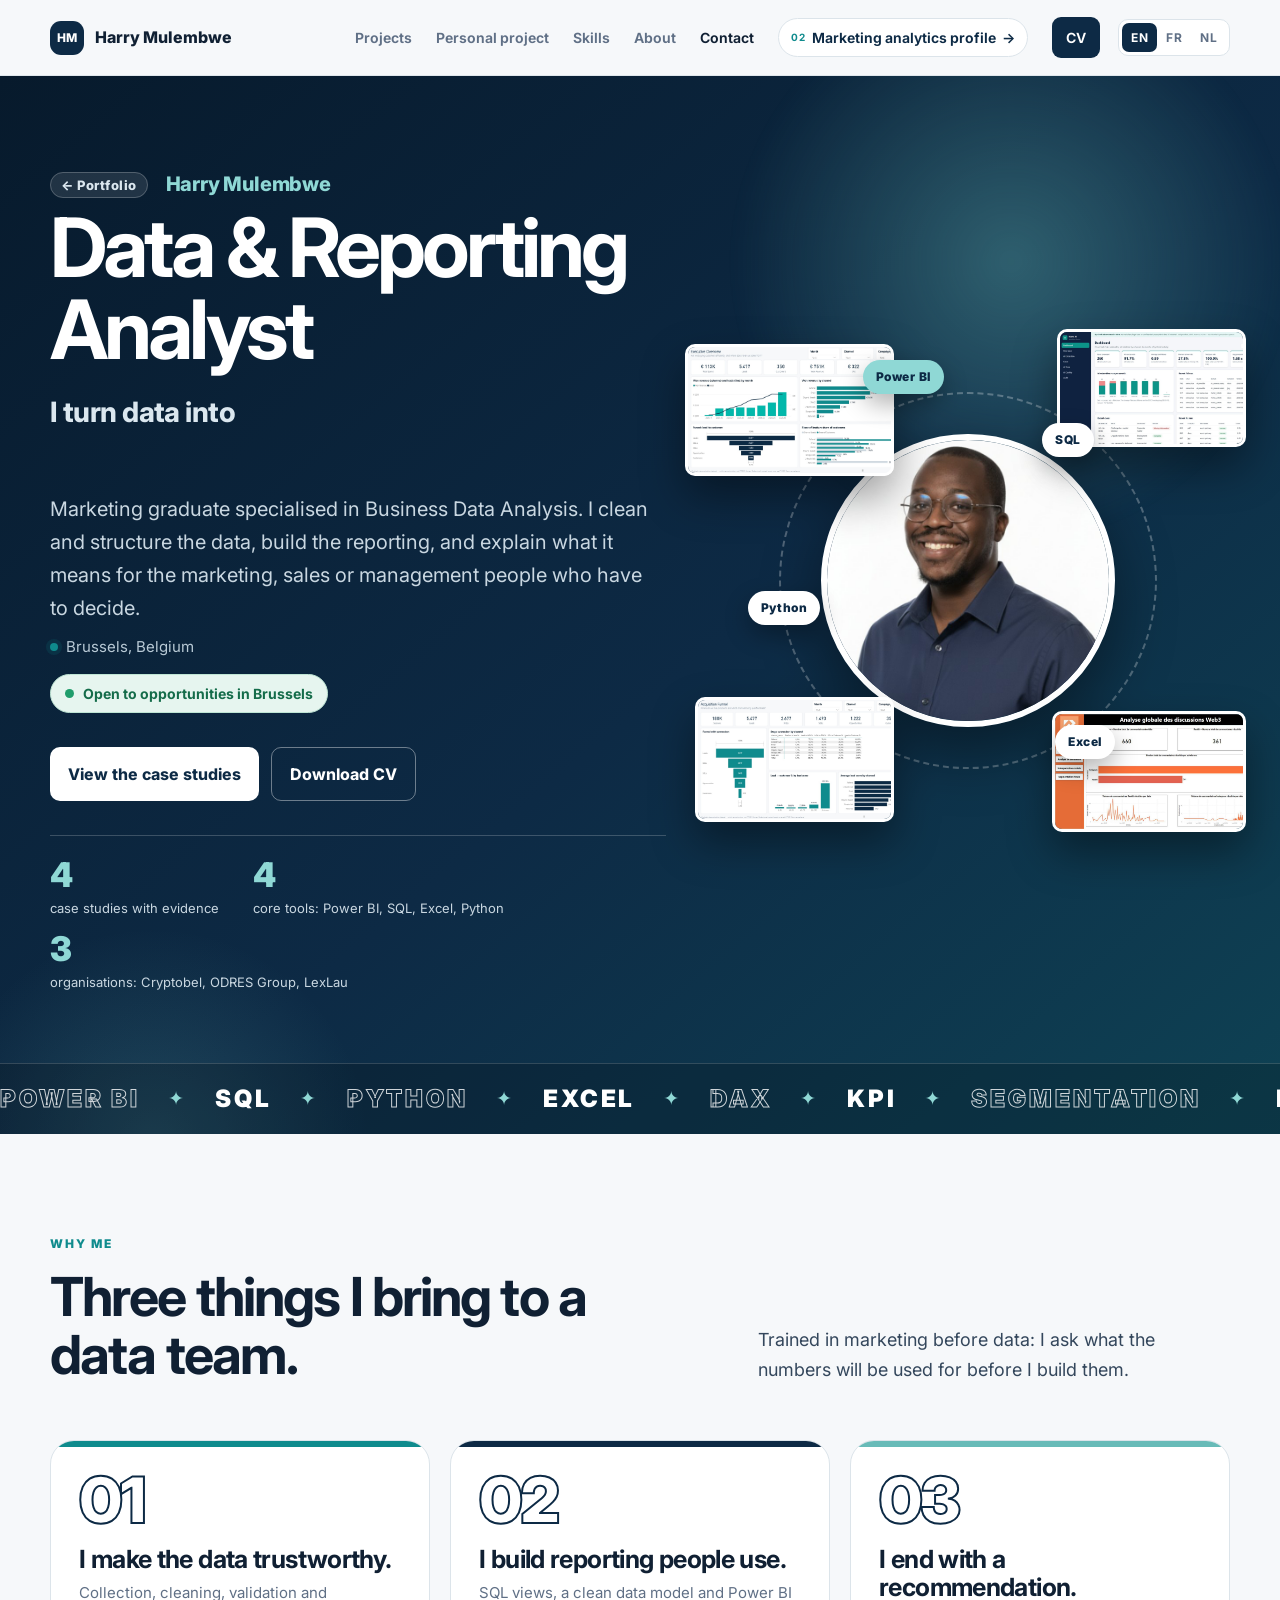
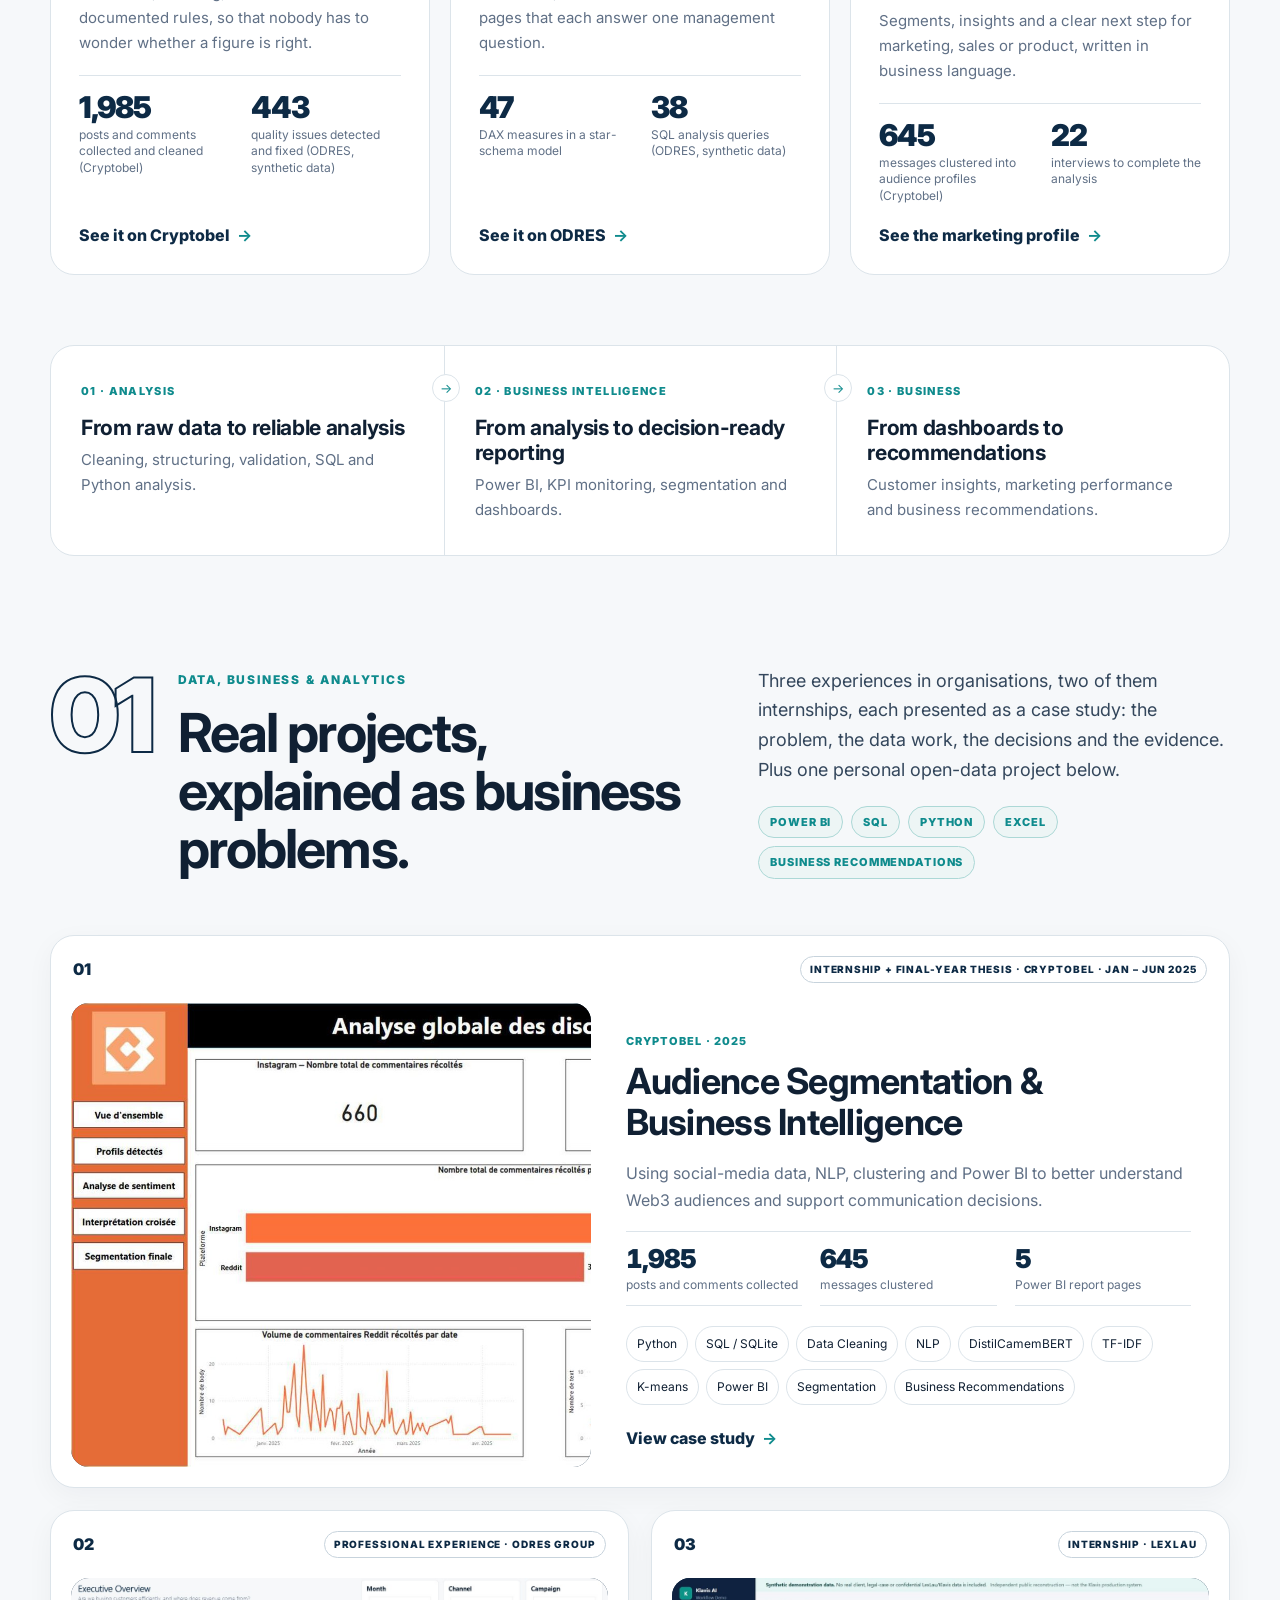
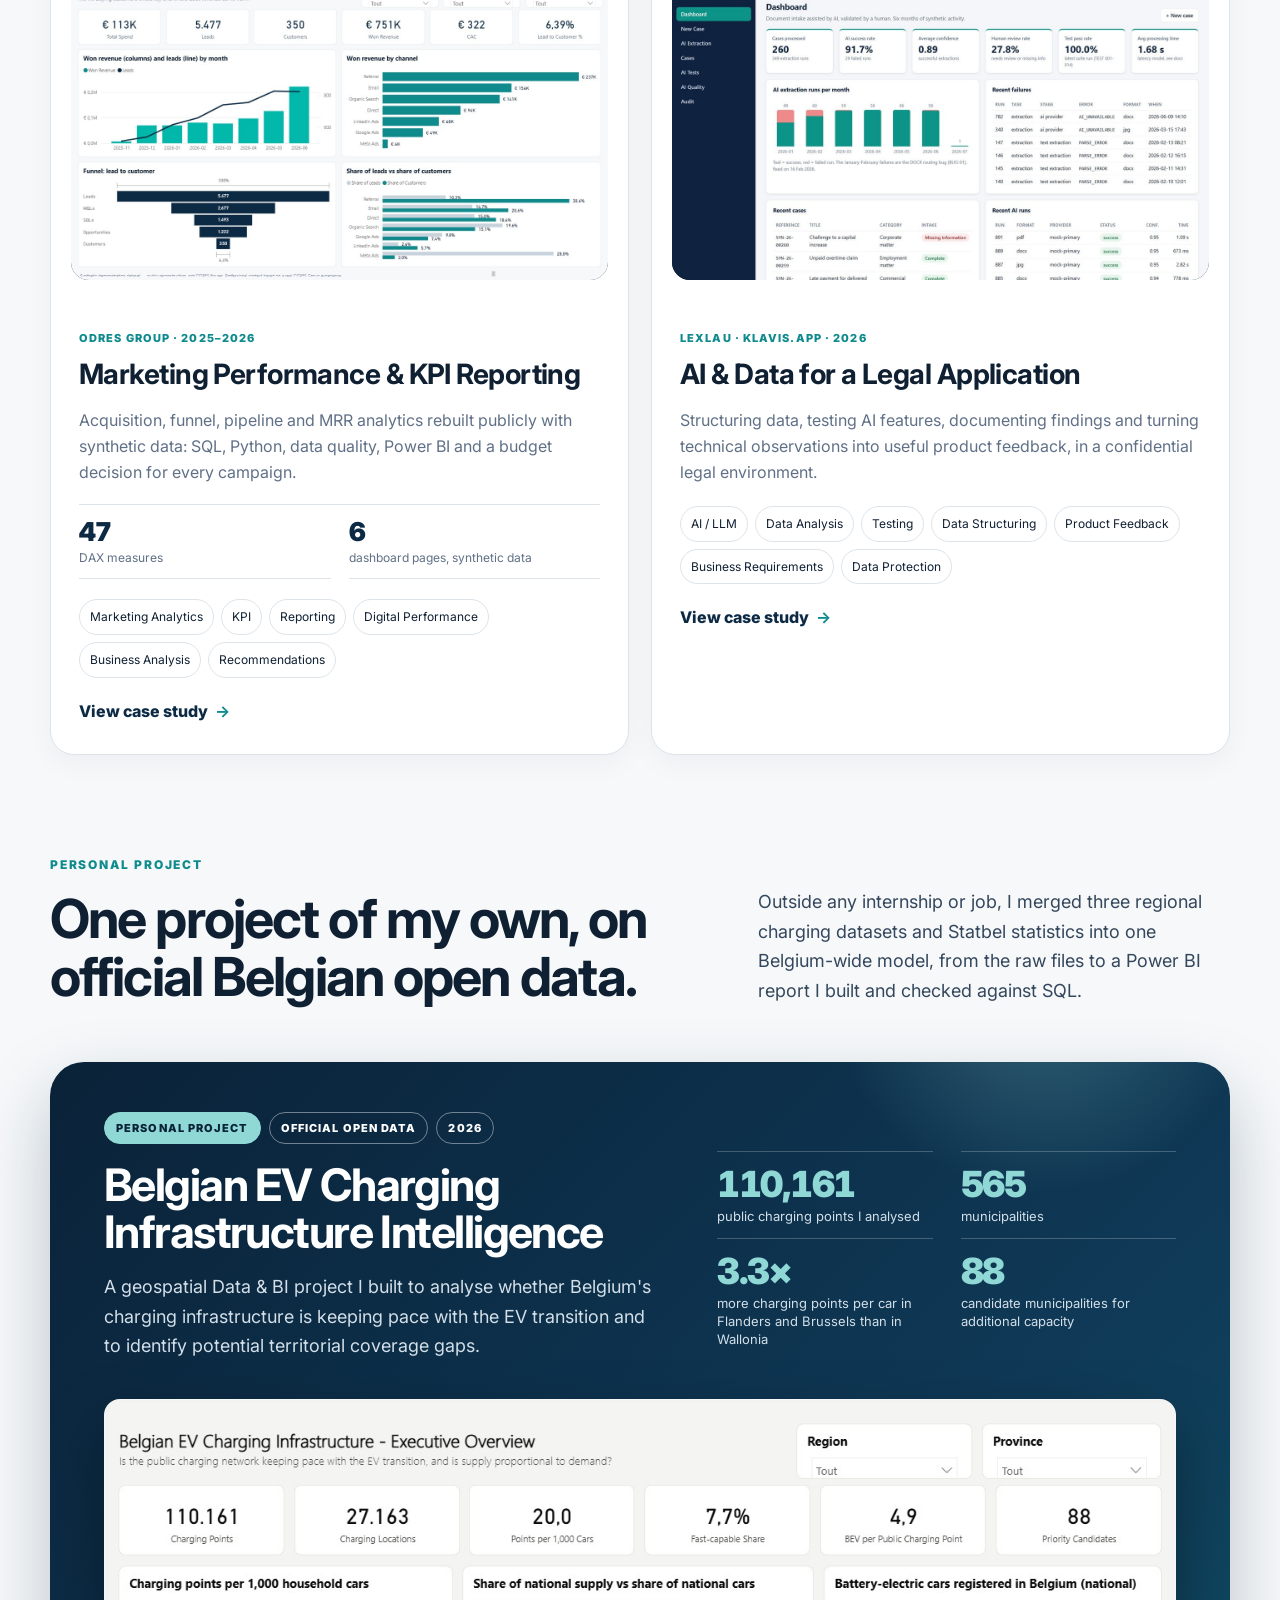
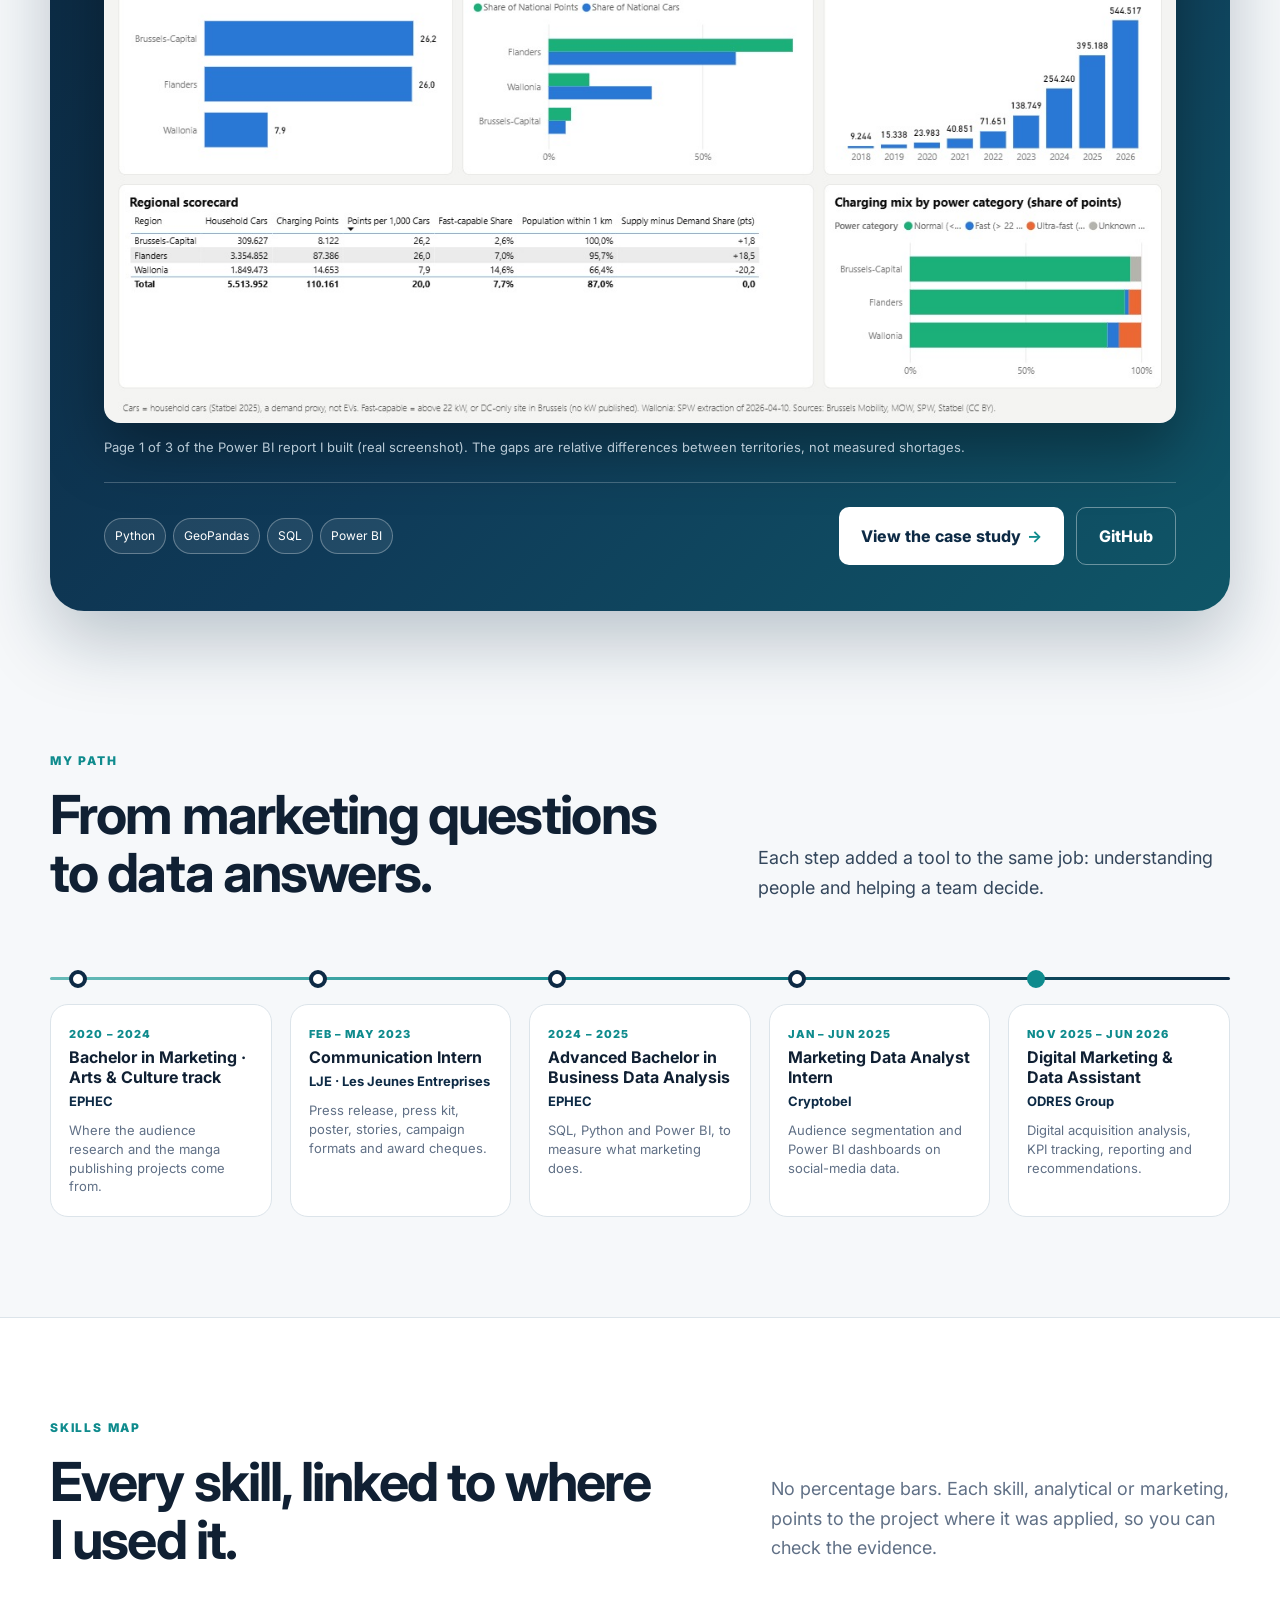
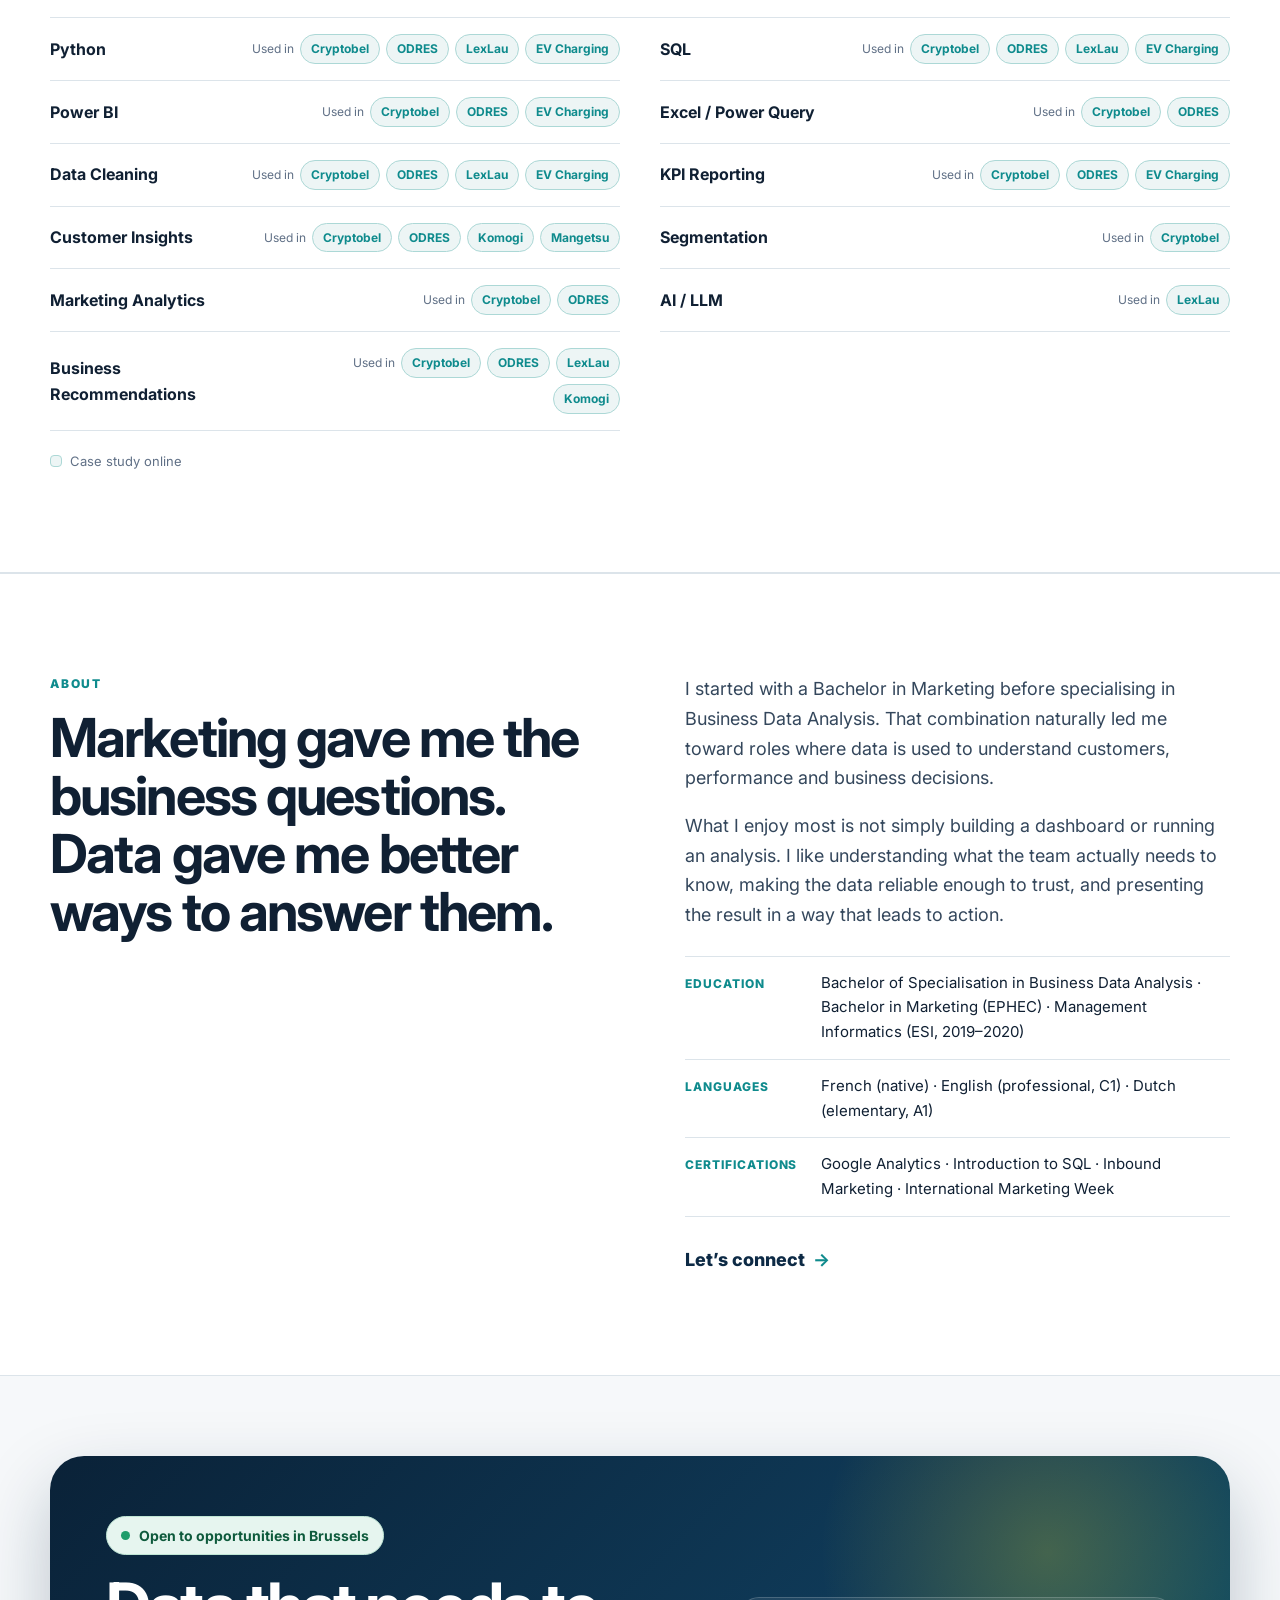
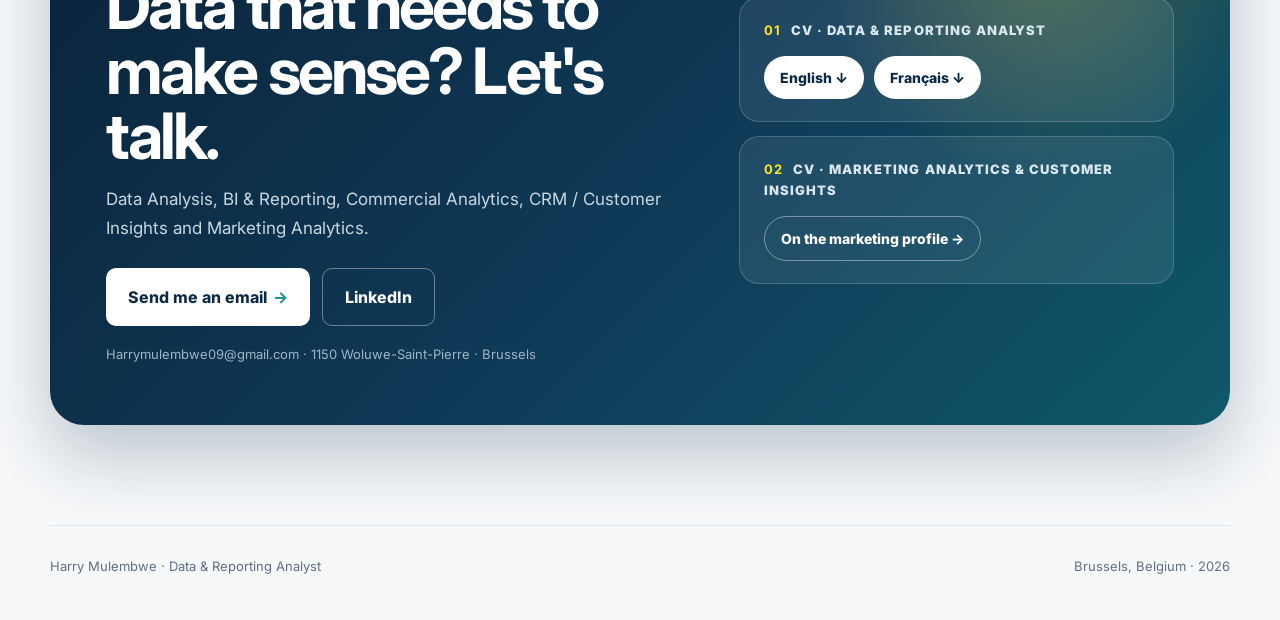
==== commit 79db6acf: "Tone: no comparison with other candidates; claims stay about my own work and its evidence" ====
--- a/data/index.html
+++ b/data/index.html
@@ -111,7 +111,7 @@
           <div class="eyebrow" data-i18n="pt.eyebrow">Why me</div>
           <h2 data-i18n="dq.title">Three things I bring to a data team.</h2>
         </div></div>
-        <div class="fam-copy"><p data-i18n="dq.p">An analyst who also understands the marketing and business side: I know what the numbers will be used for before I build them.</p></div>
+        <div class="fam-copy"><p data-i18n="dq.p">Trained in marketing before data: I ask what the numbers will be used for before I build them.</p></div>
       </div>
       <div class="pitch-grid">
         <article class="pitch p3 reveal" style="--i:0">
